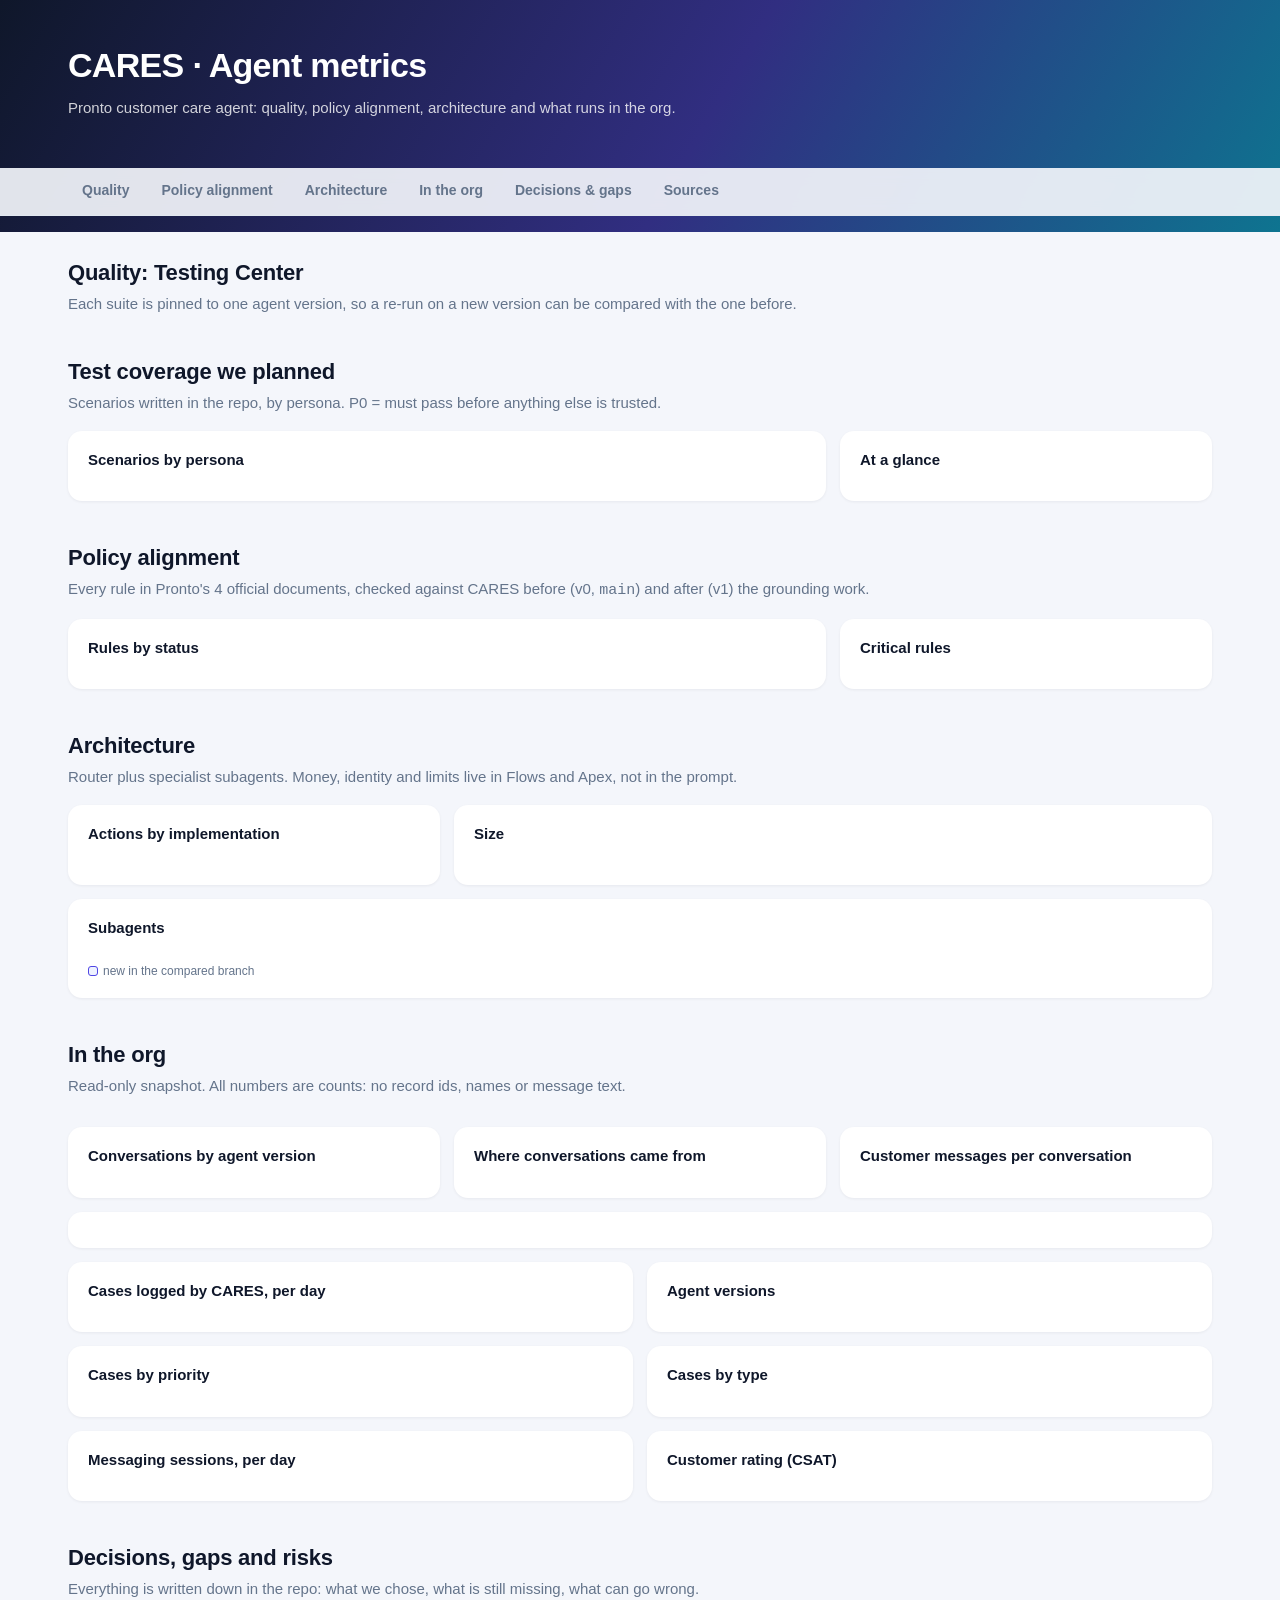
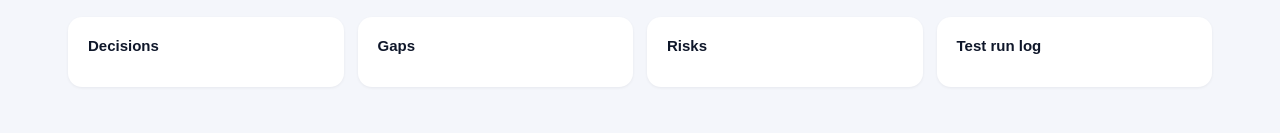
==== scripts/metrics/dashboard.template.html @ 7084cbf1 "Add a metrics dashboard: Testing Center baseline, policy, architecture, org usage - scripts/metrics/" ====
<!doctype html>
<html lang="en">
<head>
<meta charset="utf-8">
<meta name="viewport" content="width=device-width, initial-scale=1">
<title>CARES · Agent metrics</title>
<style>
  :root {
    --bg:#f4f6fb; --card:#fff; --ink:#0f172a; --mute:#64748b; --line:#e2e8f0;
    --brand:#4f46e5; --brand2:#06b6d4; --ok:#16a34a; --warn:#f59e0b; --bad:#dc2626; --gray:#94a3b8;
  }
  * { box-sizing:border-box; }
  body { margin:0; font:15px/1.5 -apple-system,BlinkMacSystemFont,"Segoe UI",Inter,sans-serif; background:var(--bg); color:var(--ink); }
  header.hero { background:linear-gradient(120deg,#0f172a 0%,#312e81 55%,#0e7490 100%); color:#fff; padding:40px 0 96px; }
  .wrap { max-width:1200px; margin:0 auto; padding:0 28px; }
  .hero h1 { margin:0; font-size:34px; letter-spacing:-.02em; }
  .hero .sub { opacity:.8; margin-top:6px; }
  .hero .meta { display:flex; gap:10px; flex-wrap:wrap; margin-top:16px; }
  .chip { display:inline-flex; align-items:center; gap:6px; padding:3px 10px; border-radius:99px; font-size:12px; font-weight:600; background:rgba(255,255,255,.14); }
  nav { position:sticky; top:0; z-index:5; background:rgba(244,246,251,.92); backdrop-filter:blur(8px); border-bottom:1px solid var(--line); }
  nav .wrap { display:flex; gap:4px; overflow-x:auto; }
  nav a { padding:12px 14px; color:var(--mute); text-decoration:none; font-weight:600; font-size:14px; white-space:nowrap; border-bottom:2px solid transparent; }
  nav a:hover { color:var(--ink); border-color:var(--brand); }
  .kpis { display:grid; grid-template-columns:repeat(6,1fr); gap:14px; margin-top:-64px; }
  .kpi { background:var(--card); border-radius:14px; padding:16px 18px; box-shadow:0 8px 24px rgba(15,23,42,.08); }
  .kpi .label { color:var(--mute); font-size:12px; font-weight:600; text-transform:uppercase; letter-spacing:.04em; }
  .kpi .value { font-size:30px; font-weight:750; letter-spacing:-.02em; margin-top:4px; }
  .kpi .hint { color:var(--mute); font-size:12px; margin-top:2px; }
  section { margin-top:40px; }
  section > h2 { font-size:22px; margin:0 0 4px; letter-spacing:-.01em; }
  section > p.lead { color:var(--mute); margin:0 0 16px; }
  .grid { display:grid; gap:14px; }
  .g5 { grid-template-columns:repeat(5,minmax(0,1fr)); }
  .finding { border-left:4px solid; border-radius:10px; padding:12px 14px; font-size:13px; }
  .finding b { display:block; font-size:14px; margin-bottom:4px; }
  .g2 { grid-template-columns:repeat(2,minmax(0,1fr)); } .g3 { grid-template-columns:repeat(3,minmax(0,1fr)); } .g4 { grid-template-columns:repeat(4,minmax(0,1fr)); }
  .card { background:var(--card); border-radius:14px; padding:18px 20px; box-shadow:0 1px 3px rgba(15,23,42,.06); min-width:0; }
  .card h3 { margin:0 0 12px; font-size:15px; }
  .card .note { color:var(--mute); font-size:13px; margin-top:10px; }
  .empty { border:2px dashed var(--line); border-radius:12px; padding:22px; text-align:center; color:var(--mute); }
  .empty b { display:block; color:var(--ink); margin-bottom:4px; }
  .legend { display:flex; flex-wrap:wrap; gap:12px; font-size:12px; color:var(--mute); margin-top:10px; }
  .legend i { display:inline-block; width:10px; height:10px; border-radius:3px; margin-right:5px; vertical-align:-1px; }
  .hbar { display:grid; grid-template-columns:minmax(90px,38%) 1fr 44px; gap:10px; align-items:center; font-size:13px; margin:7px 0; }
  .hbar .track { background:#eef2f7; border-radius:6px; height:12px; overflow:hidden; display:flex; }
  .hbar .track span { display:block; height:100%; }
  .hbar .n { text-align:right; font-variant-numeric:tabular-nums; color:var(--mute); }
  .hbar .lbl { overflow:hidden; text-overflow:ellipsis; white-space:nowrap; }
  .sub-card { border:1px solid var(--line); border-radius:12px; padding:12px 14px; }
  .sub-card.new { border-color:var(--brand); background:#eef2ff; }
  .sub-card h4 { margin:0; font-size:14px; display:flex; justify-content:space-between; gap:8px; }
  .sub-card .tags { display:flex; flex-wrap:wrap; gap:5px; margin-top:8px; }
  .tag { font-size:11px; padding:2px 8px; border-radius:99px; background:#f1f5f9; color:#334155; font-weight:600; }
  .tag.flow { background:#dbeafe; color:#1d4ed8; } .tag.apex { background:#ede9fe; color:#6d28d9; } .tag.standard { background:#cffafe; color:#0e7490; }
  .tag.ok { background:#dcfce7; color:var(--ok); } .tag.bad { background:#fee2e2; color:var(--bad); } .tag.warn { background:#fef3c7; color:#b45309; }
  .tag.go { background:#f8fafc; border:1px solid var(--line); color:var(--mute); }
  table { width:100%; border-collapse:collapse; font-size:13px; }
  th, td { text-align:left; padding:8px 10px; border-bottom:1px solid var(--line); vertical-align:top; }
  th { color:var(--mute); font-weight:600; font-size:12px; text-transform:uppercase; letter-spacing:.03em; position:sticky; top:0; background:var(--card); }
  .scroll { max-height:520px; overflow:auto; }
  .filters { display:flex; gap:6px; margin-bottom:10px; flex-wrap:wrap; }
  .filters button { border:1px solid var(--line); background:#fff; border-radius:99px; padding:4px 12px; font-size:12px; font-weight:600; color:var(--mute); cursor:pointer; }
  .filters button.on { background:var(--ink); border-color:var(--ink); color:#fff; }
  .donut-wrap { display:flex; align-items:center; gap:18px; }
  .big-center { font-size:26px; font-weight:750; }
  footer { margin:48px 0 40px; color:var(--mute); font-size:13px; }
  footer code { background:#e2e8f0; padding:1px 6px; border-radius:5px; }
  @media (max-width:1000px) { .kpis { grid-template-columns:repeat(3,1fr); } .g3,.g4,.g5 { grid-template-columns:repeat(2,1fr); } }
  @media (max-width:640px) { .kpis,.g2,.g3,.g4,.g5 { grid-template-columns:1fr; } }
  @media print { nav { display:none; } .scroll { max-height:none; } section { break-inside:avoid; } }
</style>
</head>
<body>
<header class="hero"><div class="wrap">
  <h1>CARES · Agent metrics</h1>
  <div class="sub">Pronto customer care agent: quality, policy alignment, architecture and what runs in the org.</div>
  <div class="meta" id="meta"></div>
</div></header>
<div class="wrap"><div class="kpis" id="kpis"></div></div>
<nav><div class="wrap">
  <a href="#quality">Quality</a><a href="#policy">Policy alignment</a><a href="#architecture">Architecture</a>
  <a href="#runtime">In the org</a><a href="#governance">Decisions &amp; gaps</a><a href="#sources">Sources</a>
</div></nav>

<main class="wrap">
  <section id="quality">
    <h2>Quality: Testing Center</h2>
    <p class="lead">Each suite is pinned to one agent version, so a re-run on a new version can be compared with the one before.</p>
    <div id="tc"></div>
  </section>

  <section id="coverage">
    <h2>Test coverage we planned</h2>
    <p class="lead">Scenarios written in the repo, by persona. P0 = must pass before anything else is trusted.</p>
    <div class="grid g3">
      <div class="card" style="grid-column:span 2"><h3>Scenarios by persona</h3><div id="personas"></div></div>
      <div class="card"><h3>At a glance</h3><div id="coverage-kpis"></div></div>
    </div>
  </section>

  <section id="policy">
    <h2>Policy alignment</h2>
    <p class="lead">Every rule in Pronto's 4 official documents, checked against CARES before (v0, <code>main</code>) and after (v1) the grounding work.</p>
    <div class="grid g3">
      <div class="card" style="grid-column:span 2"><h3>Rules by status</h3><div id="policy-bars"></div><div class="legend" id="policy-legend"></div></div>
      <div class="card"><h3>Critical rules</h3><div id="policy-critical"></div></div>
    </div>
  </section>

  <section id="architecture">
    <h2>Architecture</h2>
    <p class="lead">Router plus specialist subagents. Money, identity and limits live in Flows and Apex, not in the prompt.</p>
    <div class="grid g3">
      <div class="card"><h3>Actions by implementation</h3><div id="action-donut"></div></div>
      <div class="card" style="grid-column:span 2"><h3>Size</h3><div id="arch-kpis" class="grid g4"></div><div class="note" id="arch-note"></div></div>
    </div>
    <div class="card" style="margin-top:14px"><h3>Subagents</h3><div id="subagents" class="grid g3"></div><div class="legend"><span><i style="background:#eef2ff;border:1px solid var(--brand)"></i>new in the compared branch</span></div></div>
  </section>

  <section id="runtime">
    <h2>In the org</h2>
    <p class="lead">Read-only snapshot. All numbers are counts: no record ids, names or message text.</p>
    <div id="conv-kpis" class="grid g4" style="margin-bottom:14px"></div>
    <div class="grid g3" style="margin-bottom:14px">
      <div class="card"><h3>Conversations by agent version</h3><div id="conv-version"></div></div>
      <div class="card"><h3>Where conversations came from</h3><div id="conv-mode"></div></div>
      <div class="card"><h3>Customer messages per conversation</h3><div id="conv-turns"></div></div>
    </div>
    <div class="card" style="margin-bottom:14px" id="conv-note"></div>
    <div class="grid g2">
      <div class="card"><h3>Cases logged by CARES, per day</h3><div id="cases-day"></div></div>
      <div class="card"><h3>Agent versions</h3><div id="versions"></div></div>
      <div class="card"><h3>Cases by priority</h3><div id="cases-priority"></div></div>
      <div class="card"><h3>Cases by type</h3><div id="cases-type"></div></div>
      <div class="card"><h3>Messaging sessions, per day</h3><div id="sessions-day"></div></div>
      <div class="card"><h3>Customer rating (CSAT)</h3><div id="csat"></div></div>
    </div>
  </section>

  <section id="governance">
    <h2>Decisions, gaps and risks</h2>
    <p class="lead">Everything is written down in the repo: what we chose, what is still missing, what can go wrong.</p>
    <div class="grid g4">
      <div class="card"><h3>Decisions</h3><div id="decisions"></div></div>
      <div class="card"><h3>Gaps</h3><div id="gaps"></div></div>
      <div class="card"><h3>Risks</h3><div id="risks"></div></div>
      <div class="card"><h3>Test run log</h3><div id="runlog"></div></div>
    </div>
  </section>

  <footer id="sources"></footer>
</main>

<script>
const D = /*__DATA__*/null;
const $ = (id) => document.getElementById(id);
const esc = (s) => String(s ?? "").replace(/[&<>"]/g, (c) => ({ "&":"&amp;", "<":"&lt;", ">":"&gt;", '"':"&quot;" }[c]));
const sum = (o) => Object.values(o || {}).reduce((a, b) => a + b, 0);
const pct = (a, b) => (b ? Math.round((100 * a) / b) : 0);
const PALETTE = ["#4f46e5","#06b6d4","#16a34a","#f59e0b","#dc2626","#8b5cf6","#0ea5e9","#64748b","#ec4899","#84cc16"];
const POLICY = {
  "✅": ["Aligned", "#16a34a"], "🟡": ["Partial", "#f59e0b"], "🔴": ["Different", "#dc2626"], "⬜": ["Missing", "#94a3b8"],
  "❓": ["To decide", "#8b5cf6"], "∅": ["No source", "#475569"], "🚫": ["Out of scope", "#cbd5e1"], "?": ["Unclassified", "#e2e8f0"],
};
const METRIC = {
  topic_assertion: "Right subagent", actions_assertion: "Right actions", output_validation: "Right answer (LLM judge)",
  coherence: "Coherent (LLM judge)", completeness: "Complete (LLM judge)",
};
const STATUS_COLOR = { DECIDED:"#16a34a", PROPOSAL:"#f59e0b", OPEN:"#dc2626", CLOSED:"#16a34a", "PARTLY CLOSED":"#06b6d4", SUPERSEDED:"#94a3b8", OTHER:"#cbd5e1" };

function empty(title, text) { return `<div class="empty"><b>${esc(title)}</b>${esc(text)}</div>`; }

function hbars(rows, { max, suffix = "" } = {}) {
  if (!rows.length) return empty("No data", "Nothing to show yet.");
  const m = max ?? Math.max(...rows.map((r) => r.parts ? sum(Object.fromEntries(r.parts.map((p, i) => [i, p.value]))) : r.value), 1);
  return rows.map((r) => {
    const parts = r.parts || [{ value: r.value, color: r.color || PALETTE[0] }];
    const total = parts.reduce((a, p) => a + p.value, 0);
    const bars = parts.map((p) => `<span title="${esc(p.label || "")}: ${p.value}" style="width:${(100 * p.value) / m}%;background:${p.color}"></span>`).join("");
    return `<div class="hbar"><div class="lbl" title="${esc(r.label)}">${esc(r.label)}</div><div class="track">${bars}</div><div class="n">${r.display ?? total}${suffix}</div></div>`;
  }).join("");
}

function donut(segments, center = "", centerLabel = "") {
  const total = segments.reduce((a, s) => a + s.value, 0);
  if (!total) return empty("No data", "Nothing to show yet.");
  const r = 52, c = 2 * Math.PI * r;
  let off = 0;
  const arcs = segments.filter((s) => s.value).map((s) => {
    const len = (s.value / total) * c;
    const a = `<circle r="${r}" cx="70" cy="70" fill="none" stroke="${s.color}" stroke-width="18" stroke-dasharray="${len} ${c - len}" stroke-dashoffset="${-off}"><title>${esc(s.label)}: ${s.value}</title></circle>`;
    off += len;
    return a;
  }).join("");
  const legend = segments.filter((s) => s.value).map((s) => `<div><i style="background:${s.color}"></i>${esc(s.label)} <b style="color:var(--ink)">${s.value}</b></div>`).join("");
  return `<div class="donut-wrap"><svg width="140" height="140" viewBox="0 0 140 140" style="transform:rotate(-90deg)">${arcs}</svg>
    <div><div class="big-center">${esc(center || total)}</div><div style="color:var(--mute);font-size:12px;margin-bottom:6px">${esc(centerLabel)}</div><div class="legend" style="flex-direction:column;gap:4px;margin:0">${legend}</div></div></div>`;
}

function columns(byDay) {
  const days = Object.keys(byDay || {}).sort();
  if (!days.length) return empty("No data", "Nothing recorded yet.");
  const max = Math.max(...days.map((d) => byDay[d]));
  const W = 560, slot = W / days.length, bw = Math.min(56, slot * 0.7);
  const bars = days.map((d, i) => {
    const h = (byDay[d] / max) * 110, x = i * slot + (slot - bw) / 2;
    return `<g><rect x="${x}" y="${134 - h}" width="${bw}" height="${h}" rx="5" fill="url(#g)"><title>${d}: ${byDay[d]}</title></rect>
      <text x="${x + bw / 2}" y="${128 - h}" text-anchor="middle" font-size="12" font-weight="600" fill="#334155">${byDay[d]}</text>
      <text x="${x + bw / 2}" y="152" text-anchor="middle" font-size="11" fill="#64748b">${d.slice(5)}</text></g>`;
  }).join("");
  return `<svg width="100%" height="160" viewBox="0 0 ${W} 160" preserveAspectRatio="xMidYMid meet"><defs><linearGradient id="g" x1="0" x2="0" y1="0" y2="1"><stop offset="0" stop-color="#4f46e5"/><stop offset="1" stop-color="#06b6d4"/></linearGradient></defs><line x1="0" x2="${W}" y1="134" y2="134" stroke="#e2e8f0"/>${bars}</svg>`;
}

function kpi(label, value, hint = "") {
  return `<div class="kpi"><div class="label">${esc(label)}</div><div class="value">${value}</div><div class="hint">${hint}</div></div>`;
}
function objRows(o, colorFn) {
  return Object.entries(o || {}).sort((a, b) => b[1] - a[1]).map(([k, v], i) => ({ label: k, value: v, color: colorFn ? colorFn(k, i) : PALETTE[i % PALETTE.length] }));
}

// ---------- header + KPIs ----------
const active = D.org?.versions?.find((v) => v.status === "Active");
const latest = D.testing[D.testing.length - 1];
const pol = D.docs.policy;
const aligned = (o) => (o?.["✅"] || 0);
$("meta").innerHTML = [
  `Generated ${new Date(D.generatedAt).toLocaleString()}`,
  `Commit ${esc(D.commit)} · ${esc(D.branch)}`,
  D.docsRef !== "working tree" ? `Docs from ${esc(D.docsRef)}` : "",
  D.org ? `Org read ${new Date(D.org.readAt).toLocaleString()}` : "Org not read",
].filter(Boolean).map((t) => `<span class="chip">${t}</span>`).join("");

const openGaps = D.docs.gaps.byStatus.OPEN || 0;
$("kpis").innerHTML = [
  kpi("Active version", active ? `v${active.version}` : "—", active ? `since ${active.date}` : "org not read"),
  kpi("Test pass rate", latest ? `${pct(latest.totals.passed, latest.totals.cases)}%` : "—", latest ? `${latest.totals.passed}/${latest.totals.cases} · v${latest.agentVersion}` : "no Testing Center run yet"),
  kpi("Policy rules aligned", pol.rules ? `${aligned(pol.v1)}/${pol.rules}` : "—", pol.rules ? `was ${aligned(pol.v0)} before grounding` : "matrix not in this checkout"),
  kpi("Subagents", D.agent?.subagents.length ?? "—", `${D.agent?.actionCount ?? 0} actions`),
  kpi("Cases logged", D.org?.cases?.total ?? "—", "by CARES in the org"),
  kpi("Open gaps", openGaps, `of ${D.docs.gaps.total} written down`),
].join("");

// ---------- Testing Center ----------
(function testing() {
  if (!D.testing.length) {
    $("tc").innerHTML = `<div class="card">${empty("No Testing Center run yet", "Run a suite, save the normalized result in docs/metrics/data/testing-center/, then rebuild this page.")}</div>`;
    return;
  }
  const run = latest;
  const metricRows = Object.entries(run.byMetric || {}).map(([k, v]) => ({
    label: METRIC[k] || k, display: `${pct(v.passed, v.passed + v.failed)}%`,
    parts: [{ label: "passed", value: v.passed, color: "#16a34a" }, { label: "failed", value: v.failed, color: "#fca5a5" }],
  }));
  const failed = (c) => typeof c.casePass === "boolean" ? !c.casePass : c.outcomePass === false || c.topicPass === false || c.actionPass === false;
  const notInVersion = (c) => (c.tags || []).some((t) => t.includes("not_in"));
  const inScope = run.cases.filter((c) => !notInVersion(c));
  const inScopePassed = inScope.filter((c) => !failed(c)).length;
  const byPersona = {};
  for (const c of run.cases) {
    const k = c.persona || "other";
    byPersona[k] ??= { p: 0, f: 0 };
    failed(c) ? byPersona[k].f++ : byPersona[k].p++;
  }
  const personaRows = Object.entries(byPersona).map(([k, v]) => ({
    label: k, display: `${v.p}/${v.p + v.f}`,
    parts: [{ label: "passed", value: v.p, color: "#16a34a" }, { label: "failed", value: v.f, color: "#fca5a5" }],
  }));
  const lat = run.cases.map((c) => c.latencyMs).filter((n) => typeof n === "number").sort((a, b) => a - b);
  const q = (p) => lat[Math.min(lat.length - 1, Math.floor(p * lat.length))];
  const latKpi = run.latencyMs?.median
    ? kpi("Response time", `${(run.latencyMs.median / 1000).toFixed(1)}s`, `median · p90 ${(run.latencyMs.p90 / 1000).toFixed(1)}s · max ${(run.latencyMs.max / 1000).toFixed(1)}s`)
    : kpi("Response time", lat.length ? `${(q(0.5) / 1000).toFixed(1)}s` : "—", lat.length ? `median · p95 ${(q(0.95) / 1000).toFixed(1)}s` : "not in the results");
  const FIND = { bad: ["#dc2626", "#fef2f2"], warn: ["#f59e0b", "#fffbeb"], ok: ["#16a34a", "#f0fdf4"], info: ["#64748b", "#f8fafc"] };
  const findings = (run.findings || []).length
    ? `<div class="card" style="margin-top:14px"><h3>What the baseline found</h3><div class="grid g3">${run.findings.map((f) => `
        <div class="finding" style="border-left-color:${(FIND[f.level] || FIND.info)[0]};background:${(FIND[f.level] || FIND.info)[1]}">
          <b>${esc(f.title)}</b><div>${esc(f.text)}</div>
          ${f.cases.length ? `<div class="tags">${f.cases.map((id) => `<span class="tag">${esc(id)}</span>`).join("")}</div>` : ""}
        </div>`).join("")}</div></div>`
    : "";
  const runsCompare = D.testing.length > 1
    ? `<div class="card"><h3>Pass rate by agent version</h3>${hbars(D.testing.map((r, i) => ({ label: `v${r.agentVersion} · ${String(r.runAt).slice(0, 10)}`, value: pct(r.totals.passed, r.totals.cases), color: PALETTE[i % PALETTE.length] })), { max: 100, suffix: "%" })}</div>`
    : `<div class="card"><h3>Before / after</h3>${empty("One run so far", "Re-run the same suite on the next agent version to see what changed.")}</div>`;
  const ok = (v) => v === true ? `<span class="tag ok">pass</span>` : v === false ? `<span class="tag bad">fail</span>` : `<span class="tag">—</span>`;
  const rows = (filter) => run.cases.filter(filter).map((c) => `<tr>
      <td><b>${esc(c.id)}</b><div style="color:var(--mute)">${esc(c.persona || "")}</div>${(c.tags || []).map((t) => `<span class="tag ${t.includes("not_in") ? "warn" : ""}">${esc(t)}</span>`).join(" ")}</td>
      <td>${esc(c.utterance)}</td>
      <td>${ok(c.topicPass)}<div style="color:var(--mute);font-size:12px">${esc(c.subagentExpected || "")} → ${esc(c.subagentActual || "")}</div></td>
      <td>${ok(c.actionPass)}</td><td>${ok(c.outcomePass)}</td>
      <td style="color:var(--mute)">${esc(c.responseExcerpt)}</td></tr>`).join("");
  const filters = { All: () => true, Failed: failed, "In this version": (c) => !notInVersion(c), "Target not in this version": notInVersion };
  $("tc").innerHTML = `
    <div class="grid g5" style="margin-bottom:14px">
      ${kpi("Suite", `<span style="font-size:18px">${esc(run.suite)}</span>`, `agent v${run.agentVersion} · ${String(run.runAt).slice(0, 16).replace("T", " ")}`)}
      ${kpi("Cases", run.totals.cases, `${run.totals.passed} passed · ${run.totals.failed} failed${run.totals.error ? ` · ${run.totals.error} error` : ""}`)}
      ${kpi("Pass rate, all", `${pct(run.totals.passed, run.totals.cases)}%`, "a case passes when every declared check passes")}
      ${kpi("Pass rate, in scope", `${pct(inScopePassed, inScope.length)}%`, `${inScopePassed}/${inScope.length} · leaves out ${run.cases.length - inScope.length} cases for behavior v${run.agentVersion} does not have yet`)}
      ${latKpi}
    </div>
    <div class="grid g3">
      <div class="card"><h3>By check</h3>${hbars(metricRows)}<div class="legend"><span><i style="background:#16a34a"></i>passed</span><span><i style="background:#fca5a5"></i>failed</span></div>
        <div class="note">Subagent and action checks count only where the case declared one. Coherence and completeness are scored by an LLM judge and do not decide pass or fail.</div></div>
      <div class="card"><h3>By persona</h3>${hbars(personaRows)}</div>
      ${runsCompare}
    </div>
    ${findings}
    <div class="card" style="margin-top:14px"><h3>Every case</h3>
      <div class="filters" id="tc-filters">${Object.keys(filters).map((k, i) => `<button class="${i ? "" : "on"}" data-k="${esc(k)}">${esc(k)} (${run.cases.filter(filters[k]).length})</button>`).join("")}</div>
      <div class="scroll"><table><thead><tr><th>Case</th><th>Customer says</th><th>Subagent</th><th>Actions</th><th>Outcome</th><th>Agent replied</th></tr></thead><tbody id="tc-rows">${rows(filters.All)}</tbody></table></div>
    </div>`;
  $("tc-filters").addEventListener("click", (e) => {
    const k = e.target.dataset?.k; if (!k) return;
    [...e.currentTarget.children].forEach((b) => b.classList.toggle("on", b === e.target));
    $("tc-rows").innerHTML = rows(filters[k]);
  });
})();

// ---------- coverage ----------
const sc = D.docs.scenarios;
$("personas").innerHTML = hbars(objRows(sc.byPersona).sort((a, b) => a.label.localeCompare(b.label, undefined, { numeric: true })).map((r) => ({ ...r, color: "#4f46e5" })));
$("coverage-kpis").innerHTML = `<div class="grid" style="gap:10px">
  ${kpi("Scenarios", sc.total, `${sc.p0} are P0`)}
  ${kpi("Golden set", D.docs.goldenQuestions || "—", Object.entries(D.docs.goldenByKind || {}).map(([k, v]) => `${v} ${k}`).join(" · ") || "grounding questions")}
  ${kpi("Executed", latest ? latest.totals.cases : 0, "in Testing Center (latest run)")}</div>`;

// ---------- policy ----------
if (!pol.rules) {
  $("policy-bars").innerHTML = empty("No policy matrix in this checkout", "docs/POLICY_ALIGNMENT.md arrives with the grounding PR.");
} else {
  const order = ["✅", "🟡", "🔴", "⬜", "❓", "∅", "🚫", "?"];
  const row = (label, o) => ({ label, display: `${aligned(o)} ✅`, parts: order.filter((k) => o[k]).map((k) => ({ label: POLICY[k][0], value: o[k], color: POLICY[k][1] })) });
  $("policy-bars").innerHTML = hbars([row("v0 · before", pol.v0), row("v1 · after", pol.v1)], { max: pol.rules }) +
    `<div style="margin-top:18px">${hbars(objRows(pol.bySource).map((r) => ({ ...r, label: ({ P: "Playbook (internal)", F: "Delivery FAQ", T: "Terms", M: "Merchant standards", N: "Numbers" })[r.label] || r.label })))}</div>`;
  $("policy-legend").innerHTML = order.filter((k) => pol.v0[k] || pol.v1[k]).map((k) => `<span><i style="background:${POLICY[k][1]}"></i>${k} ${POLICY[k][0]}</span>`).join("");
  $("policy-critical").innerHTML = pol.critical.length
    ? pol.critical.map((c) => `<div class="hbar" style="grid-template-columns:1fr auto"><b>${esc(c.id)}</b><span>${c.v0} → ${c.v1}</span></div>`).join("") + `<div class="note">Food safety and allergens: missing before, built now. They count as aligned only after a live test.</div>`
    : empty("None flagged", "");
}

// ---------- architecture ----------
(function arch() {
  const a = D.agent, cmp = D.agentCompare;
  if (!a) { $("subagents").innerHTML = empty("No agent file", ""); return; }
  const shown = cmp || a;
  const base = new Set(a.subagents.map((s) => s.name));
  const T = { flow: "#2563eb", apex: "#7c3aed", standard: "#0891b2" };
  $("action-donut").innerHTML = donut(objRows(shown.actionsByType, (k, i) => T[k] || PALETTE[i]), shown.actionCount, "actions");
  const delta = (k) => cmp && cmp[k] !== a[k] ? ` <span style="font-size:13px;color:var(--brand)">(${cmp[k] - a[k] > 0 ? "+" : ""}${cmp[k] - a[k]})</span>` : "";
  $("arch-kpis").innerHTML = [
    kpi("Subagents", shown.subagents.length + (cmp ? `<span style="font-size:13px;color:var(--brand)"> (+${cmp.subagents.length - a.subagents.length})</span>` : "")),
    kpi("Actions", shown.actionCount + delta("actionCount")),
    kpi("Variables", shown.variables + delta("variables")),
    kpi("Hand-offs", shown.transitions + delta("transitions"), "transitions between subagents"),
  ].join("");
  $("arch-note").innerHTML = cmp ? `Showing <code>${esc(cmp.ref)}</code>; numbers in brackets are the change from the current checkout.` : `Showing the current checkout. Data Library grounding: ${a.hasKnowledge ? "yes" : "no"}.`;
  $("subagents").innerHTML = shown.subagents.map((s) => `
    <div class="sub-card ${cmp && !base.has(s.name) ? "new" : ""}">
      <h4><span>${esc(s.label)}</span><span style="color:var(--mute);font-weight:500">${s.start ? "entry" : ""}</span></h4>
      <div class="tags">${s.actions.map((x) => `<span class="tag ${x.type}">${esc(x.name)}</span>`).join("") || `<span class="tag">no own actions</span>`}</div>
      ${s.goesTo.length ? `<div class="tags">${s.goesTo.map((g) => `<span class="tag go">→ ${esc((shown.subagents.find((t) => t.name === g) || {}).label || g)}</span>`).join("")}</div>` : ""}
    </div>`).join("");
})();

// ---------- runtime ----------
(function runtime() {
  const o = D.org;
  const none = (t) => empty("Not read", t || "Run the build without --offline to read the org.");
  $("cases-day").innerHTML = o?.cases ? columns(o.cases.byDay) : none();
  $("cases-priority").innerHTML = o?.cases ? hbars(objRows(o.cases.byPriority, (k) => ({ High: "#dc2626", Medium: "#f59e0b", Low: "#16a34a" })[k] || "#94a3b8")) : none();
  const oneType = o?.cases && Object.keys(o.cases.byType).length === 1;
  $("cases-type").innerHTML = o?.cases ? hbars(objRows(o.cases.byType)) + `<div class="note">${oneType
    ? "Every case has the same Type, Reason and Priority: the org still runs the escalation Flow that fills fixed values. The new Flow sets them by category (see GAPS)."
    : `"(none)" = cases logged before the escalation Flow sets a Type.`}</div>` : none();
  $("sessions-day").innerHTML = o?.sessions ? columns(o.sessions.byDay) : none();
  $("csat").innerHTML = !o?.csat ? none() : o.csat.total
    ? hbars(Object.entries(o.csat.byScore).sort().map(([k, v]) => ({ label: k === "5" ? "👍 thumbs up (5)" : k === "2" ? "👎 thumbs down (2)" : k, value: v, color: k === "5" ? "#16a34a" : "#dc2626" })))
    : empty("No ratings yet", "Experience Rating saves a rating only for an identified customer; none was saved so far.");
  $("versions").innerHTML = o?.versions?.length
    ? `<table><thead><tr><th>Version</th><th>Status</th><th>Last change</th></tr></thead><tbody>${o.versions.map((v) => `<tr><td><b>v${v.version}</b></td><td><span class="tag ${v.status === "Active" ? "ok" : ""}">${esc(v.status)}</span></td><td>${esc(v.date)}</td></tr>`).join("")}</tbody></table>`
    : none();
  const cv = o?.conversations;
  if (!cv) {
    $("conv-kpis").innerHTML = `<div class="card" style="grid-column:1/-1">${none("Conversation counts come from the org's session log.")}</div>`;
    ["conv-version", "conv-mode", "conv-turns"].forEach((id) => ($(id).innerHTML = none()));
    $("conv-note").remove();
    return;
  }
  $("conv-kpis").innerHTML = [
    kpi("Conversations", cv.sessions, `${cv.engaged} with a customer message`),
    kpi("Sent to a person", `${pct(cv.escalated, cv.sessions)}%`, `${cv.escalated} conversations reached the hand-off`),
    kpi("Transfers completed", cv.transferred, "a service rep picked it up"),
    kpi("Messages per conversation", cv.customerMessages?.median ?? "—", cv.customerMessages ? `median · mean ${cv.customerMessages.mean} · max ${cv.customerMessages.max}` : ""),
  ].join("");
  const split = (g) => Object.entries(g).sort((a, b) => a[0].localeCompare(b[0], undefined, { numeric: true })).map(([k, v]) => ({
    label: `${k} · ${v.sessions}`, display: `${pct(v.escalated, v.sessions)}%`,
    parts: [{ label: "sent to a person", value: v.escalated, color: "#f59e0b" }, { label: "handled by the agent", value: v.sessions - v.escalated, color: "#4f46e5" }],
  }));
  const legend = `<div class="legend"><span><i style="background:#4f46e5"></i>handled by the agent</span><span><i style="background:#f59e0b"></i>sent to a person (the % on the right)</span></div>`;
  $("conv-version").innerHTML = hbars(split(cv.byVersion)) + legend;
  $("conv-mode").innerHTML = hbars(split(cv.byMode)) + legend;
  $("conv-turns").innerHTML = hbars(Object.entries(cv.turnsHistogram).sort().map(([k, v]) => ({ label: k === "5" ? "5 or more" : k === "1" ? "1 message" : `${k} messages`, value: v, color: "#06b6d4" })));
  $("conv-note").innerHTML = `<h3>What this does not show yet</h3><div class="note" style="margin:0">
    Most conversations are our own tests in the builder preview, so read these as test traffic, not customers.
    Which subagent ran, which actions fired and how long each turn took live in Session Tracing (Data Cloud), which is not turned on in the team org.
    With it on, this page can show the same checks as Testing Center on real conversations.</div>`;
})();

// ---------- governance ----------
const st = (o) => objRows(o, (k, i) => STATUS_COLOR[k] || PALETTE[i]);
$("decisions").innerHTML = donut(st(D.docs.decisions.byStatus), D.docs.decisions.total, "decisions");
$("gaps").innerHTML = donut(st(D.docs.gaps.byStatus), D.docs.gaps.total, "gaps");
$("risks").innerHTML = donut(st(D.docs.risks.byStatus), D.docs.risks.total, "risks");
$("runlog").innerHTML = donut(objRows(D.docs.runLog.byResult, (k) => ({ Pass: "#16a34a", Fail: "#dc2626", Open: "#f59e0b" })[k] || "#94a3b8"), D.docs.runLog.total, "checks logged");

$("sources").innerHTML = `<b>Sources.</b> Repo: <code>CARES.agent</code>, DECISIONS, GAPS, RISKS, POLICY_ALIGNMENT, TEST_PLAN, the persona scenarios and the golden set.
  Org: SOQL counts, read only (agent versions, the session log, cases, messaging sessions, CSAT). Testing Center: normalized results in <code>docs/metrics/data/testing-center/</code>, our reading in <code>findings.json</code>.
  Rebuild: <code>node scripts/metrics/build-dashboard.mjs --target-org &lt;alias&gt;</code> (add <code>--offline</code> to skip the org).
  A simulated or Testing Center pass shows routing and actions, not live behavior with real data.`;
</script>
</body>
</html>
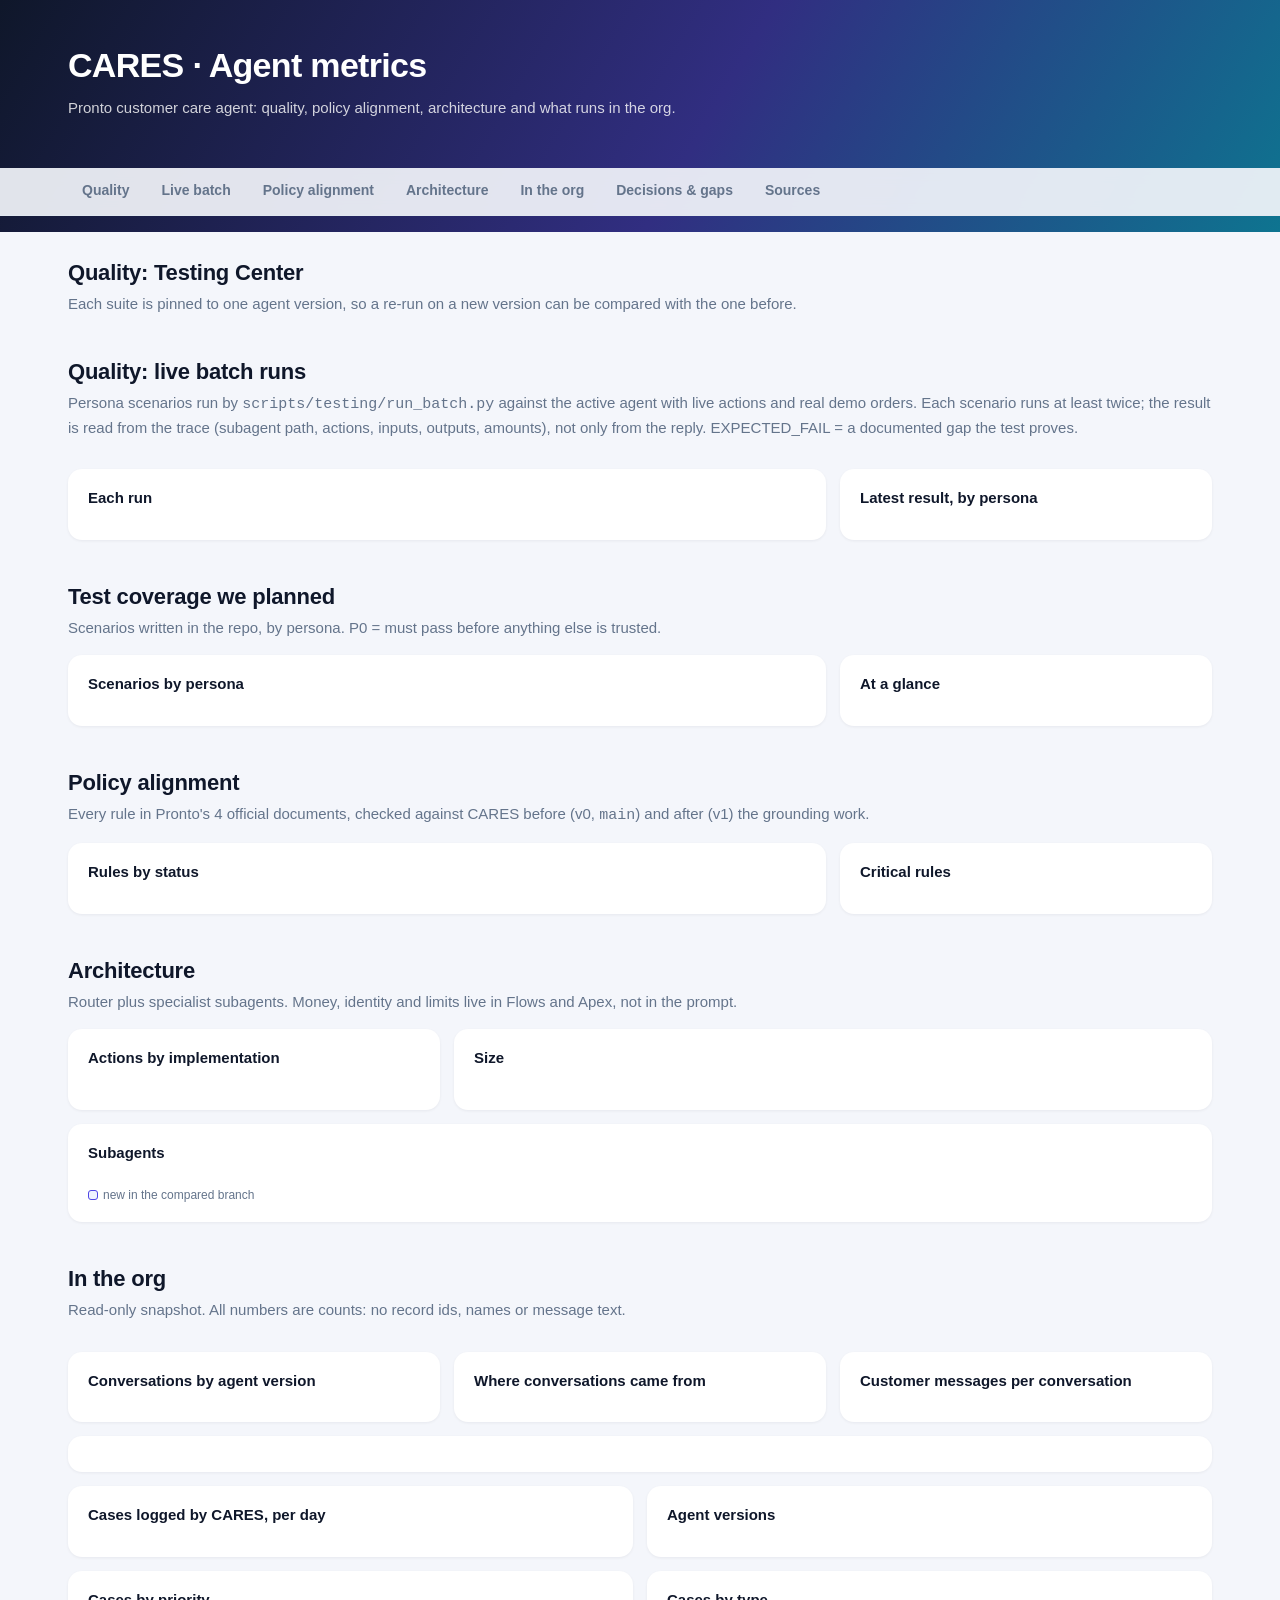
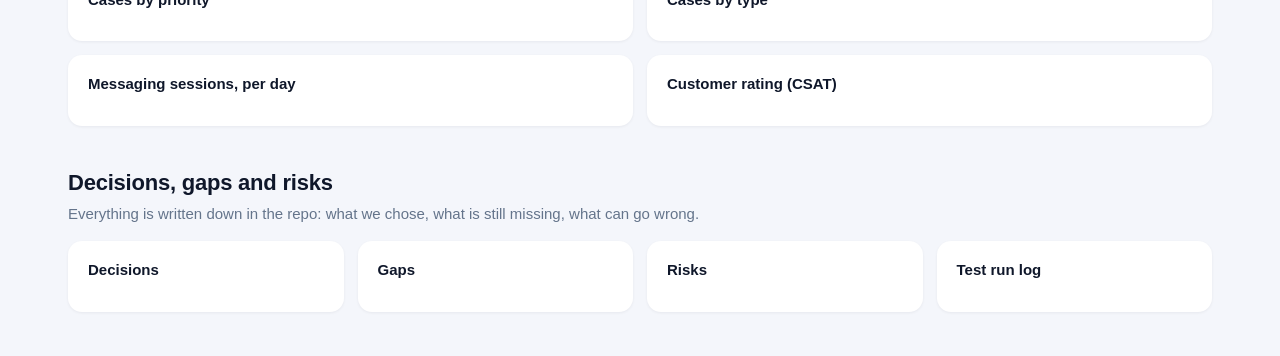
==== commit 33e93b7f: "Risk works after the Account Read fix: G-084 fixed, risk-aware fixtures, v6 focus list, live batch o" ====
--- a/scripts/metrics/dashboard.template.html
+++ b/scripts/metrics/dashboard.template.html
@@ -78,7 +78,7 @@
 </div></header>
 <div class="wrap"><div class="kpis" id="kpis"></div></div>
 <nav><div class="wrap">
-  <a href="#quality">Quality</a><a href="#policy">Policy alignment</a><a href="#architecture">Architecture</a>
+  <a href="#quality">Quality</a><a href="#batch">Live batch</a><a href="#policy">Policy alignment</a><a href="#architecture">Architecture</a>
   <a href="#runtime">In the org</a><a href="#governance">Decisions &amp; gaps</a><a href="#sources">Sources</a>
 </div></nav>
 
@@ -87,6 +87,16 @@
     <h2>Quality: Testing Center</h2>
     <p class="lead">Each suite is pinned to one agent version, so a re-run on a new version can be compared with the one before.</p>
     <div id="tc"></div>
+  </section>
+
+  <section id="batch">
+    <h2>Quality: live batch runs</h2>
+    <p class="lead">Persona scenarios run by <code>scripts/testing/run_batch.py</code> against the active agent with live actions and real demo orders. Each scenario runs at least twice; the result is read from the trace (subagent path, actions, inputs, outputs, amounts), not only from the reply. EXPECTED_FAIL = a documented gap the test proves.</p>
+    <div id="batch-kpis" class="grid g4" style="margin-bottom:14px"></div>
+    <div class="grid g3">
+      <div class="card" style="grid-column:span 2"><h3>Each run</h3><div id="batch-runs"></div><div class="legend" id="batch-legend"></div></div>
+      <div class="card"><h3>Latest result, by persona</h3><div id="batch-personas"></div></div>
+    </div>
   </section>
 
   <section id="coverage">
@@ -252,7 +262,8 @@
     parts: [{ label: "passed", value: v.passed, color: "#16a34a" }, { label: "failed", value: v.failed, color: "#fca5a5" }],
   }));
   const failed = (c) => typeof c.casePass === "boolean" ? !c.casePass : c.outcomePass === false || c.topicPass === false || c.actionPass === false;
-  const notInVersion = (c) => (c.tags || []).some((t) => t.includes("not_in"));
+  // Tag target_behavior_not_in_v3 means "not in v3": it is out of scope for runs on v3 or older, in scope for later versions
+  const notInVersion = (c, r = run) => (c.tags || []).some((t) => { const m = /not_in_v(\d+)/.exec(t); return m ? Number(m[1]) >= r.agentVersion : t.includes("not_in"); });
   const inScope = run.cases.filter((c) => !notInVersion(c));
   const inScopePassed = inScope.filter((c) => !failed(c)).length;
   const byPersona = {};
@@ -278,8 +289,18 @@
           ${f.cases.length ? `<div class="tags">${f.cases.map((id) => `<span class="tag">${esc(id)}</span>`).join("")}</div>` : ""}
         </div>`).join("")}</div></div>`
     : "";
+  const prev = D.testing.length > 1 ? D.testing[D.testing.length - 2] : null;
+  const prevById = Object.fromEntries((prev?.cases || []).map((c) => [c.id, c]));
+  const runStats = (r) => {
+    const sc = r.cases.filter((c) => !notInVersion(c, r));
+    const tg = r.cases.filter((c) => (c.tags || []).some((t) => t.startsWith("target_behavior_not_in")));
+    const n = (xs) => xs.filter((c) => !failed(c)).length;
+    const chk = (m) => `${r.byMetric?.[m]?.passed ?? "—"}/${(r.byMetric?.[m]?.passed ?? 0) + (r.byMetric?.[m]?.failed ?? 0)}`;
+    return { sc: `${n(sc)}/${sc.length}`, tg: `${n(tg)}/${tg.length}`, topic: chk("topic_assertion"), act: chk("actions_assertion"), out: chk("output_validation") };
+  };
   const runsCompare = D.testing.length > 1
-    ? `<div class="card"><h3>Pass rate by agent version</h3>${hbars(D.testing.map((r, i) => ({ label: `v${r.agentVersion} · ${String(r.runAt).slice(0, 10)}`, value: pct(r.totals.passed, r.totals.cases), color: PALETTE[i % PALETTE.length] })), { max: 100, suffix: "%" })}</div>`
+    ? `<div class="card"><h3>Pass rate by agent version</h3>${hbars(D.testing.map((r, i) => ({ label: `v${r.agentVersion} · ${String(r.runAt).slice(0, 10)}`, value: pct(r.totals.passed, r.totals.cases), color: PALETTE[i % PALETTE.length] })), { max: 100, suffix: "%" })}
+        <table style="margin-top:10px"><thead><tr><th></th>${D.testing.map((r) => `<th>v${r.agentVersion}</th>`).join("")}</tr></thead><tbody>${[["Cases passed", (r) => `${r.totals.passed}/${r.totals.cases}`], ["In scope for that version", (r) => runStats(r).sc], ["Policy-branch target cases", (r) => runStats(r).tg], ["Subagent checks", (r) => runStats(r).topic], ["Action checks", (r) => runStats(r).act], ["Outcome checks", (r) => runStats(r).out]].map(([l, f]) => `<tr><td>${l}</td>${D.testing.map((r) => `<td>${f(r)}</td>`).join("")}</tr>`).join("")}</tbody></table></div>`
     : `<div class="card"><h3>Before / after</h3>${empty("One run so far", "Re-run the same suite on the next agent version to see what changed.")}</div>`;
   const ok = (v) => v === true ? `<span class="tag ok">pass</span>` : v === false ? `<span class="tag bad">fail</span>` : `<span class="tag">—</span>`;
   const rows = (filter) => run.cases.filter(filter).map((c) => `<tr>
@@ -287,6 +308,7 @@
       <td>${esc(c.utterance)}</td>
       <td>${ok(c.topicPass)}<div style="color:var(--mute);font-size:12px">${esc(c.subagentExpected || "")} → ${esc(c.subagentActual || "")}</div></td>
       <td>${ok(c.actionPass)}</td><td>${ok(c.outcomePass)}</td>
+      ${prev ? `<td>${prevById[c.id] ? ok(prevById[c.id].casePass) : ok(null)}</td>` : ""}
       <td style="color:var(--mute)">${esc(c.responseExcerpt)}</td></tr>`).join("");
   const filters = { All: () => true, Failed: failed, "In this version": (c) => !notInVersion(c), "Target not in this version": notInVersion };
   $("tc").innerHTML = `
@@ -306,13 +328,31 @@
     ${findings}
     <div class="card" style="margin-top:14px"><h3>Every case</h3>
       <div class="filters" id="tc-filters">${Object.keys(filters).map((k, i) => `<button class="${i ? "" : "on"}" data-k="${esc(k)}">${esc(k)} (${run.cases.filter(filters[k]).length})</button>`).join("")}</div>
-      <div class="scroll"><table><thead><tr><th>Case</th><th>Customer says</th><th>Subagent</th><th>Actions</th><th>Outcome</th><th>Agent replied</th></tr></thead><tbody id="tc-rows">${rows(filters.All)}</tbody></table></div>
+      <div class="scroll"><table><thead><tr><th>Case</th><th>Customer says</th><th>Subagent</th><th>Actions</th><th>Outcome</th>${prev ? `<th>Case on v${prev.agentVersion}</th>` : ""}<th>Agent replied</th></tr></thead><tbody id="tc-rows">${rows(filters.All)}</tbody></table></div>
     </div>`;
   $("tc-filters").addEventListener("click", (e) => {
     const k = e.target.dataset?.k; if (!k) return;
     [...e.currentTarget.children].forEach((b) => b.classList.toggle("on", b === e.target));
     $("tc-rows").innerHTML = rows(filters[k]);
   });
+})();
+
+// ---------- live batch ----------
+(function batch() {
+  const B = D.batch;
+  if (!B?.runs?.length) { $("batch-kpis").innerHTML = `<div class="card">${empty("No live batch run yet", "Run scripts/testing/run_batch.py and record it in test-results.json.")}</div>`; return; }
+  const COLOR = { PASS: "#16a34a", EXPECTED_FAIL: "#f59e0b", FLAKY: "#8b5cf6", FAIL: "#dc2626", UNEXPECTED_PASS: "#06b6d4", "N/A": "#cbd5e1" };
+  const parts = (o) => B.outcomes.filter((k) => o[k]).map((k) => ({ label: k, value: o[k], color: COLOR[k] }));
+  const L = B.latest.byOutcome;
+  $("batch-kpis").innerHTML = [
+    kpi("Machine-checked", `${B.checkedScenarios}/${D.docs.scenarios.total}`, "scenarios the runner checks from the trace"),
+    kpi("Pass, latest", `${pct(L.PASS || 0, B.latest.total)}%`, `${L.PASS || 0}/${B.latest.total} scenarios · their latest run`),
+    kpi("Known gaps proven", L.EXPECTED_FAIL || 0, "EXPECTED_FAIL: fails as a written gap says"),
+    kpi("Fail or flaky", (L.FAIL || 0) + (L.FLAKY || 0), `${L.FAIL || 0} fail · ${L.FLAKY || 0} flaky · ${B.totalSessions} preview sessions in ${B.runs.length} runs`),
+  ].join("");
+  $("batch-runs").innerHTML = hbars(B.runs.map((r) => ({ label: `${r.at.slice(5, 16).replace("T", " ")} · ${r.file}`, display: `${r.byOutcome.PASS || 0}/${r.scenarios}`, parts: parts(r.byOutcome) })));
+  $("batch-legend").innerHTML = B.outcomes.map((k) => `<span><i style="background:${COLOR[k]}"></i>${k}</span>`).join("");
+  $("batch-personas").innerHTML = hbars(Object.entries(B.byPersona).sort((a, b) => a[0].localeCompare(b[0], undefined, { numeric: true })).map(([k, o]) => ({ label: k, display: `${o.PASS || 0}/${sum(o)}`, parts: parts(o) })));
 })();
 
 // ---------- coverage ----------
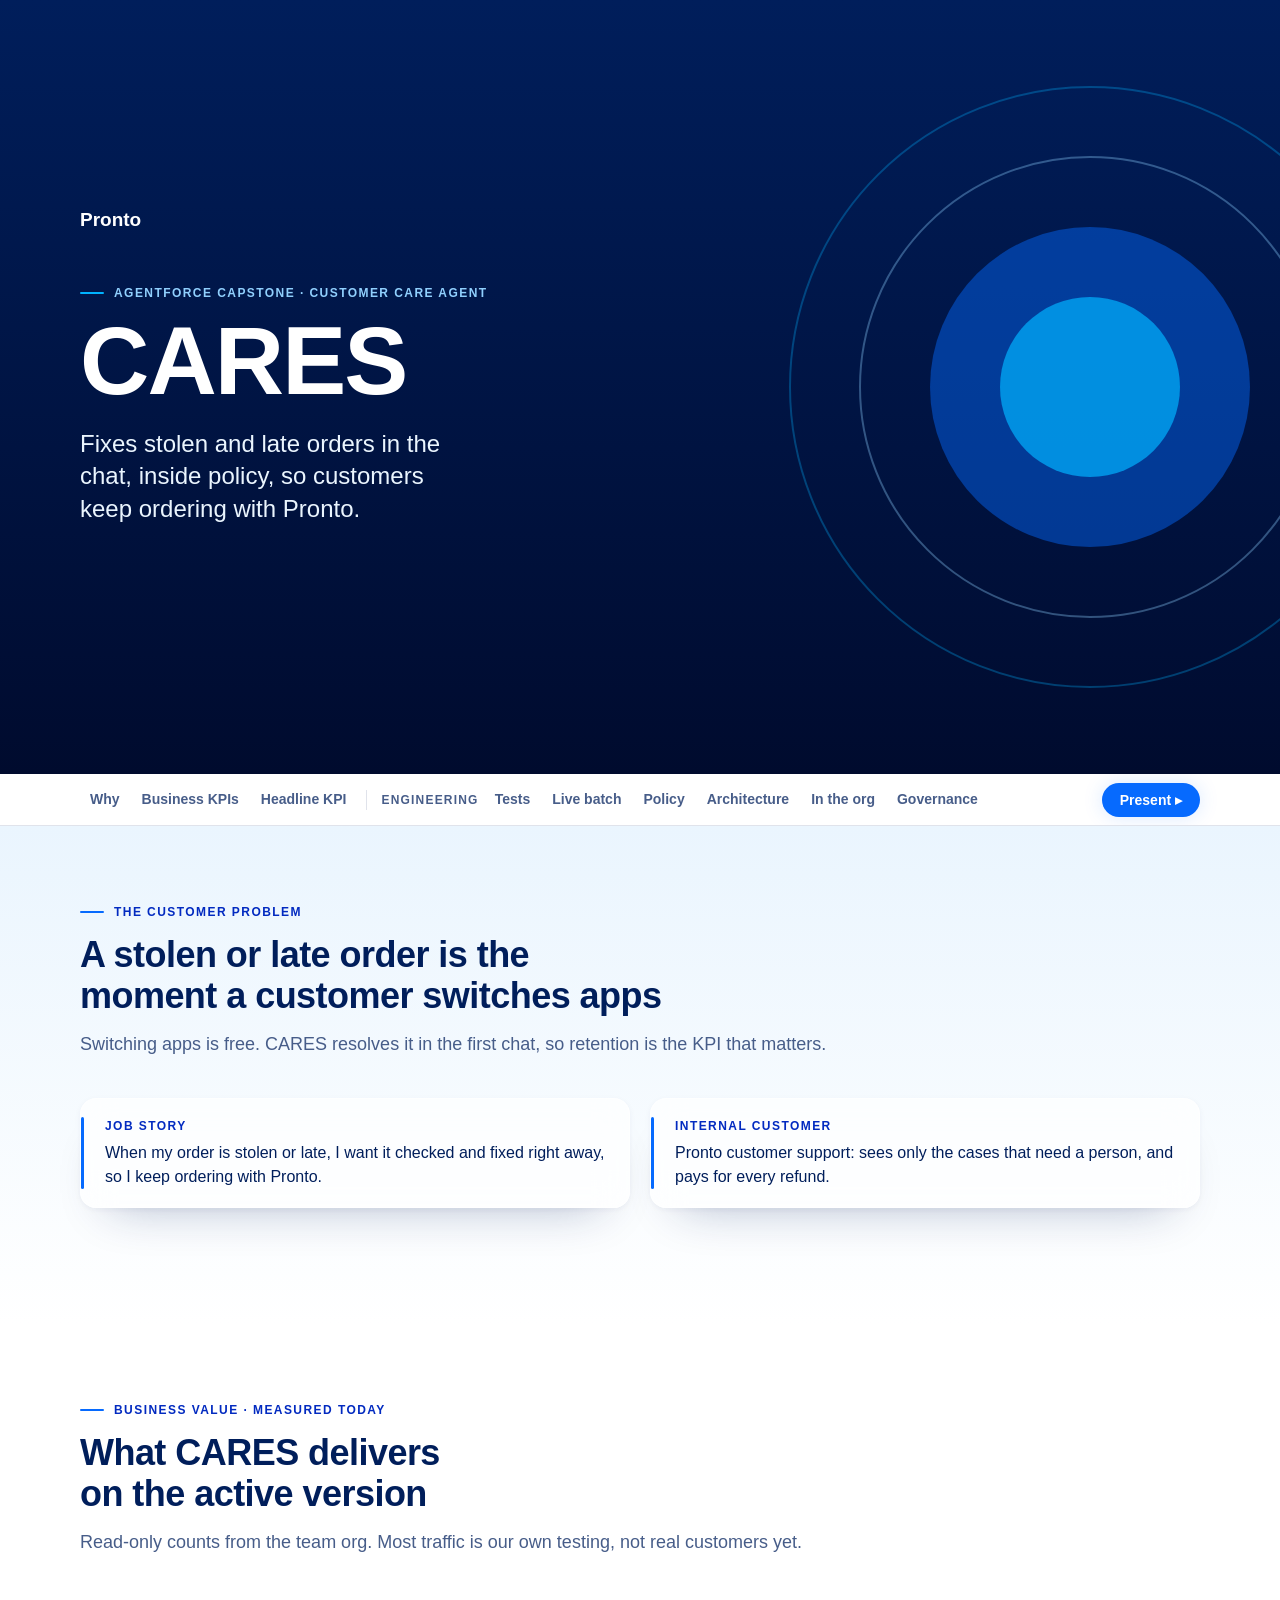
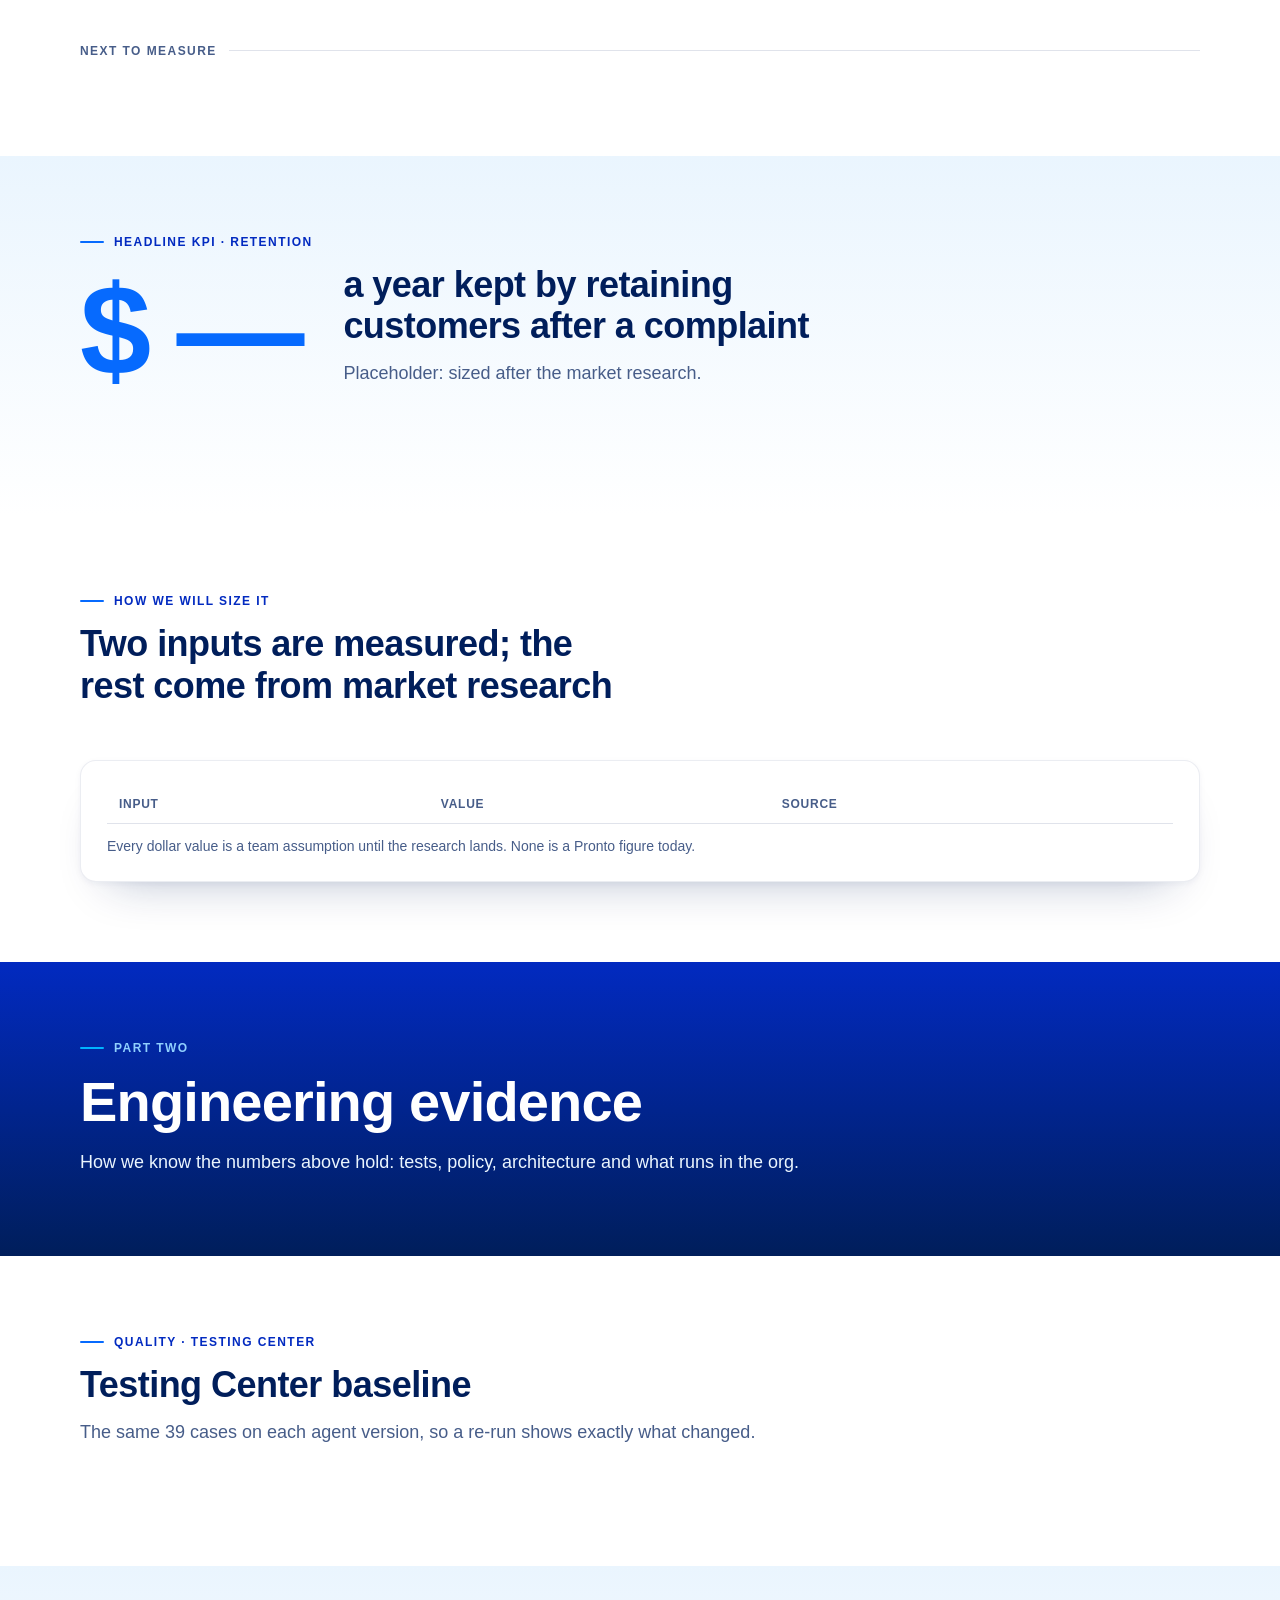
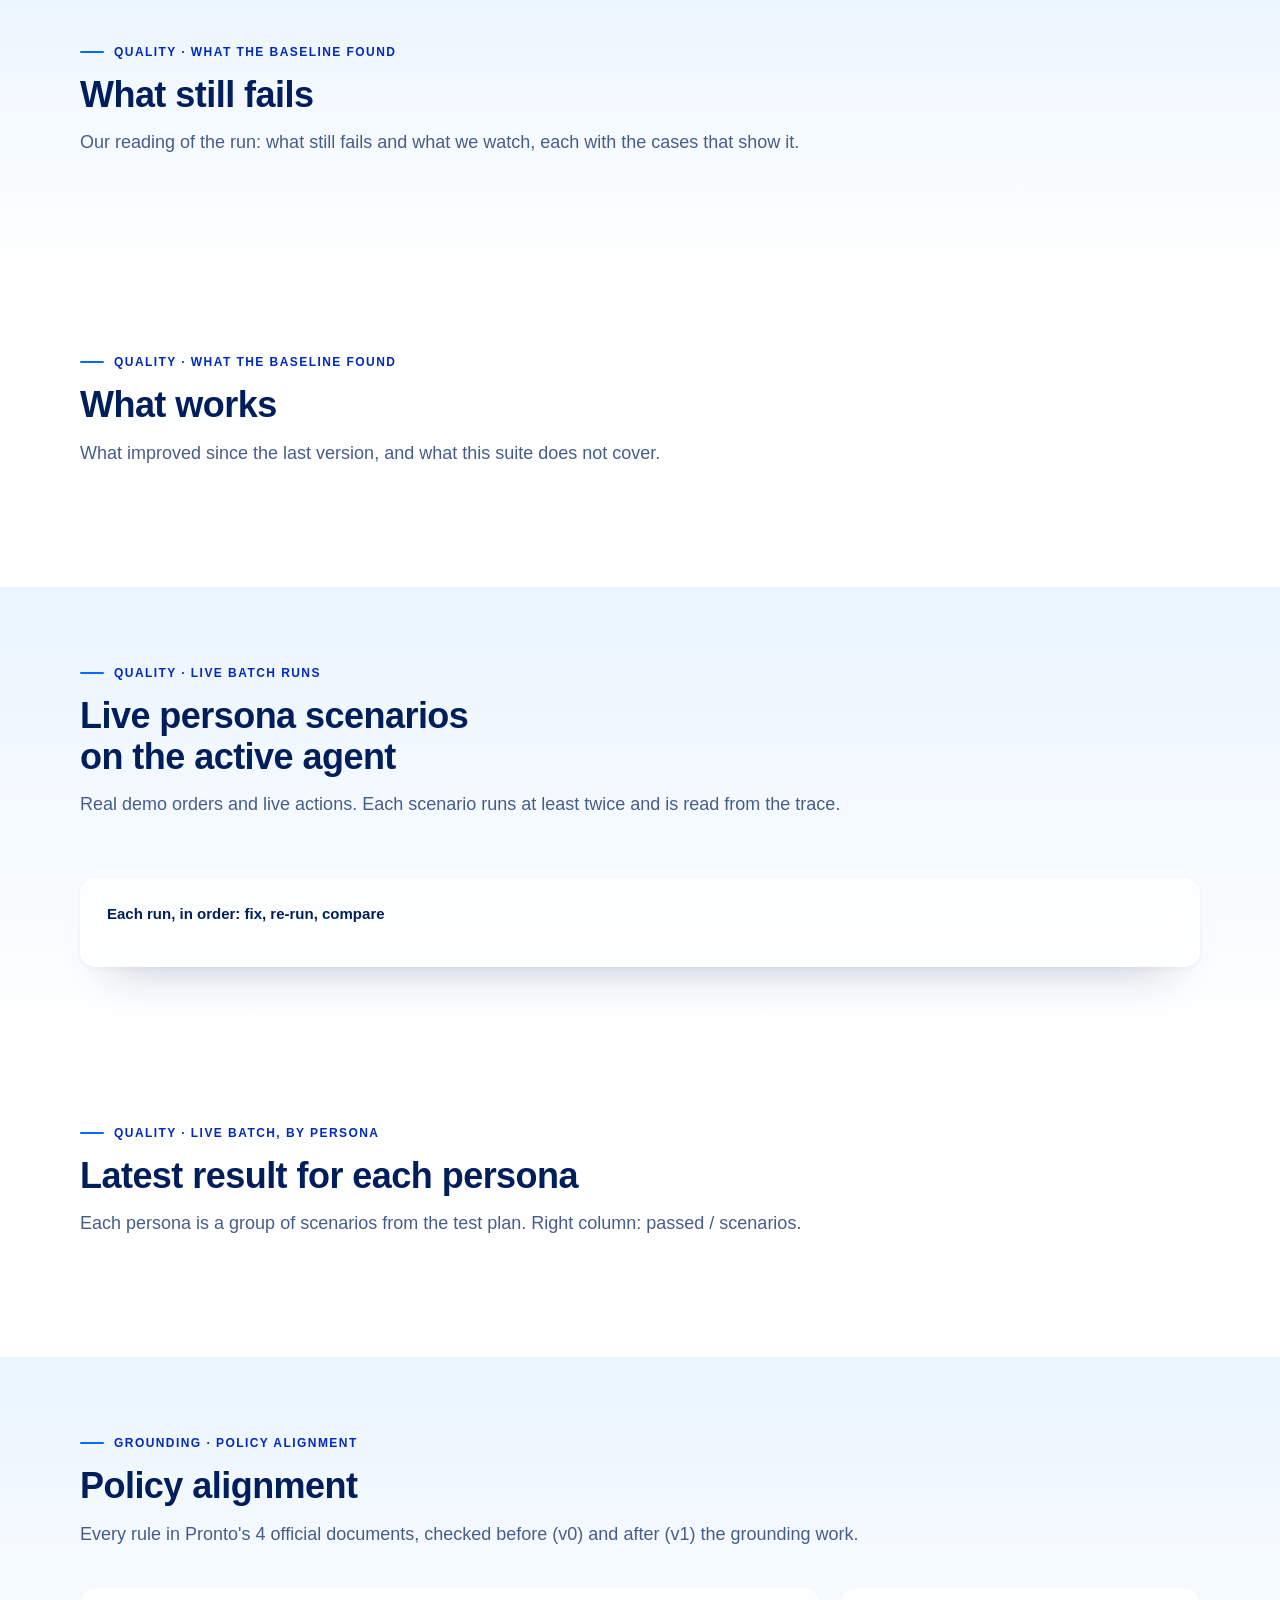
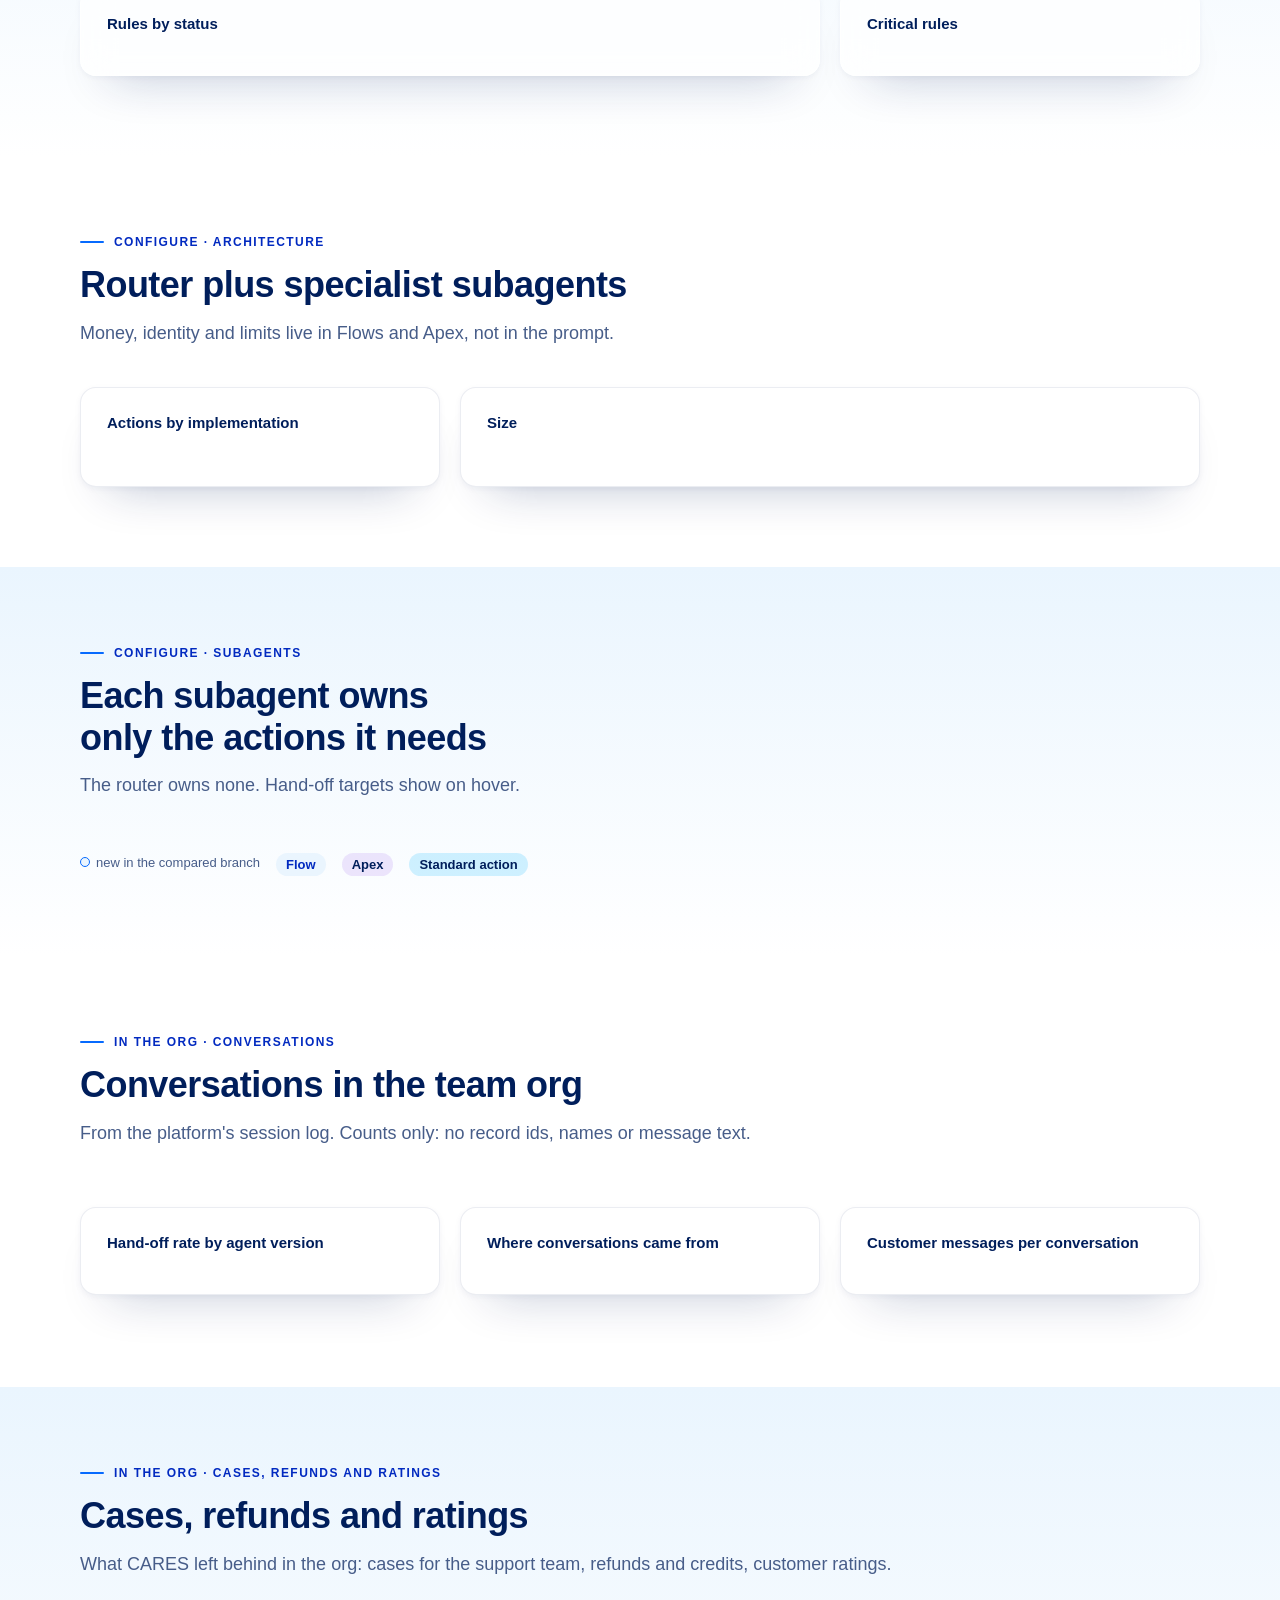
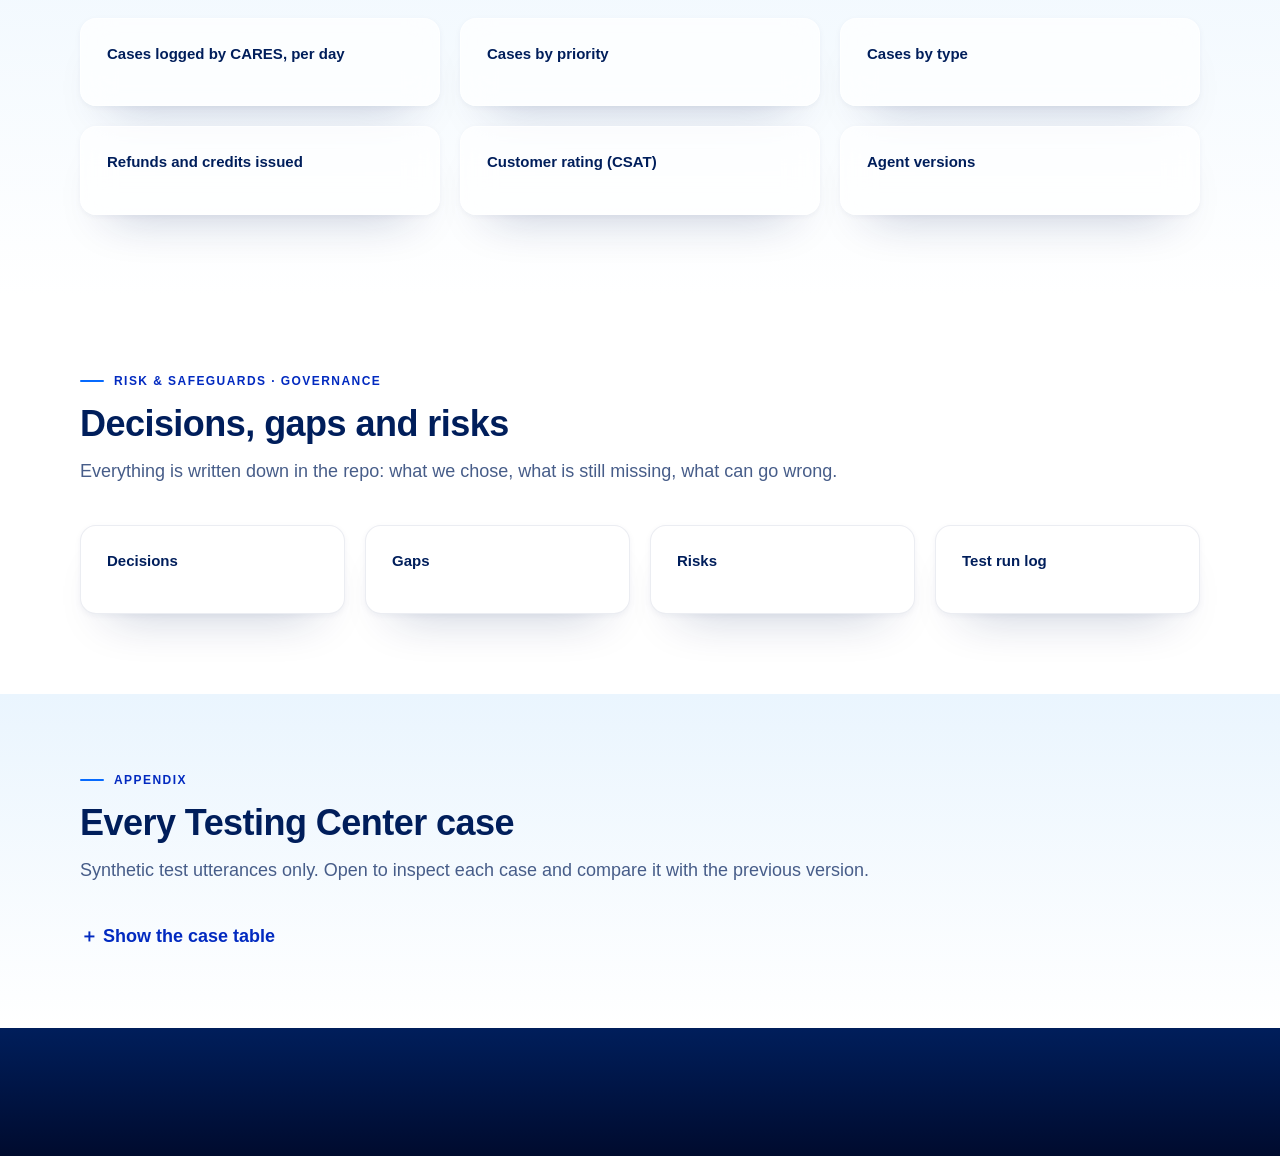
==== commit a6d5dce3: "Metrics dashboard: presentation redesign, business value first - Salesforce 2026 palette and type, a" ====
--- a/scripts/metrics/dashboard.template.html
+++ b/scripts/metrics/dashboard.template.html
@@ -5,189 +5,483 @@
 <meta name="viewport" content="width=device-width, initial-scale=1">
 <title>CARES · Agent metrics</title>
 <style>
+  /* Salesforce 2026 palette (web-design skill · brand.salesforce.com, Color): only these values, plus white and opacity.
+     Text is Electric Blue 15; muted text is Electric Blue 15 at 72% on white (6.6:1). Small accent text is Electric Blue 30,
+     4.5:1 on white and on Cloud Blue 95. Electric Blue 50 is for big numbers, fills and buttons; Cloud Blue 68/80 never carry text on light.
+     Licensed fonts and brand art are not in this file (public repo): presentation.html adds them from docs/metrics/brand/. */
   :root {
-    --bg:#f4f6fb; --card:#fff; --ink:#0f172a; --mute:#64748b; --line:#e2e8f0;
-    --brand:#4f46e5; --brand2:#06b6d4; --ok:#16a34a; --warn:#f59e0b; --bad:#dc2626; --gray:#94a3b8;
+    --eb15:#001E5B; --eb30:#022AC0; --electric:#066AFE;
+    --cloud:#00B3FF; --cloud80:#90D0FE; --sky:#EAF5FE; --black:#000B2E; --white:#fff;
+    --gray40:#3E3E3C; --gray60:#706E6B; --gray80:#DDDBDA; --gray95:#F3F2F2;
+    --ok:#2E844A; --warn:#DD7A01; --violet:#9050E9; --pink:#FF538A;
+    --ink:var(--eb15); --title:var(--eb15); --mute:#475D89; --link:var(--eb30);
+    --line:rgba(0,30,91,.12); --track:var(--gray95);
+    --t-flow:var(--sky); --t-apex:rgba(144,80,233,.14); --t-std:rgba(0,179,255,.18);
+    --t-ok:rgba(46,132,74,.14); --t-bad:rgba(255,83,138,.16); --t-warn:rgba(221,122,1,.16);
+    --g-morning:linear-gradient(180deg,#EAF5FE 0%,#FFFFFF 100%);
+    --g-dusk:linear-gradient(180deg,#022AC0 0%,#001E5B 100%);
+    --g-evening:linear-gradient(180deg,#001E5B 0%,#000B2E 100%);
+    --sh-card:0 2px 6px rgba(0,30,91,.05), 0 26px 50px -30px rgba(0,30,91,.32);
+    --sh-glow:0 0 20px rgba(6,106,254,.15);
+    --r-sm:8px; --r-md:12px; --r-lg:16px; --r-xl:24px;
+    --ease:cubic-bezier(.22,1,.36,1);
+    --body:"Salesforce Sans", "SalesforceSans-Regular", -apple-system, BlinkMacSystemFont, "Segoe UI", Arial, sans-serif;
+    --display:"AvantGarde for Salesforce", "AvantGardeForSalesforce-Demi", "ITC Avant Garde Gothic", "AvantGarde-Demi", "Salesforce Sans", -apple-system, sans-serif;
   }
   * { box-sizing:border-box; }
-  body { margin:0; font:15px/1.5 -apple-system,BlinkMacSystemFont,"Segoe UI",Inter,sans-serif; background:var(--bg); color:var(--ink); }
-  header.hero { background:linear-gradient(120deg,#0f172a 0%,#312e81 55%,#0e7490 100%); color:#fff; padding:40px 0 96px; }
-  .wrap { max-width:1200px; margin:0 auto; padding:0 28px; }
-  .hero h1 { margin:0; font-size:34px; letter-spacing:-.02em; }
-  .hero .sub { opacity:.8; margin-top:6px; }
-  .hero .meta { display:flex; gap:10px; flex-wrap:wrap; margin-top:16px; }
-  .chip { display:inline-flex; align-items:center; gap:6px; padding:3px 10px; border-radius:99px; font-size:12px; font-weight:600; background:rgba(255,255,255,.14); }
-  nav { position:sticky; top:0; z-index:5; background:rgba(244,246,251,.92); backdrop-filter:blur(8px); border-bottom:1px solid var(--line); }
-  nav .wrap { display:flex; gap:4px; overflow-x:auto; }
-  nav a { padding:12px 14px; color:var(--mute); text-decoration:none; font-weight:600; font-size:14px; white-space:nowrap; border-bottom:2px solid transparent; }
-  nav a:hover { color:var(--ink); border-color:var(--brand); }
-  .kpis { display:grid; grid-template-columns:repeat(6,1fr); gap:14px; margin-top:-64px; }
-  .kpi { background:var(--card); border-radius:14px; padding:16px 18px; box-shadow:0 8px 24px rgba(15,23,42,.08); }
-  .kpi .label { color:var(--mute); font-size:12px; font-weight:600; text-transform:uppercase; letter-spacing:.04em; }
-  .kpi .value { font-size:30px; font-weight:750; letter-spacing:-.02em; margin-top:4px; }
-  .kpi .hint { color:var(--mute); font-size:12px; margin-top:2px; }
-  section { margin-top:40px; }
-  section > h2 { font-size:22px; margin:0 0 4px; letter-spacing:-.01em; }
-  section > p.lead { color:var(--mute); margin:0 0 16px; }
-  .grid { display:grid; gap:14px; }
-  .g5 { grid-template-columns:repeat(5,minmax(0,1fr)); }
-  .finding { border-left:4px solid; border-radius:10px; padding:12px 14px; font-size:13px; }
-  .finding b { display:block; font-size:14px; margin-bottom:4px; }
-  .g2 { grid-template-columns:repeat(2,minmax(0,1fr)); } .g3 { grid-template-columns:repeat(3,minmax(0,1fr)); } .g4 { grid-template-columns:repeat(4,minmax(0,1fr)); }
-  .card { background:var(--card); border-radius:14px; padding:18px 20px; box-shadow:0 1px 3px rgba(15,23,42,.06); min-width:0; }
-  .card h3 { margin:0 0 12px; font-size:15px; }
-  .card .note { color:var(--mute); font-size:13px; margin-top:10px; }
-  .empty { border:2px dashed var(--line); border-radius:12px; padding:22px; text-align:center; color:var(--mute); }
-  .empty b { display:block; color:var(--ink); margin-bottom:4px; }
-  .legend { display:flex; flex-wrap:wrap; gap:12px; font-size:12px; color:var(--mute); margin-top:10px; }
-  .legend i { display:inline-block; width:10px; height:10px; border-radius:3px; margin-right:5px; vertical-align:-1px; }
-  .hbar { display:grid; grid-template-columns:minmax(90px,38%) 1fr 44px; gap:10px; align-items:center; font-size:13px; margin:7px 0; }
-  .hbar .track { background:#eef2f7; border-radius:6px; height:12px; overflow:hidden; display:flex; }
-  .hbar .track span { display:block; height:100%; }
-  .hbar .n { text-align:right; font-variant-numeric:tabular-nums; color:var(--mute); }
+  html { scroll-behavior:smooth; }
+  body { margin:0; font:16px/1.5 var(--body); color:var(--ink); background:var(--white); -webkit-font-smoothing:antialiased; }
+  .wrap { max-width:1200px; margin:0 auto; padding:0 40px; position:relative; z-index:1; }
+  code { font-size:.9em; background:rgba(0,30,91,.07); padding:1px 6px; border-radius:4px; }
+
+  /* ---------- slides: white for dense content, Morning for short ideas, Dusk and Evening for the cover, divider and close ---------- */
+  .slide { padding:80px 0; position:relative; overflow:hidden; }
+  .slide.white { background:var(--white); }
+  .slide.sky { background:var(--g-morning); }
+  .slide.title, .slide.dusk { color:#fff; }
+  .slide.title { background:var(--g-evening); }
+  .slide.dusk { background:var(--g-dusk); }
+  .eyebrow { font:700 12px/1 var(--body); letter-spacing:.12em; text-transform:uppercase; color:var(--eb30); margin:0 0 16px; display:flex; align-items:center; gap:10px; }
+  .eyebrow::before { content:""; width:24px; height:2px; border-radius:2px; background:var(--electric); flex:none; }
+  .title .eyebrow, .dusk .eyebrow { color:var(--cloud80); }
+  .title .eyebrow::before, .dusk .eyebrow::before { background:var(--cloud); }
+  h1, h2, .display { font-family:var(--display); font-weight:600; letter-spacing:-.015em; }
+  .slide h2 { font-size:36px; line-height:1.15; margin:0; color:var(--eb15); max-width:30ch; text-wrap:balance; }
+  .title h2, .dusk h2 { color:#fff; }
+  .slide .sub { font-size:18px; color:var(--mute); margin:14px 0 40px; white-space:nowrap; overflow:hidden; text-overflow:ellipsis; }
+  .title .sub, .dusk .sub { color:var(--sky); }
+
+  /* brand art: sparkles on the left and right edges only, never over content */
+  .spark { position:absolute; z-index:0; pointer-events:none; user-select:none; animation:float 9s ease-in-out infinite; }
+  @keyframes float { 50% { transform:translateY(-6px) rotate(var(--rot2,4deg)); } }
+  @media (max-width:1320px) { .spark { display:none; } }
+
+  /* cover */
+  .cover { min-height:86vh; display:flex; flex-direction:column; justify-content:center; padding:96px 0; }
+  .cover .wrap { width:100%; }
+  .cobrand { display:flex; align-items:center; gap:12px; font:700 19px var(--body); color:#fff; margin-bottom:56px; }
+  .cobrand .bx { width:1px; height:28px; background:#fff; }
+  .cobrand svg { height:21px; width:auto; color:var(--cloud); display:block; }
+  .cover h1 { font-size:96px; line-height:.95; margin:0; letter-spacing:-.02em; }
+  .cover .promise { font-size:24px; line-height:1.35; margin:22px 0 0; max-width:30ch; color:var(--sky); }
+  .cover .art { position:absolute; right:-120px; top:50%; transform:translateY(-50%); width:620px; height:620px; z-index:0; }
+  .cover .ball { position:absolute; right:7%; top:50%; width:340px; transform:translateY(-50%); z-index:0; filter:drop-shadow(0 30px 60px rgba(0,11,46,.6)); }
+  .chips { display:flex; flex-wrap:wrap; gap:10px; margin-top:40px; }
+  .chip { display:inline-flex; align-items:center; gap:8px; padding:7px 16px; border-radius:99px; font-size:14px; font-weight:700; color:#fff;
+    background:rgba(0,30,91,.6); border:1px solid rgba(6,106,254,.45); backdrop-filter:blur(20px); -webkit-backdrop-filter:blur(20px); }
+  .chip.on { background:#fff; color:var(--eb15); border-color:#fff; }
+  .chip.on::before { content:""; width:8px; height:8px; border-radius:50%; background:var(--ok); }
+
+  /* nav: frosted glass */
+  nav { position:sticky; top:0; z-index:10; background:rgba(255,255,255,.72); backdrop-filter:saturate(1.2) blur(20px); -webkit-backdrop-filter:saturate(1.2) blur(20px); border-bottom:1px solid var(--line); }
+  nav .wrap { display:flex; align-items:center; gap:2px; overflow-x:auto; }
+  nav a { padding:15px 10px 13px; color:var(--mute); text-decoration:none; font-weight:700; font-size:14px; white-space:nowrap; border-bottom:2px solid transparent; transition:color .2s, border-color .2s; }
+  nav a:hover, nav a:focus-visible, nav a.on { color:var(--eb15); border-color:var(--electric); outline:none; }
+  nav .sep { width:1px; height:20px; background:var(--line); margin:0 8px; flex:none; }
+  nav .tag-eng { font-size:12px; text-transform:uppercase; letter-spacing:.1em; padding-left:4px; padding-right:4px; }
+  .btn { margin-left:auto; flex:none; border:0; border-radius:99px; padding:9px 18px; font:700 14px var(--body); background:var(--electric); color:#fff; cursor:pointer; box-shadow:var(--sh-glow); transition:background .2s, transform .2s var(--ease); }
+  .btn:hover, .btn:focus-visible { background:var(--eb30); transform:translateY(-1px); outline:2px solid var(--eb15); outline-offset:2px; }
+
+  /* value chain */
+  .chain { display:grid; grid-template-columns:repeat(4,minmax(0,1fr)); gap:0; margin-top:8px; }
+  .step { background:#fff; border-radius:var(--r-lg); padding:24px 22px 20px; margin-right:32px; position:relative; box-shadow:var(--sh-card); border:1px solid rgba(0,30,91,.06); }
+  .step:last-child { margin-right:0; background:var(--g-dusk); color:#fff; border-color:transparent; }
+  .step:not(:last-child)::after { content:""; position:absolute; right:-26px; top:50%; width:20px; height:2px; background:var(--electric); }
+  .step:not(:last-child)::before { content:""; position:absolute; right:-27px; top:calc(50% - 4px); width:8px; height:8px; border-top:2px solid var(--electric); border-right:2px solid var(--electric); transform:rotate(45deg); transform-origin:center; }
+  .step .k { font:700 12px var(--body); letter-spacing:.12em; text-transform:uppercase; color:var(--eb30); }
+  .step .k span { color:var(--electric); margin-right:6px; }
+  .step:last-child .k, .step:last-child .k span { color:var(--cloud80); }
+  .step .t { font:600 20px/1.25 var(--display); margin:10px 0 12px; color:var(--eb15); }
+  .step:last-child .t { color:#fff; }
+  .step .m { font-size:14px; color:var(--mute); border-top:1px solid var(--line); padding-top:12px; }
+  .step:last-child .m { color:var(--sky); border-color:rgba(255,255,255,.25); }
+  .story { display:grid; grid-template-columns:1fr 1fr; gap:20px; margin-bottom:36px; }
+  .quote { background:rgba(255,255,255,.7); backdrop-filter:blur(16px); -webkit-backdrop-filter:blur(16px); border:1px solid rgba(255,255,255,.5); box-shadow:var(--sh-card); border-radius:var(--r-lg); padding:18px 22px 18px 24px; font-size:16px; position:relative; }
+  .quote::before { content:""; position:absolute; left:0; top:18px; bottom:18px; width:3px; border-radius:3px; background:var(--electric); }
+  .quote b { display:block; font-size:12px; letter-spacing:.12em; text-transform:uppercase; color:var(--eb30); margin-bottom:6px; }
+
+  /* big stats */
+  .stats { display:grid; grid-template-columns:repeat(3,minmax(0,1fr)); gap:28px; }
+  .stat { padding-top:20px; position:relative; }
+  .stat::before { content:""; position:absolute; left:0; top:0; width:48px; height:4px; border-radius:4px; background:var(--electric); }
+  .stat .n { font:600 64px/1 var(--display); color:var(--electric); letter-spacing:-.03em; font-variant-numeric:tabular-nums; }
+  .stat .l { font-size:20px; font-weight:700; margin-top:12px; color:var(--eb15); }
+  .stat .c { font-size:15px; color:var(--mute); margin-top:6px; }
+  .stat.later { background:var(--g-morning); border:1px dashed rgba(6,106,254,.45); border-radius:var(--r-lg); padding:20px 22px; }
+  .stat.later::before { display:none; }
+  .stat.later .n { font-size:40px; color:var(--eb30); }
+  .badge { display:inline-flex; align-items:center; gap:6px; font-size:12px; font-weight:700; letter-spacing:.08em; text-transform:uppercase; padding:4px 12px; border-radius:99px; background:#fff; color:var(--eb30); border:1px solid rgba(6,106,254,.3); margin-bottom:12px; }
+  .row-label { font:700 12px var(--body); letter-spacing:.12em; text-transform:uppercase; color:var(--mute); margin:48px 0 18px; display:flex; align-items:center; gap:12px; }
+  .row-label::after { content:""; flex:1; height:1px; background:var(--line); }
+
+  /* headline metric */
+  .headline { display:grid; grid-template-columns:auto 1fr; gap:44px; align-items:end; }
+  .headline .big { font:600 128px/0.9 var(--display); color:var(--electric); letter-spacing:-.04em; }
+  .terms { display:grid; grid-template-columns:repeat(3,minmax(0,1fr)); gap:20px; margin-top:48px; }
+  .term { background:#fff; border-radius:var(--r-lg); padding:22px 24px; box-shadow:var(--sh-card); border:1px solid rgba(0,30,91,.06); }
+  .term .op { font:600 28px var(--display); color:var(--electric); }
+  .term .t { font-weight:700; font-size:18px; margin:6px 0 6px; }
+  .term .f { font-size:14px; color:var(--mute); }
+
+  /* cards and grids */
+  .grid { display:grid; gap:20px; }
+  .g2 { grid-template-columns:repeat(2,minmax(0,1fr)); } .g3 { grid-template-columns:repeat(3,minmax(0,1fr)); }
+  .g4 { grid-template-columns:repeat(4,minmax(0,1fr)); } .g5 { grid-template-columns:repeat(5,minmax(0,1fr)); }
+  .span2 { grid-column:span 2; }
+  .card, .kpi, .finding, .sub-card { background:#fff; border:1px solid rgba(0,30,91,.08); border-radius:var(--r-lg); box-shadow:var(--sh-card); min-width:0; transition:transform .25s var(--ease), box-shadow .25s; }
+  .card { padding:24px 26px; }
+  .sky :is(.card,.kpi,.finding,.sub-card) { background:rgba(255,255,255,.7); backdrop-filter:blur(16px); -webkit-backdrop-filter:blur(16px); border-color:rgba(255,255,255,.6); }
+  :is(.kpi,.finding,.sub-card):hover { transform:translateY(-2px); box-shadow:var(--sh-card), var(--sh-glow); }
+  .card h3 { margin:0 0 16px; font-size:15px; font-weight:700; color:var(--eb15); }
+  .note { color:var(--mute); font-size:14px; margin-top:12px; }
+  .kpi { padding:20px 22px; }
+  .kpi .label { color:var(--mute); font-size:12px; font-weight:700; text-transform:uppercase; letter-spacing:.08em; }
+  .kpi .value { font:600 36px/1.1 var(--display); color:var(--electric); margin-top:8px; letter-spacing:-.02em; font-variant-numeric:tabular-nums; }
+  .kpi .hint { color:var(--mute); font-size:14px; margin-top:4px; }
+  .empty { border:1px dashed rgba(6,106,254,.4); border-radius:var(--r-md); padding:22px; text-align:center; color:var(--mute); background:rgba(234,245,254,.5); }
+  .empty b { display:block; color:var(--eb15); margin-bottom:4px; }
+
+  /* charts */
+  .legend { display:flex; flex-wrap:wrap; gap:6px 16px; font-size:13px; color:var(--mute); margin-top:14px; }
+  .legend i { display:inline-block; width:10px; height:10px; border-radius:50%; margin-right:6px; vertical-align:0; }
+  .hbar { display:grid; grid-template-columns:minmax(100px,36%) 1fr 56px; gap:12px; align-items:center; font-size:14px; margin:10px 0; }
+  .hbar .track { background:var(--track); border-radius:99px; height:22px; overflow:hidden; display:flex; }
+  .hbar .track span { display:flex; align-items:center; justify-content:center; height:100%; font-size:12px; font-weight:700; white-space:nowrap; overflow:hidden; }
+  .hbar .track span + span { box-shadow:inset 2px 0 0 #fff; }
+  .hbar .n { text-align:right; font-variant-numeric:tabular-nums; font-weight:700; color:var(--eb15); }
   .hbar .lbl { overflow:hidden; text-overflow:ellipsis; white-space:nowrap; }
-  .sub-card { border:1px solid var(--line); border-radius:12px; padding:12px 14px; }
-  .sub-card.new { border-color:var(--brand); background:#eef2ff; }
-  .sub-card h4 { margin:0; font-size:14px; display:flex; justify-content:space-between; gap:8px; }
-  .sub-card .tags { display:flex; flex-wrap:wrap; gap:5px; margin-top:8px; }
-  .tag { font-size:11px; padding:2px 8px; border-radius:99px; background:#f1f5f9; color:#334155; font-weight:600; }
-  .tag.flow { background:#dbeafe; color:#1d4ed8; } .tag.apex { background:#ede9fe; color:#6d28d9; } .tag.standard { background:#cffafe; color:#0e7490; }
-  .tag.ok { background:#dcfce7; color:var(--ok); } .tag.bad { background:#fee2e2; color:var(--bad); } .tag.warn { background:#fef3c7; color:#b45309; }
-  .tag.go { background:#f8fafc; border:1px solid var(--line); color:var(--mute); }
-  table { width:100%; border-collapse:collapse; font-size:13px; }
-  th, td { text-align:left; padding:8px 10px; border-bottom:1px solid var(--line); vertical-align:top; }
-  th { color:var(--mute); font-weight:600; font-size:12px; text-transform:uppercase; letter-spacing:.03em; position:sticky; top:0; background:var(--card); }
-  .scroll { max-height:520px; overflow:auto; }
-  .filters { display:flex; gap:6px; margin-bottom:10px; flex-wrap:wrap; }
-  .filters button { border:1px solid var(--line); background:#fff; border-radius:99px; padding:4px 12px; font-size:12px; font-weight:600; color:var(--mute); cursor:pointer; }
-  .filters button.on { background:var(--ink); border-color:var(--ink); color:#fff; }
-  .donut-wrap { display:flex; align-items:center; gap:18px; }
-  .big-center { font-size:26px; font-weight:750; }
-  footer { margin:48px 0 40px; color:var(--mute); font-size:13px; }
-  footer code { background:#e2e8f0; padding:1px 6px; border-radius:5px; }
-  @media (max-width:1000px) { .kpis { grid-template-columns:repeat(3,1fr); } .g3,.g4,.g5 { grid-template-columns:repeat(2,1fr); } }
-  @media (max-width:640px) { .kpis,.g2,.g3,.g4,.g5 { grid-template-columns:1fr; } }
-  @media print { nav { display:none; } .scroll { max-height:none; } section { break-inside:avoid; } }
+  .hbar.stack { grid-template-columns:1fr 56px; row-gap:4px; margin:12px 0; }
+  .hbar.stack .lbl { grid-column:1 / -1; white-space:normal; }
+  .hbar.wide { grid-template-columns:minmax(100px,52%) 1fr 56px; }
+  .donut-wrap { display:flex; align-items:center; gap:24px; flex-wrap:wrap; }
+  .donut-wrap .legend { flex-direction:column; gap:6px; margin:0; font-size:14px; }
+  .donut-wrap .legend div { display:flex; align-items:center; white-space:nowrap; }
+  .donut-wrap .legend b { margin-left:6px; color:var(--eb15); }
+
+  /* tags, tables */
+  .tags { display:flex; flex-wrap:wrap; gap:6px; margin-top:10px; }
+  .tag { font-size:12px; padding:2px 10px; border-radius:99px; background:var(--track); color:var(--eb15); font-weight:700; max-width:100%; overflow-wrap:break-word; }
+  .legend .tag { font-size:13px; }
+  .tag.flow { background:var(--t-flow); } .tag.flow { color:var(--eb30); }
+  .tag.apex { background:var(--t-apex); } .tag.standard { background:var(--t-std); }
+  .tag.ok { background:var(--t-ok); } .tag.bad { background:var(--t-bad); } .tag.warn { background:var(--t-warn); }
+  .tag.go { background:#fff; border:1px solid var(--line); color:var(--mute); }
+  .sub-card { padding:16px 18px; }
+  .sub-card.new { border-color:var(--electric); background:var(--sky); }
+  .sub-card h4 { margin:0; font-size:15px; display:flex; justify-content:space-between; gap:8px; color:var(--eb15); }
+  .sub-card .goes { font-size:13px; color:var(--mute); margin-top:10px; }
+  table { width:100%; border-collapse:collapse; font-size:14px; }
+  th, td { text-align:left; padding:10px 12px; border-bottom:1px solid var(--line); vertical-align:top; }
+  th { color:var(--mute); font-weight:700; font-size:12px; text-transform:uppercase; letter-spacing:.06em; background:#fff; position:sticky; top:0; }
+  td.num { font-variant-numeric:tabular-nums; font-weight:700; white-space:nowrap; }
+  td.pending { color:var(--eb30); font-weight:700; white-space:nowrap; }
+  td.pending::before { content:""; display:inline-block; width:8px; height:8px; border-radius:50%; border:2px solid var(--electric); margin-right:8px; vertical-align:0; }
+  .scroll { max-height:560px; overflow:auto; }
+  .finding { border-left:4px solid; padding:16px 18px; font-size:14px; }
+  .finding b { display:block; font-size:15px; margin-bottom:4px; color:var(--eb15); }
+  .finding .lvl { font-size:12px; font-weight:700; letter-spacing:.08em; text-transform:uppercase; color:var(--mute); display:flex; align-items:center; gap:8px; margin-bottom:6px; }
+  .finding .lvl i { width:8px; height:8px; border-radius:50%; flex:none; }
+  .filters { display:flex; gap:8px; margin-bottom:12px; flex-wrap:wrap; }
+  .filters button { border:1px solid var(--line); background:#fff; border-radius:99px; padding:6px 14px; font:700 13px var(--body); color:var(--mute); cursor:pointer; }
+  .filters button.on { background:var(--eb15); border-color:var(--eb15); color:#fff; }
+  details > summary { cursor:pointer; font:700 18px var(--body); color:var(--eb30); list-style:none; }
+  details > summary::before { content:"＋ "; }
+  details[open] > summary::before { content:"－ "; }
+  footer.slide { padding:64px 0; font-size:15px; color:var(--sky); }
+  footer.slide code { background:rgba(255,255,255,.12); color:#fff; }
+
+  /* motion: one entrance per slide, quiet after; nothing moves for reduced motion or print */
+  html.motion .slide:not(.cover) .wrap > * { opacity:0; transform:translateY(16px); transition:opacity .6s var(--ease), transform .6s var(--ease); }
+  html.motion .slide.in .wrap > * { opacity:1; transform:none; }
+  html.motion .slide.in .wrap > :nth-child(2) { transition-delay:.06s; } html.motion .slide.in .wrap > :nth-child(3) { transition-delay:.12s; }
+  html.motion .slide.in .wrap > :nth-child(n+4) { transition-delay:.18s; }
+  html.motion .cover .wrap > * { animation:rise 1.1s var(--ease) both; }
+  html.motion .cover .wrap > :nth-child(2) { animation-delay:.08s; } html.motion .cover .wrap > :nth-child(3) { animation-delay:.16s; }
+  html.motion .cover .wrap > :nth-child(n+4) { animation-delay:.26s; }
+  html.motion .cover .ball { animation:pop 1.3s .2s var(--ease) both; }
+  @keyframes rise { from { opacity:0; transform:translateY(28px); } }
+  @keyframes pop { from { opacity:0; transform:translateY(-50%) scale(.86); } }
+
+  /* ---------- presentation mode ---------- */
+  .counter { display:none; position:fixed; right:20px; bottom:16px; z-index:20; color:#fff; font:700 14px var(--body); padding:6px 14px; border-radius:99px;
+    background:rgba(0,30,91,.6); border:1px solid rgba(6,106,254,.3); backdrop-filter:blur(20px); -webkit-backdrop-filter:blur(20px); }
+  .hint-keys { display:none; position:fixed; left:20px; bottom:16px; z-index:20; color:var(--mute); font-size:13px; padding:5px 12px; border-radius:99px;
+    background:rgba(255,255,255,.7); border:1px solid rgba(255,255,255,.5); backdrop-filter:blur(16px); -webkit-backdrop-filter:blur(16px); }
+  body.present nav { display:none; }
+  body.present .counter, body.present .hint-keys { display:block; }
+  html:has(body.present) { scroll-snap-type:y proximity; }
+  body.present .slide { padding:40px 0; min-height:100vh; min-height:100dvh; display:flex; flex-direction:column; justify-content:center; scroll-snap-align:start; }
+  body.present .slide > .wrap { width:100%; }
+  body.present .scroll { max-height:60vh; }
+
+  @media (max-width:1000px) {
+    .g3,.g4,.g5,.stats,.terms { grid-template-columns:repeat(2,minmax(0,1fr)); }
+    .chain { grid-template-columns:1fr 1fr; gap:20px; } .step { margin-right:0; } .step::after, .step::before { display:none; }
+    .cover .art, .cover .ball { opacity:.3; } .slide .sub { white-space:normal; } .headline { grid-template-columns:1fr; }
+  }
+  @media (max-width:640px) { .g2,.g3,.g4,.g5,.stats,.terms,.chain,.story { grid-template-columns:1fr; } .span2 { grid-column:auto; } .cover h1 { font-size:64px; } }
+  @media print {
+    @page { size:landscape; margin:0; }
+    * { -webkit-print-color-adjust:exact; print-color-adjust:exact; }
+    nav, .counter, .hint-keys { display:none !important; }
+    .slide { break-after:page; min-height:100vh; }
+    .scroll { max-height:none; }
+    html.motion .slide .wrap > * { opacity:1 !important; transform:none !important; animation:none !important; }
+  }
+  @media (prefers-reduced-motion:reduce) { html { scroll-behavior:auto; } .spark { animation:none; } }
 </style>
 </head>
 <body>
-<header class="hero"><div class="wrap">
-  <h1>CARES · Agent metrics</h1>
-  <div class="sub">Pronto customer care agent: quality, policy alignment, architecture and what runs in the org.</div>
-  <div class="meta" id="meta"></div>
-</div></header>
-<div class="wrap"><div class="kpis" id="kpis"></div></div>
-<nav><div class="wrap">
-  <a href="#quality">Quality</a><a href="#batch">Live batch</a><a href="#policy">Policy alignment</a><a href="#architecture">Architecture</a>
-  <a href="#runtime">In the org</a><a href="#governance">Decisions &amp; gaps</a><a href="#sources">Sources</a>
+
+<!-- 1. Cover -->
+<header class="slide title cover" id="top">
+  <svg class="art" id="cover-art" viewBox="0 0 620 620" aria-hidden="true">
+    <circle cx="310" cy="310" r="300" fill="none" stroke="#00B3FF" stroke-opacity=".3" stroke-width="2"/>
+    <circle cx="310" cy="310" r="230" fill="none" stroke="#90D0FE" stroke-opacity=".35" stroke-width="2"/>
+    <circle cx="310" cy="310" r="160" fill="#066AFE" fill-opacity=".45"/>
+    <circle cx="310" cy="310" r="90" fill="#00B3FF" fill-opacity=".7"/>
+  </svg>
+  <div class="wrap">
+    <div class="cobrand" id="cobrand">Pronto</div>
+    <p class="eyebrow">Agentforce capstone · customer care agent</p>
+    <h1>CARES</h1>
+    <p class="promise">Fixes stolen and late orders in the chat, inside policy, so customers keep ordering with Pronto.</p>
+    <div class="chips" id="meta"></div>
+  </div>
+</header>
+
+<nav aria-label="Sections"><div class="wrap">
+  <a href="#why">Why</a><a href="#kpis">Business KPIs</a><a href="#value">Headline KPI</a>
+  <span class="sep"></span><a href="#engineering" class="tag-eng">Engineering</a>
+  <a href="#quality">Tests</a><a href="#batch">Live batch</a><a href="#policy">Policy</a><a href="#architecture">Architecture</a>
+  <a href="#runtime">In the org</a><a href="#governance">Governance</a>
+  <button class="btn" id="present" type="button" aria-keyshortcuts="P">Present ▸</button>
 </div></nav>
 
-<main class="wrap">
-  <section id="quality">
-    <h2>Quality: Testing Center</h2>
-    <p class="lead">Each suite is pinned to one agent version, so a re-run on a new version can be compared with the one before.</p>
+<main>
+  <!-- 2. Why it matters -->
+  <section class="slide sky" id="why"><div class="wrap">
+    <p class="eyebrow">The customer problem</p>
+    <h2>A stolen or late order is the moment a customer switches apps</h2>
+    <p class="sub">Switching apps is free. CARES resolves it in the first chat, so retention is the KPI that matters.</p>
+    <div class="story">
+      <div class="quote"><b>Job story</b>When my order is stolen or late, I want it checked and fixed right away, so I keep ordering with Pronto.</div>
+      <div class="quote"><b>Internal customer</b>Pronto customer support: sees only the cases that need a person, and pays for every refund.</div>
+    </div>
+    <div class="chain" id="chain"></div>
+  </div></section>
+
+  <!-- 3. Business KPIs -->
+  <section class="slide white" id="kpis"><div class="wrap">
+    <p class="eyebrow">Business value · measured today</p>
+    <h2 id="kpis-title">What CARES delivers on the active version</h2>
+    <p class="sub">Read-only counts from the team org. Most traffic is our own testing, not real customers yet.</p>
+    <div class="stats" id="stats-now"></div>
+    <div class="row-label">Next to measure</div>
+    <div class="stats" id="stats-next"></div>
+  </div></section>
+
+  <!-- 4. Headline KPI -->
+  <section class="slide sky" id="value"><div class="wrap">
+    <p class="eyebrow">Headline KPI · retention</p>
+    <div class="headline"><div class="big" id="headline-n">$ —</div>
+      <div><h2 id="headline-l">a year kept by retaining customers after a complaint</h2>
+      <p class="sub" id="headline-s" style="margin-bottom:0">Placeholder: sized after the market research.</p></div></div>
+    <div class="terms" id="terms"></div>
+  </div></section>
+
+  <!-- 5. Sizing -->
+  <section class="slide white" id="sizing"><div class="wrap">
+    <p class="eyebrow">How we will size it</p>
+    <h2>Two inputs are measured; the rest come from market research</h2>
+    <p class="sub" id="formula"></p>
+    <div class="card"><table><thead><tr><th>Input</th><th>Value</th><th>Source</th></tr></thead><tbody id="inputs"></tbody></table>
+      <div class="note">Every dollar value is a team assumption until the research lands. None is a Pronto figure today.</div></div>
+  </div></section>
+
+  <!-- 6. Divider -->
+  <section class="slide dusk" id="engineering"><div class="wrap">
+    <p class="eyebrow">Part two</p>
+    <h2 style="font-size:56px">Engineering evidence</h2>
+    <p class="sub" style="margin-bottom:0">How we know the numbers above hold: tests, policy, architecture and what runs in the org.</p>
+  </div></section>
+
+  <!-- 7. Testing Center -->
+  <section class="slide white" id="quality"><div class="wrap">
+    <p class="eyebrow">Quality · Testing Center</p>
+    <h2 id="tc-title">Testing Center baseline</h2>
+    <p class="sub">The same 39 cases on each agent version, so a re-run shows exactly what changed.</p>
     <div id="tc"></div>
-  </section>
-
-  <section id="batch">
-    <h2>Quality: live batch runs</h2>
-    <p class="lead">Persona scenarios run by <code>scripts/testing/run_batch.py</code> against the active agent with live actions and real demo orders. Each scenario runs at least twice; the result is read from the trace (subagent path, actions, inputs, outputs, amounts), not only from the reply. EXPECTED_FAIL = a documented gap the test proves.</p>
-    <div id="batch-kpis" class="grid g4" style="margin-bottom:14px"></div>
+  </div></section>
+
+  <!-- 8. Findings: what fails -->
+  <section class="slide sky" id="findings"><div class="wrap">
+    <p class="eyebrow">Quality · what the baseline found</p>
+    <h2 id="findings-title">What still fails</h2>
+    <p class="sub">Our reading of the run: what still fails and what we watch, each with the cases that show it.</p>
+    <div id="tc-findings"></div>
+  </div></section>
+
+  <!-- 9. Findings: what works -->
+  <section class="slide white" id="works"><div class="wrap">
+    <p class="eyebrow">Quality · what the baseline found</p>
+    <h2 id="works-title">What works</h2>
+    <p class="sub">What improved since the last version, and what this suite does not cover.</p>
+    <div id="tc-works"></div>
+  </div></section>
+
+  <!-- 10. Live batch: runs -->
+  <section class="slide sky" id="batch"><div class="wrap">
+    <p class="eyebrow">Quality · live batch runs</p>
+    <h2 id="batch-title">Live persona scenarios on the active agent</h2>
+    <p class="sub">Real demo orders and live actions. Each scenario runs at least twice and is read from the trace.</p>
+    <div id="batch-kpis" class="grid g4" style="margin-bottom:20px"></div>
+    <div class="card"><h3>Each run, in order: fix, re-run, compare</h3><div id="batch-runs"></div><div class="legend" id="batch-legend"></div></div>
+  </div></section>
+
+  <!-- 11. Live batch: personas -->
+  <section class="slide white" id="personas"><div class="wrap">
+    <p class="eyebrow">Quality · live batch, by persona</p>
+    <h2 id="personas-title">Latest result for each persona</h2>
+    <p class="sub">Each persona is a group of scenarios from the test plan. Right column: passed / scenarios.</p>
+    <div class="grid g2" id="batch-personas"></div>
+  </div></section>
+
+  <!-- 12. Policy -->
+  <section class="slide sky" id="policy"><div class="wrap">
+    <p class="eyebrow">Grounding · policy alignment</p>
+    <h2 id="policy-title">Policy alignment</h2>
+    <p class="sub">Every rule in Pronto's 4 official documents, checked before (v0) and after (v1) the grounding work.</p>
     <div class="grid g3">
-      <div class="card" style="grid-column:span 2"><h3>Each run</h3><div id="batch-runs"></div><div class="legend" id="batch-legend"></div></div>
-      <div class="card"><h3>Latest result, by persona</h3><div id="batch-personas"></div></div>
-    </div>
-  </section>
-
-  <section id="coverage">
-    <h2>Test coverage we planned</h2>
-    <p class="lead">Scenarios written in the repo, by persona. P0 = must pass before anything else is trusted.</p>
-    <div class="grid g3">
-      <div class="card" style="grid-column:span 2"><h3>Scenarios by persona</h3><div id="personas"></div></div>
-      <div class="card"><h3>At a glance</h3><div id="coverage-kpis"></div></div>
-    </div>
-  </section>
-
-  <section id="policy">
-    <h2>Policy alignment</h2>
-    <p class="lead">Every rule in Pronto's 4 official documents, checked against CARES before (v0, <code>main</code>) and after (v1) the grounding work.</p>
-    <div class="grid g3">
-      <div class="card" style="grid-column:span 2"><h3>Rules by status</h3><div id="policy-bars"></div><div class="legend" id="policy-legend"></div></div>
+      <div class="card span2"><h3>Rules by status</h3><div id="policy-bars"></div><div class="legend" id="policy-legend"></div></div>
       <div class="card"><h3>Critical rules</h3><div id="policy-critical"></div></div>
     </div>
-  </section>
-
-  <section id="architecture">
-    <h2>Architecture</h2>
-    <p class="lead">Router plus specialist subagents. Money, identity and limits live in Flows and Apex, not in the prompt.</p>
+  </div></section>
+
+  <!-- 13. Architecture -->
+  <section class="slide white" id="architecture"><div class="wrap">
+    <p class="eyebrow">Configure · architecture</p>
+    <h2 id="arch-title">Router plus specialist subagents</h2>
+    <p class="sub">Money, identity and limits live in Flows and Apex, not in the prompt.</p>
     <div class="grid g3">
       <div class="card"><h3>Actions by implementation</h3><div id="action-donut"></div></div>
-      <div class="card" style="grid-column:span 2"><h3>Size</h3><div id="arch-kpis" class="grid g4"></div><div class="note" id="arch-note"></div></div>
+      <div class="card span2"><h3>Size</h3><div id="arch-kpis" class="grid g4"></div><div class="note" id="arch-note"></div></div>
     </div>
-    <div class="card" style="margin-top:14px"><h3>Subagents</h3><div id="subagents" class="grid g3"></div><div class="legend"><span><i style="background:#eef2ff;border:1px solid var(--brand)"></i>new in the compared branch</span></div></div>
-  </section>
-
-  <section id="runtime">
-    <h2>In the org</h2>
-    <p class="lead">Read-only snapshot. All numbers are counts: no record ids, names or message text.</p>
-    <div id="conv-kpis" class="grid g4" style="margin-bottom:14px"></div>
-    <div class="grid g3" style="margin-bottom:14px">
-      <div class="card"><h3>Conversations by agent version</h3><div id="conv-version"></div></div>
+  </div></section>
+
+  <!-- 14. Subagents -->
+  <section class="slide sky" id="subagents-slide"><div class="wrap">
+    <p class="eyebrow">Configure · subagents</p>
+    <h2>Each subagent owns only the actions it needs</h2>
+    <p class="sub">The router owns none. Hand-off targets show on hover.</p>
+    <div id="subagents" class="grid g5"></div>
+    <div class="legend"><span id="new-legend"><i style="background:var(--sky);border:1px solid var(--electric)"></i>new in the compared branch</span>
+      <span class="tag flow">Flow</span><span class="tag apex">Apex</span><span class="tag standard">Standard action</span></div>
+  </div></section>
+
+  <!-- 15. Conversations -->
+  <section class="slide white" id="runtime"><div class="wrap">
+    <p class="eyebrow">In the org · conversations</p>
+    <h2 id="conv-title">Conversations in the team org</h2>
+    <p class="sub">From the platform's session log. Counts only: no record ids, names or message text.</p>
+    <div id="conv-kpis" class="grid g4" style="margin-bottom:20px"></div>
+    <div class="grid g3">
+      <div class="card"><h3>Hand-off rate by agent version</h3><div id="conv-version"></div></div>
       <div class="card"><h3>Where conversations came from</h3><div id="conv-mode"></div></div>
       <div class="card"><h3>Customer messages per conversation</h3><div id="conv-turns"></div></div>
     </div>
-    <div class="card" style="margin-bottom:14px" id="conv-note"></div>
-    <div class="grid g2">
+    <div class="note" id="conv-note"></div>
+  </div></section>
+
+  <!-- 16. Cases -->
+  <section class="slide sky" id="cases"><div class="wrap">
+    <p class="eyebrow">In the org · cases, refunds and ratings</p>
+    <h2 id="cases-title">Cases, refunds and ratings</h2>
+    <p class="sub">What CARES left behind in the org: cases for the support team, refunds and credits, customer ratings.</p>
+    <div class="grid g3">
       <div class="card"><h3>Cases logged by CARES, per day</h3><div id="cases-day"></div></div>
-      <div class="card"><h3>Agent versions</h3><div id="versions"></div></div>
       <div class="card"><h3>Cases by priority</h3><div id="cases-priority"></div></div>
       <div class="card"><h3>Cases by type</h3><div id="cases-type"></div></div>
-      <div class="card"><h3>Messaging sessions, per day</h3><div id="sessions-day"></div></div>
+      <div class="card"><h3>Refunds and credits issued</h3><div id="resolutions"></div></div>
       <div class="card"><h3>Customer rating (CSAT)</h3><div id="csat"></div></div>
+      <div class="card"><h3>Agent versions</h3><div id="versions"></div></div>
     </div>
-  </section>
-
-  <section id="governance">
-    <h2>Decisions, gaps and risks</h2>
-    <p class="lead">Everything is written down in the repo: what we chose, what is still missing, what can go wrong.</p>
+  </div></section>
+
+  <!-- 17. Governance -->
+  <section class="slide white" id="governance"><div class="wrap">
+    <p class="eyebrow">Risk &amp; safeguards · governance</p>
+    <h2 id="gov-title">Decisions, gaps and risks</h2>
+    <p class="sub">Everything is written down in the repo: what we chose, what is still missing, what can go wrong.</p>
     <div class="grid g4">
       <div class="card"><h3>Decisions</h3><div id="decisions"></div></div>
       <div class="card"><h3>Gaps</h3><div id="gaps"></div></div>
       <div class="card"><h3>Risks</h3><div id="risks"></div></div>
       <div class="card"><h3>Test run log</h3><div id="runlog"></div></div>
     </div>
-  </section>
-
-  <footer id="sources"></footer>
+  </div></section>
+
+  <!-- 18. Appendix -->
+  <section class="slide sky" id="appendix"><div class="wrap">
+    <p class="eyebrow">Appendix</p>
+    <h2>Every Testing Center case</h2>
+    <p class="sub">Synthetic test utterances only. Open to inspect each case and compare it with the previous version.</p>
+    <details id="tc-cases"><summary>Show the case table</summary><div id="tc-table" style="margin-top:16px"></div></details>
+  </div></section>
 </main>
+
+<footer class="slide title" id="sources"><div class="wrap" id="sources-body"></div></footer>
+<div class="counter" id="counter" aria-live="polite"></div>
+<div class="hint-keys">← → move · Esc exits</div>
 
 <script>
 const D = /*__DATA__*/null;
+// Licensed fonts and brand art, only in presentation.html (null in the committed index.html)
+const BRAND = /*__BRAND__*/null;
 const $ = (id) => document.getElementById(id);
 const esc = (s) => String(s ?? "").replace(/[&<>"]/g, (c) => ({ "&":"&amp;", "<":"&lt;", ">":"&gt;", '"':"&quot;" }[c]));
 const sum = (o) => Object.values(o || {}).reduce((a, b) => a + b, 0);
 const pct = (a, b) => (b ? Math.round((100 * a) / b) : 0);
-const PALETTE = ["#4f46e5","#06b6d4","#16a34a","#f59e0b","#dc2626","#8b5cf6","#0ea5e9","#64748b","#ec4899","#84cc16"];
+const usd = (n, d = 2) => n == null ? "—" : `$${Number(n).toLocaleString("en-US", { minimumFractionDigits: d, maximumFractionDigits: d })}`;
+const compactUsd = (n) => new Intl.NumberFormat("en-US", { style: "currency", currency: "USD", notation: "compact", maximumFractionDigits: 1 }).format(n);
+// Salesforce 2026 palette only (see the CSS tokens)
+const C = { electric:"#066AFE", cloud:"#00B3FF", cloud80:"#90D0FE", eb30:"#022AC0", title:"#001E5B", ok:"#2E844A", warn:"#DD7A01", bad:"#FF538A", purple:"#9050E9", gray:"#706E6B", light:"#DDDBDA", pale:"#F3F2F2", rose:"#FF538A" };
+const PALETTE = [C.electric, C.title, C.cloud, C.ok, C.warn, C.purple, C.bad, C.gray];
 const POLICY = {
-  "✅": ["Aligned", "#16a34a"], "🟡": ["Partial", "#f59e0b"], "🔴": ["Different", "#dc2626"], "⬜": ["Missing", "#94a3b8"],
-  "❓": ["To decide", "#8b5cf6"], "∅": ["No source", "#475569"], "🚫": ["Out of scope", "#cbd5e1"], "?": ["Unclassified", "#e2e8f0"],
+  "✅": ["Aligned", C.ok], "🟡": ["Partial", C.warn], "🔴": ["Different", C.bad], "⬜": ["Missing", C.gray],
+  "❓": ["To decide", C.purple], "∅": ["No source", "#3E3E3C"], "🚫": ["Out of scope", C.light], "?": ["Unclassified", C.pale],
 };
 const METRIC = {
   topic_assertion: "Right subagent", actions_assertion: "Right actions", output_validation: "Right answer (LLM judge)",
   coherence: "Coherent (LLM judge)", completeness: "Complete (LLM judge)",
 };
-const STATUS_COLOR = { DECIDED:"#16a34a", PROPOSAL:"#f59e0b", OPEN:"#dc2626", CLOSED:"#16a34a", "PARTLY CLOSED":"#06b6d4", SUPERSEDED:"#94a3b8", OTHER:"#cbd5e1" };
+const STATUS_COLOR = { DECIDED:C.ok, PROPOSAL:C.warn, OPEN:C.bad, CLOSED:C.title, "PARTLY CLOSED":C.cloud, MITIGATED:C.electric, SUPERSEDED:C.gray, OTHER:C.light };
+
+// Text colour with the higher contrast on a fill, so segment labels stay readable
+function inkOn(hex) {
+  const v = parseInt(hex.slice(1), 16);
+  const L = [16, 8, 0].map((s) => ((v >> s) & 255) / 255).map((c) => (c <= 0.03928 ? c / 12.92 : ((c + 0.055) / 1.055) ** 2.4)).reduce((a, c, i) => a + c * [0.2126, 0.7152, 0.0722][i], 0);
+  // Electric Blue 15 has a relative luminance of 0.0168
+  return 1.05 / (L + 0.05) >= (L + 0.05) / 0.0668 ? "#fff" : "#001E5B";
+}
 
 function empty(title, text) { return `<div class="empty"><b>${esc(title)}</b>${esc(text)}</div>`; }
 
-function hbars(rows, { max, suffix = "" } = {}) {
+// Horizontal bars. Each segment is labelled in the bar when it is wide enough (colour is never the only signal)
+// stack: label on its own line above the bar, for narrow cards with long labels
+function hbars(rows, { max, suffix = "", stack = false, wide = false } = {}) {
   if (!rows.length) return empty("No data", "Nothing to show yet.");
-  const m = max ?? Math.max(...rows.map((r) => r.parts ? sum(Object.fromEntries(r.parts.map((p, i) => [i, p.value]))) : r.value), 1);
+  const totalOf = (r) => (r.parts ? r.parts.reduce((a, p) => a + p.value, 0) : r.value);
+  const m = max ?? Math.max(...rows.map(totalOf), 1);
   return rows.map((r) => {
-    const parts = r.parts || [{ value: r.value, color: r.color || PALETTE[0] }];
-    const total = parts.reduce((a, p) => a + p.value, 0);
-    const bars = parts.map((p) => `<span title="${esc(p.label || "")}: ${p.value}" style="width:${(100 * p.value) / m}%;background:${p.color}"></span>`).join("");
-    return `<div class="hbar"><div class="lbl" title="${esc(r.label)}">${esc(r.label)}</div><div class="track">${bars}</div><div class="n">${r.display ?? total}${suffix}</div></div>`;
+    const parts = r.parts || [{ value: r.value, color: r.color || C.electric, label: r.label }];
+    const bars = parts.filter((p) => p.value).map((p) => {
+      const w = (100 * p.value) / m;
+      const text = w >= 34 && p.short ? `${p.value} ${p.short}` : w >= 7 && r.parts ? p.value : "";
+      return `<span title="${esc(p.label || "")}: ${p.value}" style="width:${w}%;background:${p.color};color:${inkOn(p.color)}">${esc(text)}</span>`;
+    }).join("");
+    const aria = parts.map((p) => `${p.label || ""} ${p.value}`).join(", ");
+    return `<div class="hbar${stack ? " stack" : wide ? " wide" : ""}" role="img" aria-label="${esc(r.label)}: ${esc(aria)}"><div class="lbl" title="${esc(r.label)}">${esc(r.label)}</div><div class="track">${bars}</div><div class="n">${r.display ?? totalOf(r)}${suffix}</div></div>`;
   }).join("");
 }
 
@@ -198,97 +492,162 @@
   let off = 0;
   const arcs = segments.filter((s) => s.value).map((s) => {
     const len = (s.value / total) * c;
-    const a = `<circle r="${r}" cx="70" cy="70" fill="none" stroke="${s.color}" stroke-width="18" stroke-dasharray="${len} ${c - len}" stroke-dashoffset="${-off}"><title>${esc(s.label)}: ${s.value}</title></circle>`;
+    const a = `<circle r="${r}" cx="70" cy="70" fill="none" stroke="${s.color}" stroke-width="20" stroke-dasharray="${len} ${c - len}" stroke-dashoffset="${-off}"><title>${esc(s.label)}: ${s.value}</title></circle>`;
     off += len;
     return a;
   }).join("");
-  const legend = segments.filter((s) => s.value).map((s) => `<div><i style="background:${s.color}"></i>${esc(s.label)} <b style="color:var(--ink)">${s.value}</b></div>`).join("");
-  return `<div class="donut-wrap"><svg width="140" height="140" viewBox="0 0 140 140" style="transform:rotate(-90deg)">${arcs}</svg>
-    <div><div class="big-center">${esc(center || total)}</div><div style="color:var(--mute);font-size:12px;margin-bottom:6px">${esc(centerLabel)}</div><div class="legend" style="flex-direction:column;gap:4px;margin:0">${legend}</div></div></div>`;
+  const legend = segments.filter((s) => s.value).map((s) => `<div><i style="background:${s.color}"></i>${esc(s.label)}<b>${s.value}</b></div>`).join("");
+  const aria = segments.filter((s) => s.value).map((s) => `${s.label} ${s.value}`).join(", ");
+  // The total sits inside the ring; the legend carries every number, so colour is never the only signal
+  return `<div class="donut-wrap"><svg width="140" height="140" viewBox="0 0 140 140" style="flex:none" role="img" aria-label="${esc(`${center || total} ${centerLabel}: ${aria}`)}">
+      <g transform="rotate(-90 70 70)">${arcs}</g>
+      <text x="70" y="72" text-anchor="middle" font-size="30" font-weight="700" fill="#001E5B" style="font-family:var(--display)">${esc(center || total)}</text>
+      <text x="70" y="92" text-anchor="middle" font-size="12" fill="#475D89">${esc(centerLabel)}</text></svg>
+    <div class="legend">${legend}</div></div>`;
 }
 
 function columns(byDay) {
   const days = Object.keys(byDay || {}).sort();
   if (!days.length) return empty("No data", "Nothing recorded yet.");
   const max = Math.max(...days.map((d) => byDay[d]));
-  const W = 560, slot = W / days.length, bw = Math.min(56, slot * 0.7);
+  const W = 360, slot = W / days.length, bw = Math.min(64, slot * 0.6);
   const bars = days.map((d, i) => {
     const h = (byDay[d] / max) * 110, x = i * slot + (slot - bw) / 2;
-    return `<g><rect x="${x}" y="${134 - h}" width="${bw}" height="${h}" rx="5" fill="url(#g)"><title>${d}: ${byDay[d]}</title></rect>
-      <text x="${x + bw / 2}" y="${128 - h}" text-anchor="middle" font-size="12" font-weight="600" fill="#334155">${byDay[d]}</text>
-      <text x="${x + bw / 2}" y="152" text-anchor="middle" font-size="11" fill="#64748b">${d.slice(5)}</text></g>`;
+    return `<g><rect x="${x}" y="${134 - h}" width="${bw}" height="${h}" rx="6" fill="${C.electric}"><title>${d}: ${byDay[d]}</title></rect>
+      <text x="${x + bw / 2}" y="${126 - h}" text-anchor="middle" font-size="14" font-weight="700" fill="#001E5B">${byDay[d]}</text>
+      <text x="${x + bw / 2}" y="154" text-anchor="middle" font-size="13" fill="#475D89">${d.slice(5)}</text></g>`;
   }).join("");
-  return `<svg width="100%" height="160" viewBox="0 0 ${W} 160" preserveAspectRatio="xMidYMid meet"><defs><linearGradient id="g" x1="0" x2="0" y1="0" y2="1"><stop offset="0" stop-color="#4f46e5"/><stop offset="1" stop-color="#06b6d4"/></linearGradient></defs><line x1="0" x2="${W}" y1="134" y2="134" stroke="#e2e8f0"/>${bars}</svg>`;
+  return `<svg width="100%" height="164" viewBox="0 0 ${W} 164" preserveAspectRatio="xMidYMid meet" role="img" aria-label="${esc(days.map((d) => `${d}: ${byDay[d]}`).join(", "))}"><line x1="0" x2="${W}" y1="134" y2="134" stroke="#DDDBDA"/>${bars}</svg>`;
 }
 
 function kpi(label, value, hint = "") {
   return `<div class="kpi"><div class="label">${esc(label)}</div><div class="value">${value}</div><div class="hint">${hint}</div></div>`;
+}
+function stat(n, label, caption) {
+  return `<div class="stat"><div class="n">${esc(n)}</div><div class="l">${esc(label)}</div><div class="c">${caption}</div></div>`;
+}
+function later(target, label, caption, badge = "Measured from v6") {
+  return `<div class="stat later"><span class="badge">${esc(badge)}</span><div class="n">${esc(target)}</div><div class="l">${esc(label)}</div><div class="c">${caption}</div></div>`;
 }
 function objRows(o, colorFn) {
   return Object.entries(o || {}).sort((a, b) => b[1] - a[1]).map(([k, v], i) => ({ label: k, value: v, color: colorFn ? colorFn(k, i) : PALETTE[i % PALETTE.length] }));
 }
 
-// ---------- header + KPIs ----------
+// ---------- shared numbers ----------
 const active = D.org?.versions?.find((v) => v.status === "Active");
 const latest = D.testing[D.testing.length - 1];
+const first = D.testing[0];
 const pol = D.docs.policy;
 const aligned = (o) => (o?.["✅"] || 0);
+const cv = D.org?.conversations;
+const activeConv = active && cv?.byVersion?.[`v${active.version}`];
+const contained = activeConv ? { n: activeConv.sessions - activeConv.escalated, of: activeConv.sessions } : null;
+const res = D.org?.resolutions;
+const csat = D.org?.csat;
+const thumbsUp = csat?.byScore?.["5"] || 0;
+
+// ---------- cover ----------
 $("meta").innerHTML = [
-  `Generated ${new Date(D.generatedAt).toLocaleString()}`,
-  `Commit ${esc(D.commit)} · ${esc(D.branch)}`,
-  D.docsRef !== "working tree" ? `Docs from ${esc(D.docsRef)}` : "",
-  D.org ? `Org read ${new Date(D.org.readAt).toLocaleString()}` : "Org not read",
-].filter(Boolean).map((t) => `<span class="chip">${t}</span>`).join("");
-
-const openGaps = D.docs.gaps.byStatus.OPEN || 0;
-$("kpis").innerHTML = [
-  kpi("Active version", active ? `v${active.version}` : "—", active ? `since ${active.date}` : "org not read"),
-  kpi("Test pass rate", latest ? `${pct(latest.totals.passed, latest.totals.cases)}%` : "—", latest ? `${latest.totals.passed}/${latest.totals.cases} · v${latest.agentVersion}` : "no Testing Center run yet"),
-  kpi("Policy rules aligned", pol.rules ? `${aligned(pol.v1)}/${pol.rules}` : "—", pol.rules ? `was ${aligned(pol.v0)} before grounding` : "matrix not in this checkout"),
-  kpi("Subagents", D.agent?.subagents.length ?? "—", `${D.agent?.actionCount ?? 0} actions`),
-  kpi("Cases logged", D.org?.cases?.total ?? "—", "by CARES in the org"),
-  kpi("Open gaps", openGaps, `of ${D.docs.gaps.total} written down`),
+  active ? `<span class="chip on">Agent v${active.version} active</span>` : "",
+  `<span class="chip">Generated ${new Date(D.generatedAt).toLocaleDateString("en-US", { month: "short", day: "numeric", year: "numeric" })}</span>`,
+  `<span class="chip">Commit ${esc(D.commit)}</span>`,
+  D.org ? `<span class="chip">Org read ${new Date(D.org.readAt).toLocaleString("en-US", { month: "short", day: "numeric", hour: "2-digit", minute: "2-digit" })}</span>` : `<span class="chip">Org not read</span>`,
 ].join("");
+
+// ---------- why: value → system → outcome → $ ----------
+$("chain").innerHTML = [
+  ["Value", "The customer keeps ordering", "KPI: orders again within 30 days of a complaint"],
+  ["System", "CARES checks the order and history, then refunds or credits inside policy", res?.limitUsd ? `KPI: compensation per case, ${usd(res.limitUsd, 0)} auto-approval limit` : "KPI: compensation per case vs the policy limit"],
+  ["Outcome", "Support only sees the cases that need a person", "KPI: resolved without a person · customer rating"],
+  ["Dollar", "Retention kept + support cost saved − compensation paid", "Sized after the market research"],
+].map(([k, t, m], i) => `<div class="step"><div class="k"><span>0${i + 1}</span>${k}</div><div class="t">${esc(t)}</div><div class="m">${esc(m)}</div></div>`).join("");
+
+// ---------- business KPIs ----------
+if (active) $("kpis-title").textContent = `What CARES delivers on v${active.version}`;
+$("stats-now").innerHTML = [
+  contained
+    ? stat(`${pct(contained.n, contained.of)}%`, "resolved without a person", `${contained.n} of ${contained.of} v${active.version} conversations ended without a hand‑off`)
+    : stat("—", "resolved without a person", "Build without --offline to read the org"),
+  res?.total
+    ? stat(usd(res.amount.mean), "average refund or credit", `${res.total} issued${res.limitUsd != null ? ` · ${res.withinLimit} of ${res.total} under the ${usd(res.limitUsd, 0)} limit where a person decides` : ""}`)
+    : stat("—", "average refund or credit", res ? "No refund or credit issued yet" : "Not read from the org"),
+  csat?.total
+    ? stat(`${pct(thumbsUp, csat.total)}%`, "thumbs up from customers", `${thumbsUp} of ${csat.total} ratings · small sample, read with care`)
+    : stat("—", "thumbs up from customers", "No rating saved yet"),
+].join("");
+const cn = D.batch?.caseNumberInReply;
+const al = D.org?.alerts;
+$("stats-next").innerHTML = [
+  cn ? stat(`${pct(cn.passed, cn.scenarios)}%`, "escalations with the case number in the reply", `${cn.passed} of ${cn.scenarios} escalation scenarios · live batch, latest run · target 100%`)
+    : later("100%", "escalations with the case number in the reply", "Target. Hard check on every escalation scenario in the live batch: the reply carries a real case number, never a placeholder."),
+  al?.total ? stat(`${pct(al.sent, al.total)}%`, "escalation alerts delivered", `${al.sent} of ${al.total} alerts sent · ${al.failed} failed`)
+    : later("100%", "escalation alerts delivered", "Target. Every escalation records Sent or Failed on the case, so no case waits without an owner."),
+  later("30d", "customers who order again after a complaint", "The headline KPI. Needs Pronto order data for 30 days after each case, compared with a baseline.", "Needs Pronto order data"),
+].join("");
+
+// ---------- headline KPI and sizing ----------
+(function value() {
+  const V = D.value;
+  const inputs = V?.inputs || {};
+  const val = (k) => inputs[k]?.value;
+  const measured = {
+    resolvedWithoutPerson: contained ? contained.n / contained.of : null,
+    avgCompensation: res?.amount?.mean ?? null,
+  };
+  const needed = ["complaintsPerYear", "churnAfterBadOrder", "retainedByCares", "ordersPerCustomerYear", "avgOrderValue", "margin", "costPerHumanCase"];
+  const ready = V && needed.every((k) => typeof val(k) === "number") && measured.resolvedWithoutPerson != null && measured.avgCompensation != null;
+  let kept, saved, paid;
+  if (ready) {
+    const n = val("complaintsPerYear");
+    kept = n * val("churnAfterBadOrder") * val("retainedByCares") * val("ordersPerCustomerYear") * val("avgOrderValue") * val("margin");
+    saved = n * measured.resolvedWithoutPerson * val("costPerHumanCase");
+    paid = n * measured.resolvedWithoutPerson * measured.avgCompensation;
+    $("headline-n").textContent = compactUsd(kept + saved - paid);
+    $("headline-s").textContent = "Team assumptions (see sizing). Replace with research before quoting outside the team.";
+  }
+  const amt = (x) => (ready ? compactUsd(x) : "Pending");
+  $("terms").innerHTML = [
+    ["+", "Retention kept", "Customers kept × orders a year × order value × margin", kept],
+    ["+", "Support cost saved", "Cases without a person × cost of a human case", saved],
+    ["−", "Compensation paid", "Cases CARES resolves × average refund or credit", paid],
+  ].map(([op, t, f, x]) => `<div class="term"><div class="op">${op} ${esc(amt(x))}</div><div class="t">${t}</div><div class="f">${f}</div></div>`).join("");
+  $("formula").textContent = "Value = (customers kept × orders × order value × margin) + (cases without a person × cost per case) − compensation";
+  const fmt = (v, unit) => unit === "usd" ? usd(v) : unit === "pct" ? `${Math.round(v * 1000) / 10}%` : Number(v).toLocaleString("en-US");
+  const rows = [
+    ["Resolved without a person", measured.resolvedWithoutPerson, "pct", active ? `Measured · v${active.version} conversations in the team org` : "Measured · team org"],
+    ["Average refund or credit per case", measured.avgCompensation, "usd", "Measured · refunds and credits CARES issued"],
+    ...needed.map((k) => [inputs[k]?.label || k, val(k), inputs[k]?.unit, inputs[k]?.source || "Market research (planned)"]),
+  ];
+  $("inputs").innerHTML = rows.map(([l, v, unit, src]) => `<tr><td>${esc(l)}</td>${typeof v === "number" ? `<td class="num">${esc(fmt(v, unit))}</td>` : `<td class="pending">Market research pending</td>`}<td style="color:var(--mute)">${esc(src)}</td></tr>`).join("");
+})();
 
 // ---------- Testing Center ----------
 (function testing() {
   if (!D.testing.length) {
     $("tc").innerHTML = `<div class="card">${empty("No Testing Center run yet", "Run a suite, save the normalized result in docs/metrics/data/testing-center/, then rebuild this page.")}</div>`;
+    $("tc-findings").innerHTML = $("tc-works").innerHTML = "";
     return;
   }
   const run = latest;
+  const passPct = (r) => pct(r.totals.passed, r.totals.cases);
+  $("tc-title").textContent = D.testing.length > 1
+    ? `${passPct(run)}% of ${run.totals.cases} cases pass on v${run.agentVersion}, up from ${passPct(first)}% on v${first.agentVersion}`
+    : `${passPct(run)}% of ${run.totals.cases} cases pass on v${run.agentVersion}`;
+  const PASSED = { label: "passed", color: C.ok }, FAILED = { label: "failed", color: C.rose };
   const metricRows = Object.entries(run.byMetric || {}).map(([k, v]) => ({
     label: METRIC[k] || k, display: `${pct(v.passed, v.passed + v.failed)}%`,
-    parts: [{ label: "passed", value: v.passed, color: "#16a34a" }, { label: "failed", value: v.failed, color: "#fca5a5" }],
+    parts: [{ ...PASSED, value: v.passed }, { ...FAILED, value: v.failed }],
   }));
   const failed = (c) => typeof c.casePass === "boolean" ? !c.casePass : c.outcomePass === false || c.topicPass === false || c.actionPass === false;
   // Tag target_behavior_not_in_v3 means "not in v3": it is out of scope for runs on v3 or older, in scope for later versions
   const notInVersion = (c, r = run) => (c.tags || []).some((t) => { const m = /not_in_v(\d+)/.exec(t); return m ? Number(m[1]) >= r.agentVersion : t.includes("not_in"); });
   const inScope = run.cases.filter((c) => !notInVersion(c));
   const inScopePassed = inScope.filter((c) => !failed(c)).length;
-  const byPersona = {};
-  for (const c of run.cases) {
-    const k = c.persona || "other";
-    byPersona[k] ??= { p: 0, f: 0 };
-    failed(c) ? byPersona[k].f++ : byPersona[k].p++;
-  }
-  const personaRows = Object.entries(byPersona).map(([k, v]) => ({
-    label: k, display: `${v.p}/${v.p + v.f}`,
-    parts: [{ label: "passed", value: v.p, color: "#16a34a" }, { label: "failed", value: v.f, color: "#fca5a5" }],
-  }));
   const lat = run.cases.map((c) => c.latencyMs).filter((n) => typeof n === "number").sort((a, b) => a - b);
   const q = (p) => lat[Math.min(lat.length - 1, Math.floor(p * lat.length))];
   const latKpi = run.latencyMs?.median
-    ? kpi("Response time", `${(run.latencyMs.median / 1000).toFixed(1)}s`, `median · p90 ${(run.latencyMs.p90 / 1000).toFixed(1)}s · max ${(run.latencyMs.max / 1000).toFixed(1)}s`)
+    ? kpi("Response time", `${(run.latencyMs.median / 1000).toFixed(1)}s`, `median · p90 ${(run.latencyMs.p90 / 1000).toFixed(1)}s`)
     : kpi("Response time", lat.length ? `${(q(0.5) / 1000).toFixed(1)}s` : "—", lat.length ? `median · p95 ${(q(0.95) / 1000).toFixed(1)}s` : "not in the results");
-  const FIND = { bad: ["#dc2626", "#fef2f2"], warn: ["#f59e0b", "#fffbeb"], ok: ["#16a34a", "#f0fdf4"], info: ["#64748b", "#f8fafc"] };
-  const findings = (run.findings || []).length
-    ? `<div class="card" style="margin-top:14px"><h3>What the baseline found</h3><div class="grid g3">${run.findings.map((f) => `
-        <div class="finding" style="border-left-color:${(FIND[f.level] || FIND.info)[0]};background:${(FIND[f.level] || FIND.info)[1]}">
-          <b>${esc(f.title)}</b><div>${esc(f.text)}</div>
-          ${f.cases.length ? `<div class="tags">${f.cases.map((id) => `<span class="tag">${esc(id)}</span>`).join("")}</div>` : ""}
-        </div>`).join("")}</div></div>`
-    : "";
   const prev = D.testing.length > 1 ? D.testing[D.testing.length - 2] : null;
   const prevById = Object.fromEntries((prev?.cases || []).map((c) => [c.id, c]));
   const runStats = (r) => {
@@ -299,40 +658,58 @@
     return { sc: `${n(sc)}/${sc.length}`, tg: `${n(tg)}/${tg.length}`, topic: chk("topic_assertion"), act: chk("actions_assertion"), out: chk("output_validation") };
   };
   const runsCompare = D.testing.length > 1
-    ? `<div class="card"><h3>Pass rate by agent version</h3>${hbars(D.testing.map((r, i) => ({ label: `v${r.agentVersion} · ${String(r.runAt).slice(0, 10)}`, value: pct(r.totals.passed, r.totals.cases), color: PALETTE[i % PALETTE.length] })), { max: 100, suffix: "%" })}
-        <table style="margin-top:10px"><thead><tr><th></th>${D.testing.map((r) => `<th>v${r.agentVersion}</th>`).join("")}</tr></thead><tbody>${[["Cases passed", (r) => `${r.totals.passed}/${r.totals.cases}`], ["In scope for that version", (r) => runStats(r).sc], ["Policy-branch target cases", (r) => runStats(r).tg], ["Subagent checks", (r) => runStats(r).topic], ["Action checks", (r) => runStats(r).act], ["Outcome checks", (r) => runStats(r).out]].map(([l, f]) => `<tr><td>${l}</td>${D.testing.map((r) => `<td>${f(r)}</td>`).join("")}</tr>`).join("")}</tbody></table></div>`
+    ? `<div class="card"><h3>Version by version</h3>${hbars(D.testing.map((r) => ({ label: `v${r.agentVersion} · ${String(r.runAt).slice(5, 10)}`, value: passPct(r), color: r === run ? C.electric : C.cloud })), { max: 100, suffix: "%" })}
+        <table style="margin-top:12px"><thead><tr><th></th>${D.testing.map((r) => `<th>v${r.agentVersion}</th>`).join("")}</tr></thead><tbody>${[["Cases passed", (r) => `${r.totals.passed}/${r.totals.cases}`], ["In scope for that version", (r) => runStats(r).sc], ["Policy-branch targets", (r) => runStats(r).tg], ["Subagent checks", (r) => runStats(r).topic], ["Action checks", (r) => runStats(r).act], ["Outcome checks", (r) => runStats(r).out]].map(([l, f]) => `<tr><td>${l}</td>${D.testing.map((r) => `<td class="num">${f(r)}</td>`).join("")}</tr>`).join("")}</tbody></table></div>`
     : `<div class="card"><h3>Before / after</h3>${empty("One run so far", "Re-run the same suite on the next agent version to see what changed.")}</div>`;
+  $("tc").innerHTML = `
+    <div class="grid g4" style="margin-bottom:20px">
+      ${kpi("Cases", run.totals.cases, `${run.totals.passed} passed · ${run.totals.failed} failed${run.totals.error ? ` · ${run.totals.error} error` : ""}`)}
+      ${kpi("Pass rate, all", `${passPct(run)}%`, "every declared check must pass")}
+      ${inScope.length < run.cases.length
+        ? kpi("Pass rate, in scope", `${pct(inScopePassed, inScope.length)}%`, `${inScopePassed}/${inScope.length} · without behavior v${run.agentVersion} does not have yet`)
+        : kpi("Policy-branch targets", runStats(run).tg, `cases for behavior added after v${first.agentVersion}`)}
+      ${latKpi}
+    </div>
+    <div class="grid g2">
+      <div class="card"><h3>By check · ${esc(run.suite)}</h3>${hbars(metricRows)}<div class="legend"><span><i style="background:${C.ok}"></i>passed</span><span><i style="background:${C.rose}"></i>failed</span></div>
+        <div class="note">Coherence and completeness are scored by an LLM judge and do not decide pass or fail.</div></div>
+      ${runsCompare}
+    </div>`;
+
+  // findings: what fails and what we watch on one slide, what works and what is not covered on the next
+  const FIND = { bad: [C.bad, "Still fails"], warn: [C.warn, "Watch"], ok: [C.ok, "Works"], info: [C.gray, "Not covered"] };
+  const fs = run.findings || [];
+  const n = (lvl) => fs.filter((f) => f.level === lvl).length;
+  const cards = (list, none) => list.length
+    ? `<div class="grid g3">${list.map((f) => { const [col, word] = FIND[f.level] || FIND.info; return `
+        <div class="finding" style="border-left-color:${col}"><div class="lvl"><i style="background:${col}"></i>${word}</div>
+          <b>${esc(f.title)}</b><div>${esc(f.text)}</div>
+          ${f.cases.length ? `<div class="tags">${f.cases.map((id) => `<span class="tag">${esc(id)}</span>`).join("")}</div>` : ""}
+        </div>`; }).join("")}</div>`
+    : `<div class="card">${empty(...none)}</div>`;
+  const fails = fs.filter((f) => f.level === "bad" || f.level === "warn");
+  const works = fs.filter((f) => f.level !== "bad" && f.level !== "warn");
+  $("findings-title").textContent = fs.length ? `${n("bad")} still fail and ${n("warn")} to watch on v${run.agentVersion}` : "What the latest run taught us";
+  $("works-title").textContent = fs.length ? `${n("ok")} things work on v${run.agentVersion}` : "What works";
+  $("tc-findings").innerHTML = cards(fails, fs.length ? ["Nothing fails", "Every finding for this run is in the next section."] : ["No findings written", "Add our reading of the run to data/findings.json."]);
+  $("tc-works").innerHTML = cards(works, ["No findings written", "Add our reading of the run to data/findings.json."]);
+
+  // appendix table
   const ok = (v) => v === true ? `<span class="tag ok">pass</span>` : v === false ? `<span class="tag bad">fail</span>` : `<span class="tag">—</span>`;
   const rows = (filter) => run.cases.filter(filter).map((c) => `<tr>
       <td><b>${esc(c.id)}</b><div style="color:var(--mute)">${esc(c.persona || "")}</div>${(c.tags || []).map((t) => `<span class="tag ${t.includes("not_in") ? "warn" : ""}">${esc(t)}</span>`).join(" ")}</td>
       <td>${esc(c.utterance)}</td>
-      <td>${ok(c.topicPass)}<div style="color:var(--mute);font-size:12px">${esc(c.subagentExpected || "")} → ${esc(c.subagentActual || "")}</div></td>
+      <td>${ok(c.topicPass)}<div style="color:var(--mute);font-size:13px">${esc(c.subagentExpected || "")} → ${esc(c.subagentActual || "")}</div></td>
       <td>${ok(c.actionPass)}</td><td>${ok(c.outcomePass)}</td>
       ${prev ? `<td>${prevById[c.id] ? ok(prevById[c.id].casePass) : ok(null)}</td>` : ""}
       <td style="color:var(--mute)">${esc(c.responseExcerpt)}</td></tr>`).join("");
   const filters = { All: () => true, Failed: failed, "In this version": (c) => !notInVersion(c), "Target not in this version": notInVersion };
-  $("tc").innerHTML = `
-    <div class="grid g5" style="margin-bottom:14px">
-      ${kpi("Suite", `<span style="font-size:18px">${esc(run.suite)}</span>`, `agent v${run.agentVersion} · ${String(run.runAt).slice(0, 16).replace("T", " ")}`)}
-      ${kpi("Cases", run.totals.cases, `${run.totals.passed} passed · ${run.totals.failed} failed${run.totals.error ? ` · ${run.totals.error} error` : ""}`)}
-      ${kpi("Pass rate, all", `${pct(run.totals.passed, run.totals.cases)}%`, "a case passes when every declared check passes")}
-      ${kpi("Pass rate, in scope", `${pct(inScopePassed, inScope.length)}%`, `${inScopePassed}/${inScope.length} · leaves out ${run.cases.length - inScope.length} cases for behavior v${run.agentVersion} does not have yet`)}
-      ${latKpi}
-    </div>
-    <div class="grid g3">
-      <div class="card"><h3>By check</h3>${hbars(metricRows)}<div class="legend"><span><i style="background:#16a34a"></i>passed</span><span><i style="background:#fca5a5"></i>failed</span></div>
-        <div class="note">Subagent and action checks count only where the case declared one. Coherence and completeness are scored by an LLM judge and do not decide pass or fail.</div></div>
-      <div class="card"><h3>By persona</h3>${hbars(personaRows)}</div>
-      ${runsCompare}
-    </div>
-    ${findings}
-    <div class="card" style="margin-top:14px"><h3>Every case</h3>
-      <div class="filters" id="tc-filters">${Object.keys(filters).map((k, i) => `<button class="${i ? "" : "on"}" data-k="${esc(k)}">${esc(k)} (${run.cases.filter(filters[k]).length})</button>`).join("")}</div>
-      <div class="scroll"><table><thead><tr><th>Case</th><th>Customer says</th><th>Subagent</th><th>Actions</th><th>Outcome</th>${prev ? `<th>Case on v${prev.agentVersion}</th>` : ""}<th>Agent replied</th></tr></thead><tbody id="tc-rows">${rows(filters.All)}</tbody></table></div>
-    </div>`;
+  $("tc-table").innerHTML = `
+    <div class="filters" id="tc-filters">${Object.keys(filters).map((k, i) => `<button type="button" class="${i ? "" : "on"}" aria-pressed="${!i}" data-k="${esc(k)}">${esc(k)} (${run.cases.filter(filters[k]).length})</button>`).join("")}</div>
+    <div class="scroll"><table><thead><tr><th>Case</th><th>Customer says</th><th>Subagent</th><th>Actions</th><th>Outcome</th>${prev ? `<th>On v${prev.agentVersion}</th>` : ""}<th>Agent replied</th></tr></thead><tbody id="tc-rows">${rows(filters.All)}</tbody></table></div>`;
   $("tc-filters").addEventListener("click", (e) => {
     const k = e.target.dataset?.k; if (!k) return;
-    [...e.currentTarget.children].forEach((b) => b.classList.toggle("on", b === e.target));
+    [...e.currentTarget.children].forEach((b) => { b.classList.toggle("on", b === e.target); b.setAttribute("aria-pressed", b === e.target); });
     $("tc-rows").innerHTML = rows(filters[k]);
   });
 })();
@@ -340,40 +717,42 @@
 // ---------- live batch ----------
 (function batch() {
   const B = D.batch;
-  if (!B?.runs?.length) { $("batch-kpis").innerHTML = `<div class="card">${empty("No live batch run yet", "Run scripts/testing/run_batch.py and record it in test-results.json.")}</div>`; return; }
-  const COLOR = { PASS: "#16a34a", EXPECTED_FAIL: "#f59e0b", FLAKY: "#8b5cf6", FAIL: "#dc2626", UNEXPECTED_PASS: "#06b6d4", "N/A": "#cbd5e1" };
-  const parts = (o) => B.outcomes.filter((k) => o[k]).map((k) => ({ label: k, value: o[k], color: COLOR[k] }));
+  if (!B?.runs?.length) { $("batch-kpis").innerHTML = `<div class="card" style="grid-column:1/-1">${empty("No live batch run yet", "Run scripts/testing/run_batch.py and record it in test-results.json.")}</div>`; return; }
+  const OUT = { PASS: [C.ok, "pass"], EXPECTED_FAIL: [C.warn, "known gap"], FLAKY: [C.purple, "flaky"], FAIL: [C.bad, "fail"], UNEXPECTED_PASS: [C.cloud, "unexpected pass"], "N/A": [C.light, "n/a"] };
+  const parts = (o) => B.outcomes.filter((k) => o[k]).map((k) => ({ label: k, short: OUT[k][1], value: o[k], color: OUT[k][0] }));
   const L = B.latest.byOutcome;
+  const sc = D.docs.scenarios;
+  $("batch-title").textContent = `${pct(L.PASS || 0, B.latest.total)}% of ${B.latest.total} live scenarios pass; ${L.EXPECTED_FAIL || 0} known gaps proven`;
   $("batch-kpis").innerHTML = [
-    kpi("Machine-checked", `${B.checkedScenarios}/${D.docs.scenarios.total}`, "scenarios the runner checks from the trace"),
-    kpi("Pass, latest", `${pct(L.PASS || 0, B.latest.total)}%`, `${L.PASS || 0}/${B.latest.total} scenarios · their latest run`),
-    kpi("Known gaps proven", L.EXPECTED_FAIL || 0, "EXPECTED_FAIL: fails as a written gap says"),
-    kpi("Fail or flaky", (L.FAIL || 0) + (L.FLAKY || 0), `${L.FAIL || 0} fail · ${L.FLAKY || 0} flaky · ${B.totalSessions} preview sessions in ${B.runs.length} runs`),
+    kpi("Machine-checked", `${B.checkedScenarios}/${sc.total}`, `scenarios written · ${sc.p0} are P0 · golden set ${D.docs.goldenQuestions || "—"}`),
+    kpi("Pass, latest", `${pct(L.PASS || 0, B.latest.total)}%`, `${L.PASS || 0}/${B.latest.total} scenarios, their latest run`),
+    kpi("Known gaps proven", L.EXPECTED_FAIL || 0, "fails exactly as a written gap says"),
+    kpi("Fail or flaky", (L.FAIL || 0) + (L.FLAKY || 0), `${L.FAIL || 0} fail · ${L.FLAKY || 0} flaky · ${B.totalSessions} sessions in ${B.runs.length} runs`),
   ].join("");
-  $("batch-runs").innerHTML = hbars(B.runs.map((r) => ({ label: `${r.at.slice(5, 16).replace("T", " ")} · ${r.file}`, display: `${r.byOutcome.PASS || 0}/${r.scenarios}`, parts: parts(r.byOutcome) })));
-  $("batch-legend").innerHTML = B.outcomes.map((k) => `<span><i style="background:${COLOR[k]}"></i>${k}</span>`).join("");
-  $("batch-personas").innerHTML = hbars(Object.entries(B.byPersona).sort((a, b) => a[0].localeCompare(b[0], undefined, { numeric: true })).map(([k, o]) => ({ label: k, display: `${o.PASS || 0}/${sum(o)}`, parts: parts(o) })));
+  $("batch-runs").innerHTML = hbars(B.runs.map((r) => ({ label: `${r.at.slice(5, 16).replace("T", " ")} · ${r.file}`, display: `${r.byOutcome.PASS || 0}/${r.scenarios}`, parts: parts(r.byOutcome) })), { wide: true });
+  $("batch-legend").innerHTML = B.outcomes.map((k) => `<span><i style="background:${OUT[k][0]}"></i>${OUT[k][1]}</span>`).join("") + `<span>Right column: passed / scenarios</span>`;
+  // Personas in two cards side by side, so the slide fits one screen
+  const personas = Object.entries(B.byPersona).sort((a, b) => a[0].localeCompare(b[0], undefined, { numeric: true }))
+    .map(([k, o]) => ({ label: k.replace(/^P\d+ /, ""), display: `${o.PASS || 0}/${sum(o)}`, parts: parts(o) }));
+  const max = Math.max(...Object.values(B.byPersona).map(sum));
+  const half = Math.ceil(personas.length / 2);
+  $("personas-title").textContent = `${Object.values(B.byPersona).filter((o) => (o.PASS || 0) + (o.EXPECTED_FAIL || 0) === sum(o)).length} of ${personas.length} personas pass or fail only on known gaps`;
+  $("batch-personas").innerHTML = [personas.slice(0, half), personas.slice(half)].map((rows) => `<div class="card">${hbars(rows, { max, wide: true })}</div>`).join("") +
+    `<div class="legend" style="grid-column:1/-1">${B.outcomes.map((k) => `<span><i style="background:${OUT[k][0]}"></i>${OUT[k][1]}</span>`).join("")}</div>`;
 })();
-
-// ---------- coverage ----------
-const sc = D.docs.scenarios;
-$("personas").innerHTML = hbars(objRows(sc.byPersona).sort((a, b) => a.label.localeCompare(b.label, undefined, { numeric: true })).map((r) => ({ ...r, color: "#4f46e5" })));
-$("coverage-kpis").innerHTML = `<div class="grid" style="gap:10px">
-  ${kpi("Scenarios", sc.total, `${sc.p0} are P0`)}
-  ${kpi("Golden set", D.docs.goldenQuestions || "—", Object.entries(D.docs.goldenByKind || {}).map(([k, v]) => `${v} ${k}`).join(" · ") || "grounding questions")}
-  ${kpi("Executed", latest ? latest.totals.cases : 0, "in Testing Center (latest run)")}</div>`;
 
 // ---------- policy ----------
 if (!pol.rules) {
   $("policy-bars").innerHTML = empty("No policy matrix in this checkout", "docs/POLICY_ALIGNMENT.md arrives with the grounding PR.");
 } else {
+  $("policy-title").textContent = `${aligned(pol.v1)} of ${pol.rules} policy rules aligned, up from ${aligned(pol.v0)} before grounding`;
   const order = ["✅", "🟡", "🔴", "⬜", "❓", "∅", "🚫", "?"];
-  const row = (label, o) => ({ label, display: `${aligned(o)} ✅`, parts: order.filter((k) => o[k]).map((k) => ({ label: POLICY[k][0], value: o[k], color: POLICY[k][1] })) });
+  const row = (label, o) => ({ label, display: `${aligned(o)} ✅`, parts: order.filter((k) => o[k]).map((k) => ({ label: POLICY[k][0], short: POLICY[k][0].toLowerCase(), value: o[k], color: POLICY[k][1] })) });
   $("policy-bars").innerHTML = hbars([row("v0 · before", pol.v0), row("v1 · after", pol.v1)], { max: pol.rules }) +
-    `<div style="margin-top:18px">${hbars(objRows(pol.bySource).map((r) => ({ ...r, label: ({ P: "Playbook (internal)", F: "Delivery FAQ", T: "Terms", M: "Merchant standards", N: "Numbers" })[r.label] || r.label })))}</div>`;
+    `<h3 style="margin-top:24px">Rules by source document</h3>${hbars(objRows(pol.bySource, () => C.electric).map((r) => ({ ...r, label: ({ P: "Playbook (internal)", F: "Delivery FAQ", T: "Terms", M: "Merchant standards", N: "Numbers" })[r.label] || r.label })))}`;
   $("policy-legend").innerHTML = order.filter((k) => pol.v0[k] || pol.v1[k]).map((k) => `<span><i style="background:${POLICY[k][1]}"></i>${k} ${POLICY[k][0]}</span>`).join("");
   $("policy-critical").innerHTML = pol.critical.length
-    ? pol.critical.map((c) => `<div class="hbar" style="grid-template-columns:1fr auto"><b>${esc(c.id)}</b><span>${c.v0} → ${c.v1}</span></div>`).join("") + `<div class="note">Food safety and allergens: missing before, built now. They count as aligned only after a live test.</div>`
+    ? `<table><tbody>${pol.critical.map((c) => `<tr><td><b>${esc(c.id)}</b></td><td class="num">${c.v0} → ${c.v1}</td></tr>`).join("")}</tbody></table><div class="note">Food safety and allergens: missing before, built now. They count as aligned only after a live test.</div>`
     : empty("None flagged", "");
 }
 
@@ -383,21 +762,26 @@
   if (!a) { $("subagents").innerHTML = empty("No agent file", ""); return; }
   const shown = cmp || a;
   const base = new Set(a.subagents.map((s) => s.name));
-  const T = { flow: "#2563eb", apex: "#7c3aed", standard: "#0891b2" };
-  $("action-donut").innerHTML = donut(objRows(shown.actionsByType, (k, i) => T[k] || PALETTE[i]), shown.actionCount, "actions");
-  const delta = (k) => cmp && cmp[k] !== a[k] ? ` <span style="font-size:13px;color:var(--brand)">(${cmp[k] - a[k] > 0 ? "+" : ""}${cmp[k] - a[k]})</span>` : "";
+  const T = { flow: C.electric, apex: C.title, standard: C.cloud };
+  const N = { flow: "Flow", apex: "Apex", standard: "Standard" };
+  $("arch-title").textContent = `${shown.subagents.length} subagents and ${shown.actionCount} actions; the money rules live in code`;
+  $("action-donut").innerHTML = donut(objRows(shown.actionsByType, (k, i) => T[k] || PALETTE[i]).map((r) => ({ ...r, label: N[r.label] || r.label })), shown.actionCount, "actions");
+  const delta = (k) => cmp && cmp[k] !== a[k] ? ` <span style="font-size:14px;color:var(--link)">(${cmp[k] - a[k] > 0 ? "+" : ""}${cmp[k] - a[k]})</span>` : "";
   $("arch-kpis").innerHTML = [
-    kpi("Subagents", shown.subagents.length + (cmp ? `<span style="font-size:13px;color:var(--brand)"> (+${cmp.subagents.length - a.subagents.length})</span>` : "")),
+    kpi("Subagents", shown.subagents.length + (cmp ? `<span style="font-size:14px;color:var(--link)"> (+${cmp.subagents.length - a.subagents.length})</span>` : "")),
     kpi("Actions", shown.actionCount + delta("actionCount")),
     kpi("Variables", shown.variables + delta("variables")),
-    kpi("Hand-offs", shown.transitions + delta("transitions"), "transitions between subagents"),
+    kpi("Hand-offs", shown.transitions + delta("transitions"), "between subagents"),
   ].join("");
   $("arch-note").innerHTML = cmp ? `Showing <code>${esc(cmp.ref)}</code>; numbers in brackets are the change from the current checkout.` : `Showing the current checkout. Data Library grounding: ${a.hasKnowledge ? "yes" : "no"}.`;
+  if (!cmp) $("new-legend").remove();
+  // Actions only; the hand-off targets stay in the tooltip so the slide stays short
+  const labelOf = (g) => (shown.subagents.find((t) => t.name === g) || {}).label || g;
   $("subagents").innerHTML = shown.subagents.map((s) => `
     <div class="sub-card ${cmp && !base.has(s.name) ? "new" : ""}">
-      <h4><span>${esc(s.label)}</span><span style="color:var(--mute);font-weight:500">${s.start ? "entry" : ""}</span></h4>
-      <div class="tags">${s.actions.map((x) => `<span class="tag ${x.type}">${esc(x.name)}</span>`).join("") || `<span class="tag">no own actions</span>`}</div>
-      ${s.goesTo.length ? `<div class="tags">${s.goesTo.map((g) => `<span class="tag go">→ ${esc((shown.subagents.find((t) => t.name === g) || {}).label || g)}</span>`).join("")}</div>` : ""}
+      <h4><span>${esc(s.label)}</span><span style="color:var(--mute);font-weight:500;font-size:13px">${s.start ? "entry" : ""}</span></h4>
+      <div class="tags">${s.actions.map((x) => `<span class="tag ${x.type}" title="${esc(N[x.type] || x.type)}">${esc(x.name).replace(/_/g, "_<wbr>").replace(/([a-z])([A-Z])/g, "$1<wbr>$2")}</span>`).join("") || `<span class="tag">routes only</span>`}</div>
+      ${s.goesTo.length ? `<div class="goes" title="${esc(s.goesTo.map(labelOf).join(", "))}">→ hands off to ${s.goesTo.length} subagent${s.goesTo.length > 1 ? "s" : ""}</div>` : ""}
     </div>`).join("");
 })();
 
@@ -406,56 +790,153 @@
   const o = D.org;
   const none = (t) => empty("Not read", t || "Run the build without --offline to read the org.");
   $("cases-day").innerHTML = o?.cases ? columns(o.cases.byDay) : none();
-  $("cases-priority").innerHTML = o?.cases ? hbars(objRows(o.cases.byPriority, (k) => ({ High: "#dc2626", Medium: "#f59e0b", Low: "#16a34a" })[k] || "#94a3b8")) : none();
-  const oneType = o?.cases && Object.keys(o.cases.byType).length === 1;
-  $("cases-type").innerHTML = o?.cases ? hbars(objRows(o.cases.byType)) + `<div class="note">${oneType
-    ? "Every case has the same Type, Reason and Priority: the org still runs the escalation Flow that fills fixed values. The new Flow sets them by category (see GAPS)."
-    : `"(none)" = cases logged before the escalation Flow sets a Type.`}</div>` : none();
-  $("sessions-day").innerHTML = o?.sessions ? columns(o.sessions.byDay) : none();
+  $("cases-priority").innerHTML = o?.cases ? hbars(objRows(o.cases.byPriority, (k) => ({ High: C.bad, Medium: C.warn, Low: C.ok })[k] || C.gray)) : none();
+  $("cases-type").innerHTML = o?.cases ? hbars(objRows(o.cases.byType), { stack: true }) : none();
+  $("resolutions").innerHTML = !o?.resolutions ? none() : o.resolutions.total
+    ? hbars(Object.entries(o.resolutions.byType).sort((a, b) => b[1].count - a[1].count).map(([k, v], i) => ({ label: `${k.replace("_", " ")} · ${v.count}`, value: v.amount, display: usd(v.amount, 0), color: [C.electric, C.cloud][i % 2] })))
+      + `<div class="note">${o.resolutions.total} issued · ${usd(o.resolutions.amount.total)} in total · largest ${usd(o.resolutions.amount.max)}. Right column: amount.</div>`
+    : empty("None issued yet", "Refunds and credits appear here once CARES issues one.");
   $("csat").innerHTML = !o?.csat ? none() : o.csat.total
-    ? hbars(Object.entries(o.csat.byScore).sort().map(([k, v]) => ({ label: k === "5" ? "👍 thumbs up (5)" : k === "2" ? "👎 thumbs down (2)" : k, value: v, color: k === "5" ? "#16a34a" : "#dc2626" })))
+    ? hbars(Object.entries(o.csat.byScore).sort().reverse().map(([k, v]) => ({ label: k === "5" ? "👍 Up" : k === "2" ? "👎 Down" : k, value: v, color: k === "5" ? C.ok : C.bad })))
+      + `<div class="note">${o.csat.total} ratings. Thumbs up is saved as 5, thumbs down as 2.</div>`
     : empty("No ratings yet", "Experience Rating saves a rating only for an identified customer; none was saved so far.");
   $("versions").innerHTML = o?.versions?.length
     ? `<table><thead><tr><th>Version</th><th>Status</th><th>Last change</th></tr></thead><tbody>${o.versions.map((v) => `<tr><td><b>v${v.version}</b></td><td><span class="tag ${v.status === "Active" ? "ok" : ""}">${esc(v.status)}</span></td><td>${esc(v.date)}</td></tr>`).join("")}</tbody></table>`
     : none();
-  const cv = o?.conversations;
+  if (o?.cases) $("cases-title").textContent = `${o.cases.total} cases for the support team${o.resolutions?.total ? `, ${o.resolutions.total} refunds and credits issued` : ""}`;
   if (!cv) {
     $("conv-kpis").innerHTML = `<div class="card" style="grid-column:1/-1">${none("Conversation counts come from the org's session log.")}</div>`;
     ["conv-version", "conv-mode", "conv-turns"].forEach((id) => ($(id).innerHTML = none()));
     $("conv-note").remove();
     return;
   }
+  $("conv-title").textContent = `${cv.sessions} conversations, ${pct(cv.escalated, cv.sessions)}% sent to a person`;
   $("conv-kpis").innerHTML = [
     kpi("Conversations", cv.sessions, `${cv.engaged} with a customer message`),
-    kpi("Sent to a person", `${pct(cv.escalated, cv.sessions)}%`, `${cv.escalated} conversations reached the hand-off`),
+    kpi("Sent to a person", `${pct(cv.escalated, cv.sessions)}%`, `${cv.escalated} reached the hand-off`),
     kpi("Transfers completed", cv.transferred, "a service rep picked it up"),
-    kpi("Messages per conversation", cv.customerMessages?.median ?? "—", cv.customerMessages ? `median · mean ${cv.customerMessages.mean} · max ${cv.customerMessages.max}` : ""),
+    kpi("Messages per chat", cv.customerMessages?.median ?? "—", cv.customerMessages ? `median · mean ${cv.customerMessages.mean} · max ${cv.customerMessages.max}` : ""),
   ].join("");
   const split = (g) => Object.entries(g).sort((a, b) => a[0].localeCompare(b[0], undefined, { numeric: true })).map(([k, v]) => ({
     label: `${k} · ${v.sessions}`, display: `${pct(v.escalated, v.sessions)}%`,
-    parts: [{ label: "sent to a person", value: v.escalated, color: "#f59e0b" }, { label: "handled by the agent", value: v.sessions - v.escalated, color: "#4f46e5" }],
+    parts: [{ label: "handled by the agent", value: v.sessions - v.escalated, color: C.electric }, { label: "sent to a person", value: v.escalated, color: C.warn }],
   }));
-  const legend = `<div class="legend"><span><i style="background:#4f46e5"></i>handled by the agent</span><span><i style="background:#f59e0b"></i>sent to a person (the % on the right)</span></div>`;
+  const legend = `<div class="legend"><span><i style="background:${C.electric}"></i>handled by the agent</span><span><i style="background:${C.warn}"></i>sent to a person (% on the right)</span></div>`;
   $("conv-version").innerHTML = hbars(split(cv.byVersion)) + legend;
-  $("conv-mode").innerHTML = hbars(split(cv.byMode)) + legend;
-  $("conv-turns").innerHTML = hbars(Object.entries(cv.turnsHistogram).sort().map(([k, v]) => ({ label: k === "5" ? "5 or more" : k === "1" ? "1 message" : `${k} messages`, value: v, color: "#06b6d4" })));
-  $("conv-note").innerHTML = `<h3>What this does not show yet</h3><div class="note" style="margin:0">
-    Most conversations are our own tests in the builder preview, so read these as test traffic, not customers.
-    Which subagent ran, which actions fired and how long each turn took live in Session Tracing (Data Cloud), which is not turned on in the team org.
-    With it on, this page can show the same checks as Testing Center on real conversations.</div>`;
+  $("conv-mode").innerHTML = hbars(split(cv.byMode), { stack: true }) + legend;
+  $("conv-turns").innerHTML = hbars(Object.entries(cv.turnsHistogram).sort().map(([k, v]) => ({ label: k === "5" ? "5 or more" : k === "1" ? "1 message" : `${k} messages`, value: v, color: C.cloud })));
+  $("conv-note").textContent = "Most conversations are our own builder-preview tests. Session Tracing (Data Cloud) would add per-turn subagent, actions and latency on real conversations; it is not on in the team org.";
 })();
 
 // ---------- governance ----------
-const st = (o) => objRows(o, (k, i) => STATUS_COLOR[k] || PALETTE[i]);
-$("decisions").innerHTML = donut(st(D.docs.decisions.byStatus), D.docs.decisions.total, "decisions");
-$("gaps").innerHTML = donut(st(D.docs.gaps.byStatus), D.docs.gaps.total, "gaps");
-$("risks").innerHTML = donut(st(D.docs.risks.byStatus), D.docs.risks.total, "risks");
-$("runlog").innerHTML = donut(objRows(D.docs.runLog.byResult, (k) => ({ Pass: "#16a34a", Fail: "#dc2626", Open: "#f59e0b" })[k] || "#94a3b8"), D.docs.runLog.total, "checks logged");
-
-$("sources").innerHTML = `<b>Sources.</b> Repo: <code>CARES.agent</code>, DECISIONS, GAPS, RISKS, POLICY_ALIGNMENT, TEST_PLAN, the persona scenarios and the golden set.
-  Org: SOQL counts, read only (agent versions, the session log, cases, messaging sessions, CSAT). Testing Center: normalized results in <code>docs/metrics/data/testing-center/</code>, our reading in <code>findings.json</code>.
-  Rebuild: <code>node scripts/metrics/build-dashboard.mjs --target-org &lt;alias&gt;</code> (add <code>--offline</code> to skip the org).
-  A simulated or Testing Center pass shows routing and actions, not live behavior with real data.`;
+const sentence = (s) => s.charAt(0) + s.slice(1).toLowerCase();
+const st = (o) => objRows(o, (k, i) => STATUS_COLOR[k] || PALETTE[i]).map((r) => ({ ...r, label: sentence(r.label) }));
+const dg = D.docs;
+$("gov-title").textContent = `${dg.decisions.total} decisions, ${dg.gaps.total} gaps and ${dg.risks.total} risks, all written down`;
+$("decisions").innerHTML = donut(st(dg.decisions.byStatus), dg.decisions.total, "decisions");
+$("gaps").innerHTML = donut(st(dg.gaps.byStatus), dg.gaps.total, "gaps");
+$("risks").innerHTML = donut(st(dg.risks.byStatus), dg.risks.total, "risks");
+$("runlog").innerHTML = donut(objRows(dg.runLog.byResult, (k) => ({ Pass: C.ok, Fail: C.bad, Open: C.warn })[k] || C.gray), dg.runLog.total, "checks");
+
+$("sources-body").innerHTML = `<p class="eyebrow">Sources</p>
+  <p style="margin:0 0 10px">Repo: <code>CARES.agent</code>, DECISIONS, GAPS, RISKS, POLICY_ALIGNMENT, TEST_PLAN, the persona scenarios, the golden set and <code>data/value.json</code> (business case inputs).
+  Org: SOQL counts, read only (agent versions, the session log, cases, refunds and credits, CSAT). Testing Center: normalized results in <code>docs/metrics/data/testing-center/</code>, our reading in <code>findings.json</code>.</p>
+  <p style="margin:0 0 10px">Rebuild: <code>node scripts/metrics/build-dashboard.mjs --target-org &lt;alias&gt;</code> (add <code>--offline</code> to skip the org). Present: press <b>P</b>.</p>
+  <p style="margin:0;opacity:.9">A Testing Center or preview pass shows routing and actions, not live behavior with real customers. Commit ${esc(D.commit)} · ${esc(D.branch)}${D.docsRef !== "working tree" ? ` · docs from ${esc(D.docsRef)}` : ""}.</p>`;
+
+// ---------- brand: fonts, co-brand logo, Agentforce ball, sparkles on the edges ----------
+(function brand() {
+  if (!BRAND) return;
+  const f = BRAND.fonts || {};
+  const faces = [
+    f.display && `@font-face { font-family:"AvantGarde for Salesforce"; src:url(${f.display}) format("woff"); font-weight:100 900; font-display:block; }`,
+    f.regular && `@font-face { font-family:"Salesforce Sans"; src:url(${f.regular}) format("woff"); font-weight:400; font-display:block; }`,
+    f.bold && `@font-face { font-family:"Salesforce Sans"; src:url(${f.bold}) format("woff"); font-weight:600 900; font-display:block; }`,
+  ].filter(Boolean).join("\n");
+  document.head.insertAdjacentHTML("beforeend", `<style>${faces}</style>`);
+  if (BRAND.logo) $("cobrand").innerHTML = `Pronto<span class="bx" aria-hidden="true"></span>${BRAND.logo}`;
+  if (BRAND.ball) {
+    $("cover-art").remove();
+    $("top").insertAdjacentHTML("afterbegin", `<img class="ball" src="${BRAND.ball}" alt="" aria-hidden="true">`);
+  }
+  // Original sparkle files only. Two per slide (four on the tall ones), left and right edges, sizes and turns varied
+  const sp = BRAND.sparkles || [];
+  if (!sp.length) return;
+  const blue = sp.filter((x) => x.name.includes("blue")), yellow = sp.filter((x) => x.name.includes("yellow"));
+  let seed = 7;
+  const rnd = () => ((seed = (seed * 16807) % 2147483647) / 2147483647);
+  document.querySelectorAll(".slide").forEach((el, i) => {
+    const n = el.classList.contains("cover") || el.offsetHeight > 0.8 * innerHeight ? 4 : 2;
+    for (let k = 0; k < n; k++) {
+      const left = k % 2 === 0, pool = (i + k) % 2 ? yellow : blue;
+      const img = (pool.length ? pool : sp)[Math.floor(rnd() * (pool.length || sp.length))];
+      const size = Math.round(28 + rnd() * (left ? 56 : 68));
+      const top = k < 2 ? (left ? 12 + rnd() * 18 : 58 + rnd() * 24) : (left ? 64 + rnd() * 20 : 10 + rnd() * 16);
+      const rot = Math.round(-25 + rnd() * 50);
+      const gap = Math.round(12 + rnd() * 40);
+      el.insertAdjacentHTML("afterbegin", `<img class="spark" src="${img.src}" alt="" aria-hidden="true" style="width:${size}px;top:${top.toFixed(1)}%;${left ? "left" : "right"}:${gap}px;transform:rotate(${rot}deg);--rot2:${rot + 4}deg;animation-delay:-${(rnd() * 9).toFixed(1)}s">`);
+    }
+  });
+})();
+
+// ---------- motion: each slide fades up once as it enters; the nav marks where you are ----------
+// A segment label shows only when it fits its segment; re-checked when fonts load and on resize
+(function fitLabels() {
+  const fit = () => document.querySelectorAll(".hbar .track span").forEach((el) => {
+    el.dataset.t ??= el.textContent;
+    el.textContent = el.dataset.t;
+    const r = document.createRange();
+    r.selectNodeContents(el);
+    if (r.getBoundingClientRect().width + 8 > el.clientWidth) el.textContent = "";
+  });
+  fit();
+  document.fonts?.ready.then(fit);
+  addEventListener("resize", fit);
+})();
+
+(function motion() {
+  if (!("IntersectionObserver" in window) || matchMedia("(prefers-reduced-motion: reduce)").matches) return;
+  document.documentElement.classList.add("motion");
+  const links = Object.fromEntries([...document.querySelectorAll("nav a[href^='#']")].map((a) => [a.hash.slice(1), a]));
+  const io = new IntersectionObserver((entries) => entries.forEach((e) => {
+    if (!e.isIntersecting) return;
+    e.target.classList.add("in");
+    if (links[e.target.id]) { Object.values(links).forEach((a) => a.classList.remove("on")); links[e.target.id].classList.add("on"); }
+  }), { threshold: 0.2 });
+  document.querySelectorAll(".slide").forEach((el) => io.observe(el));
+})();
+
+// ---------- presentation mode ----------
+(function present() {
+  const slides = [...document.querySelectorAll(".slide")];
+  const counter = $("counter");
+  const current = () => {
+    const y = window.scrollY + window.innerHeight * 0.3;
+    let i = 0;
+    slides.forEach((s, k) => { if (s.offsetTop <= y) i = k; });
+    return i;
+  };
+  const show = () => { counter.textContent = `${current() + 1} / ${slides.length}`; };
+  const go = (d) => { const i = Math.max(0, Math.min(slides.length - 1, current() + d)); slides[i].scrollIntoView({ behavior: "smooth", block: "start" }); };
+  const set = (on) => {
+    document.body.classList.toggle("present", on);
+    $("present").textContent = on ? "Exit ▪" : "Present ▸";
+    if (on) { document.documentElement.requestFullscreen?.().catch(() => {}); slides[current()].scrollIntoView({ block: "start" }); show(); }
+    else if (document.fullscreenElement) document.exitFullscreen?.();
+  };
+  $("present").addEventListener("click", () => set(!document.body.classList.contains("present")));
+  document.addEventListener("fullscreenchange", () => { if (!document.fullscreenElement && document.body.classList.contains("present")) set(false); });
+  window.addEventListener("scroll", () => document.body.classList.contains("present") && show(), { passive: true });
+  document.addEventListener("keydown", (e) => {
+    if (e.target.closest("input, textarea, select, button, summary") && e.key !== "Escape") return;
+    const on = document.body.classList.contains("present");
+    if (e.key === "p" || e.key === "P") { set(!on); e.preventDefault(); return; }
+    if (!on) return;
+    if (["ArrowRight", "PageDown", " "].includes(e.key)) { go(1); e.preventDefault(); }
+    else if (["ArrowLeft", "PageUp"].includes(e.key)) { go(-1); e.preventDefault(); }
+    else if (e.key === "Escape") set(false);
+  });
+})();
 </script>
 </body>
 </html>
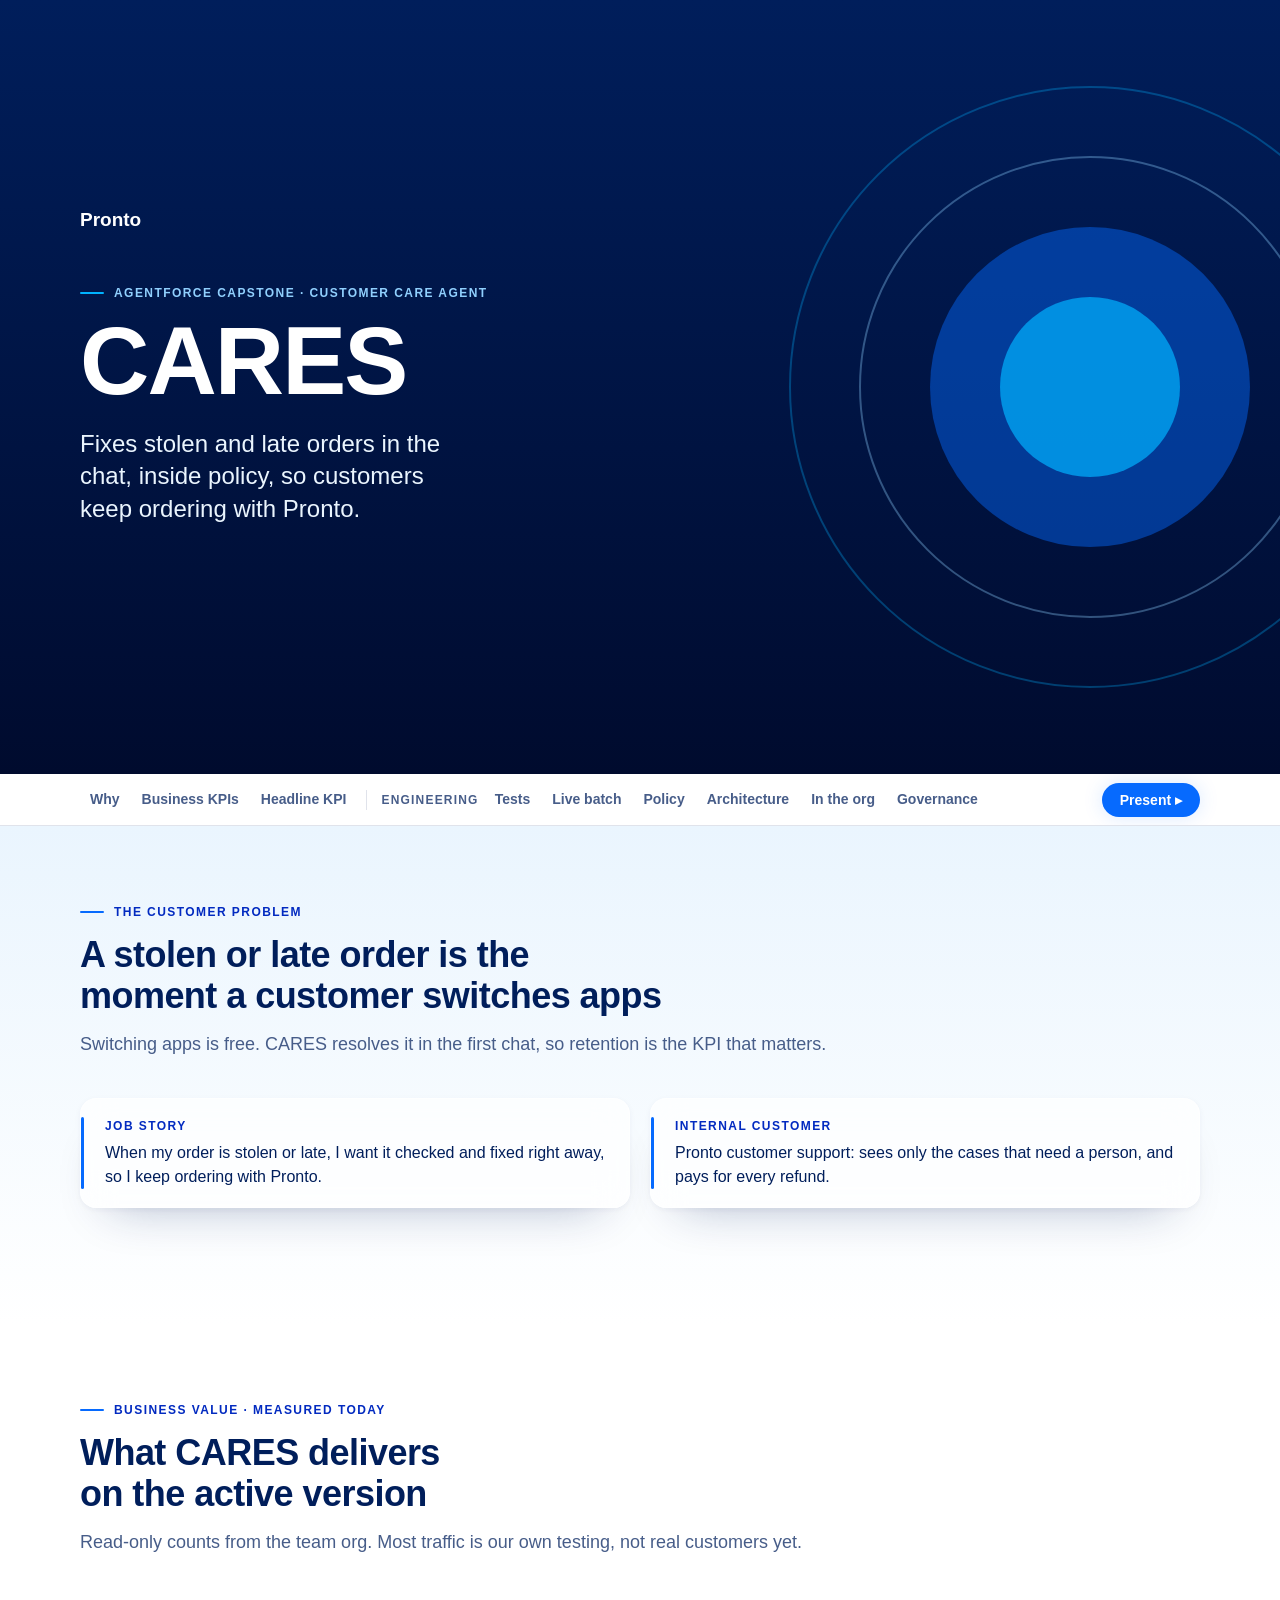
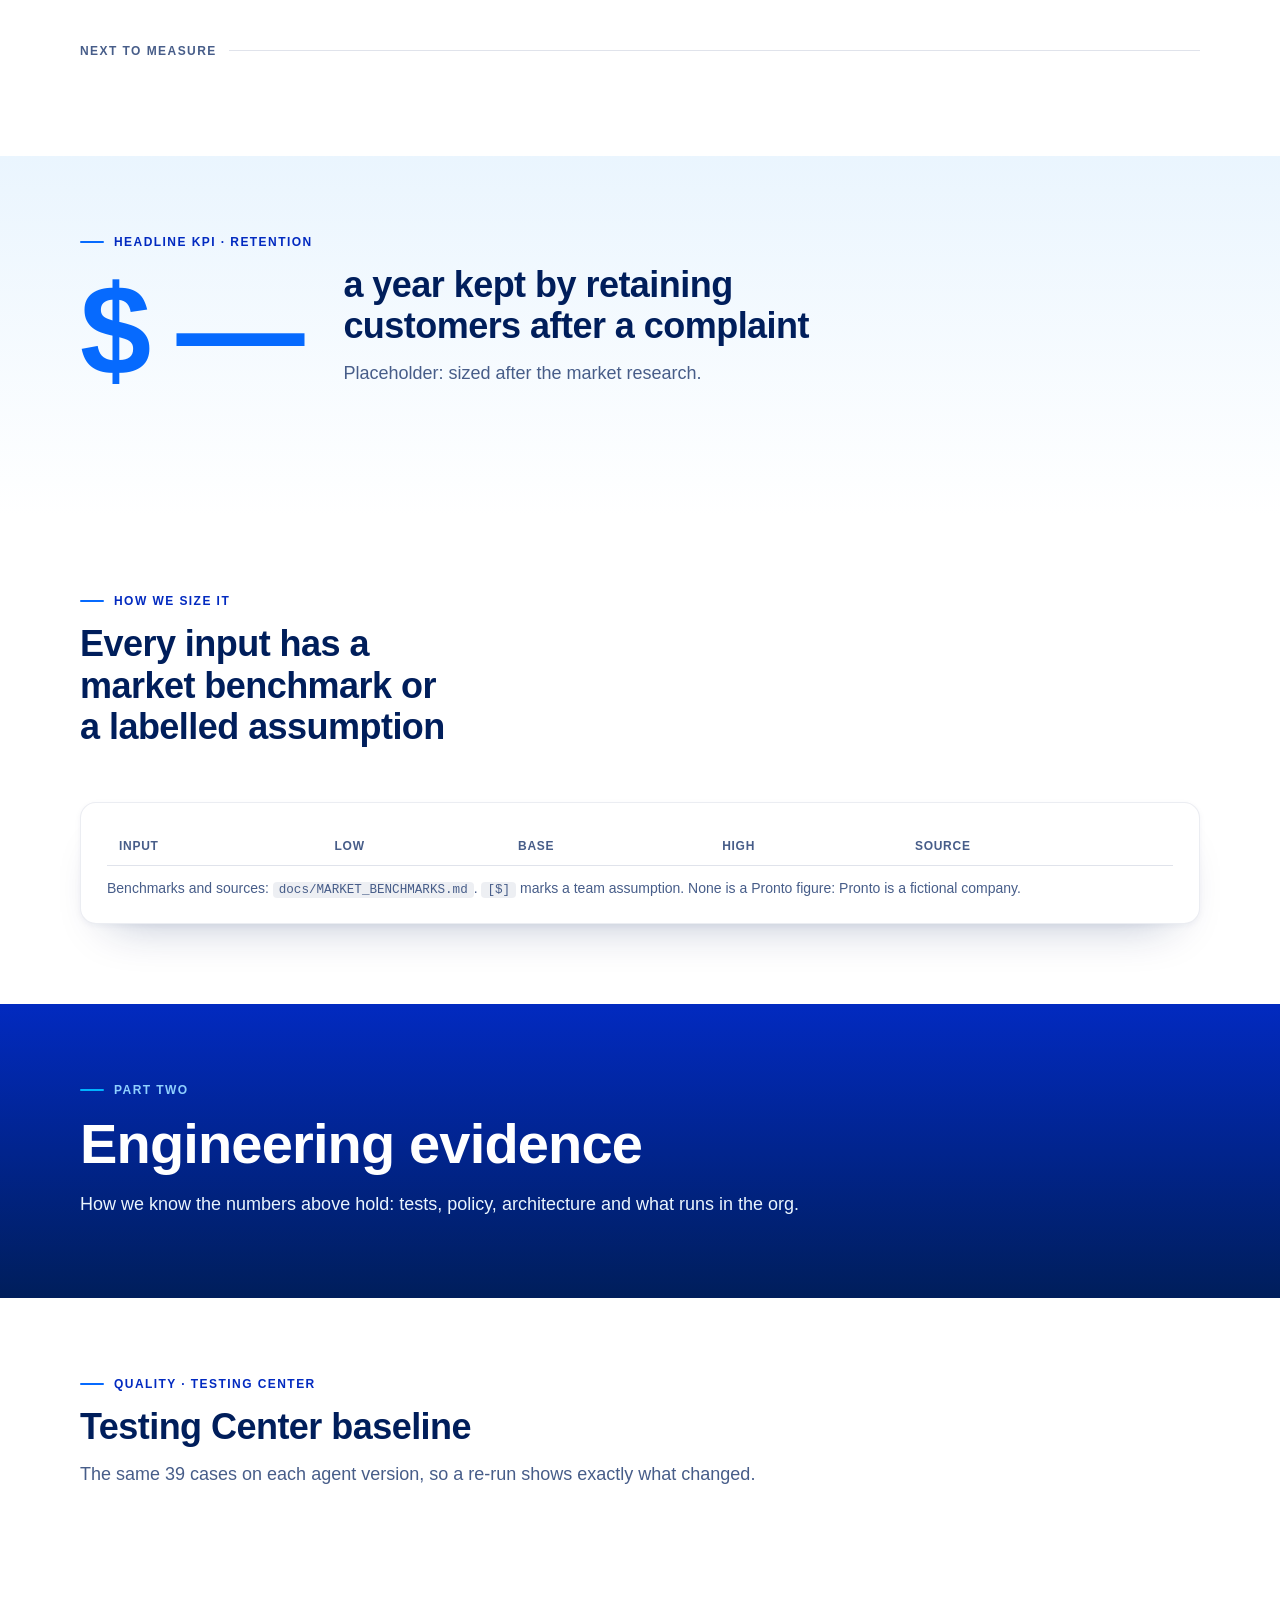
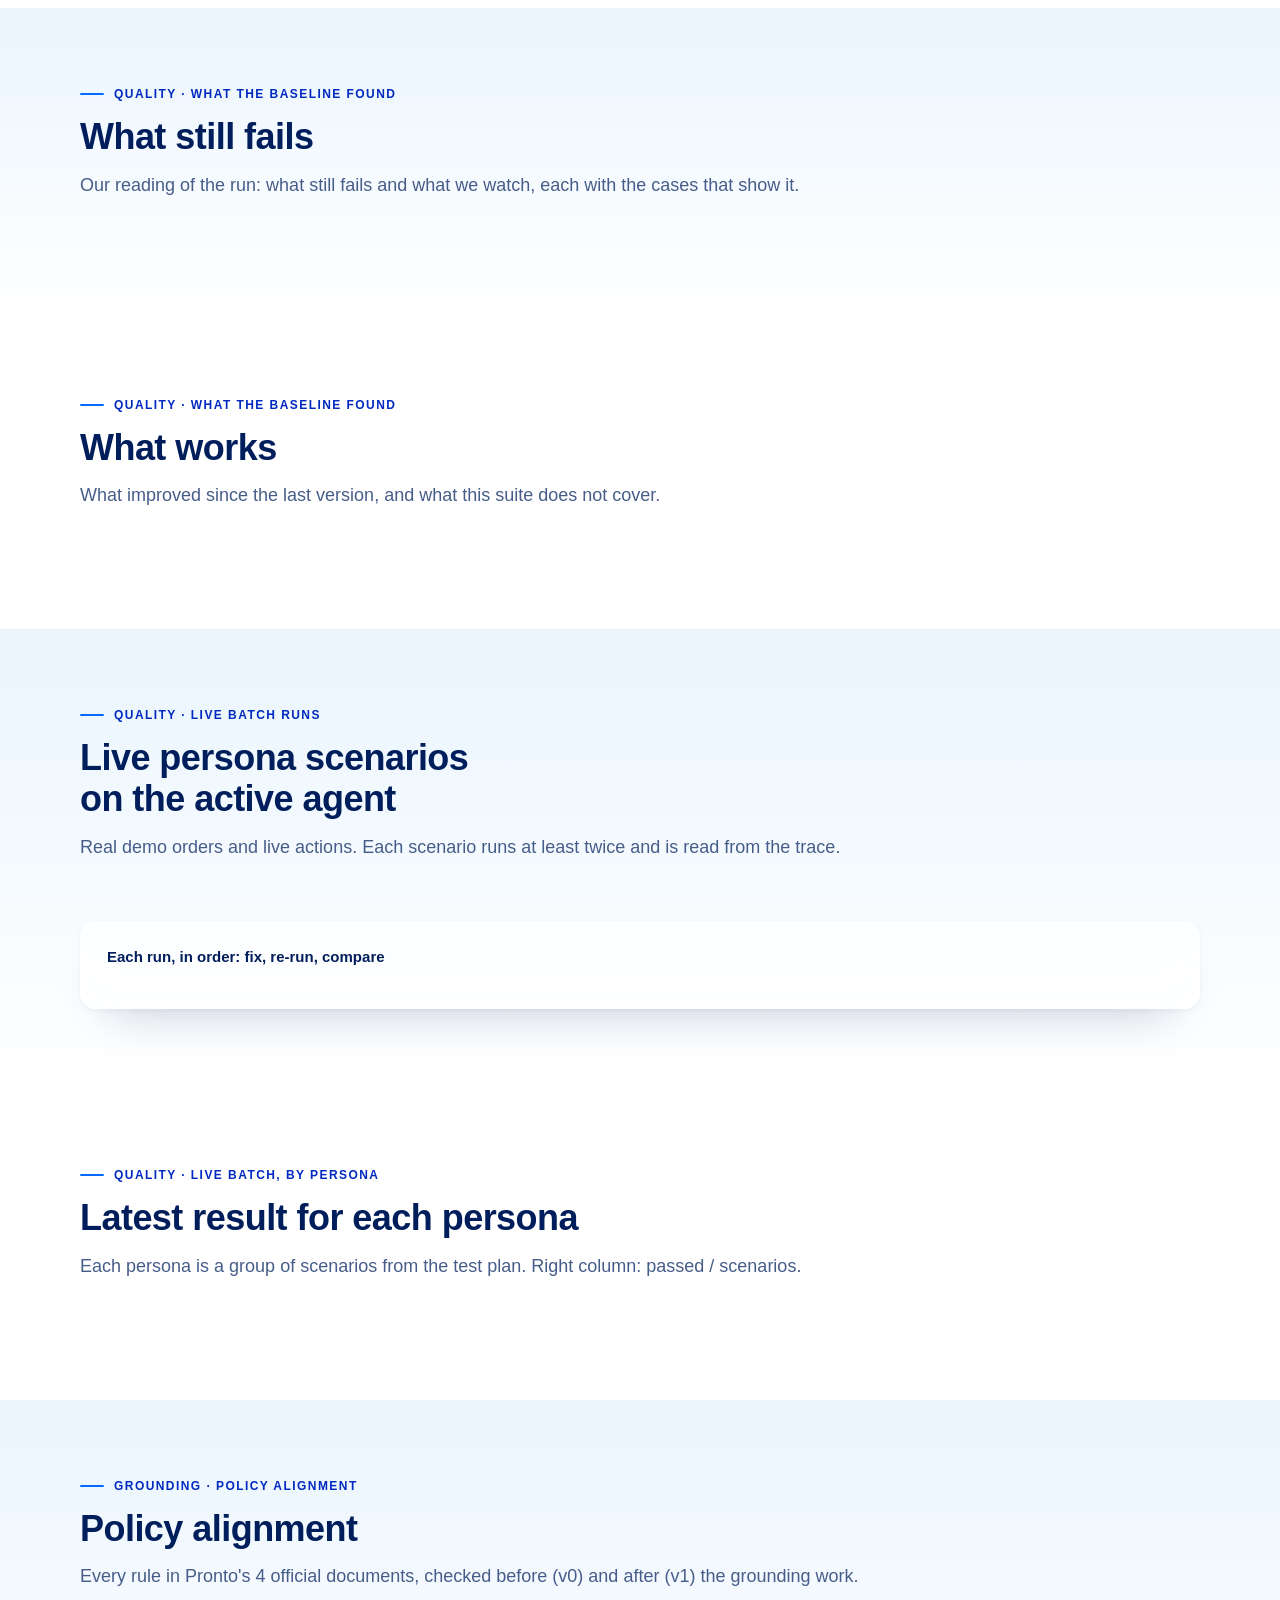
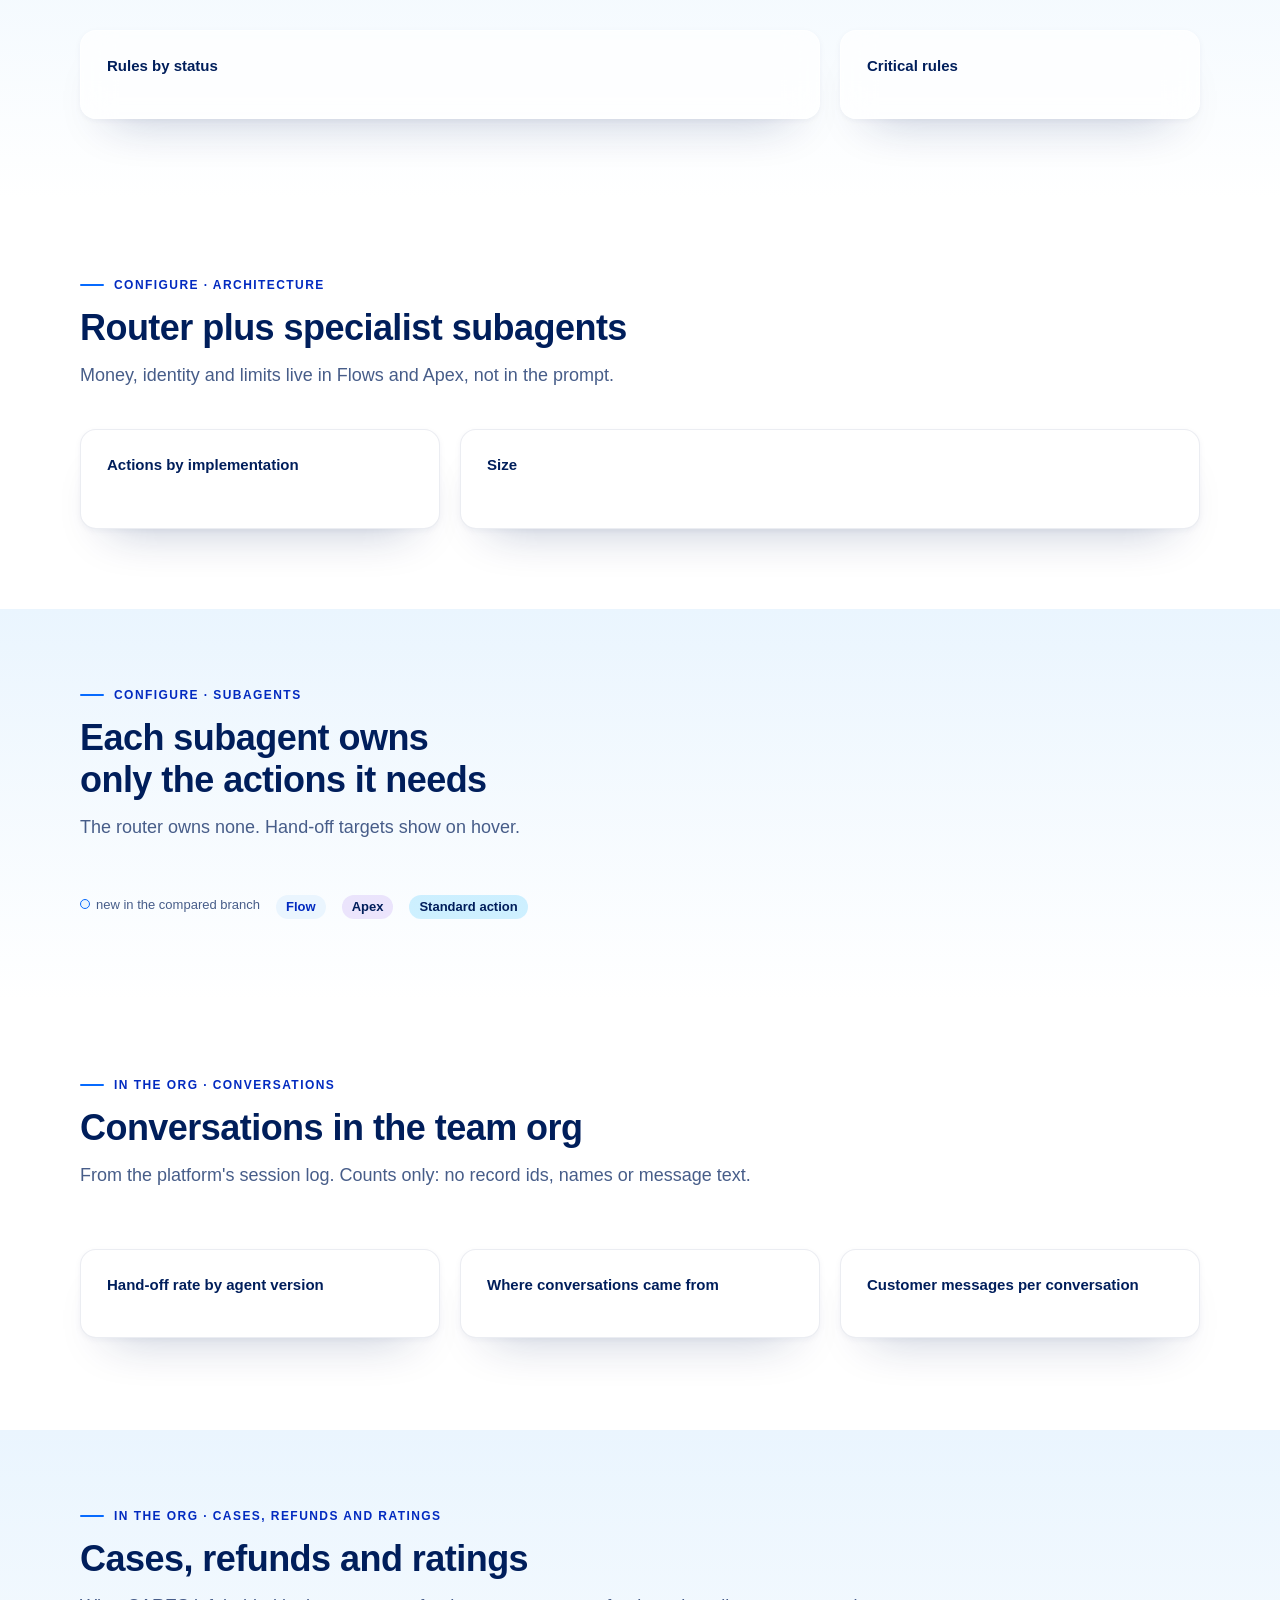
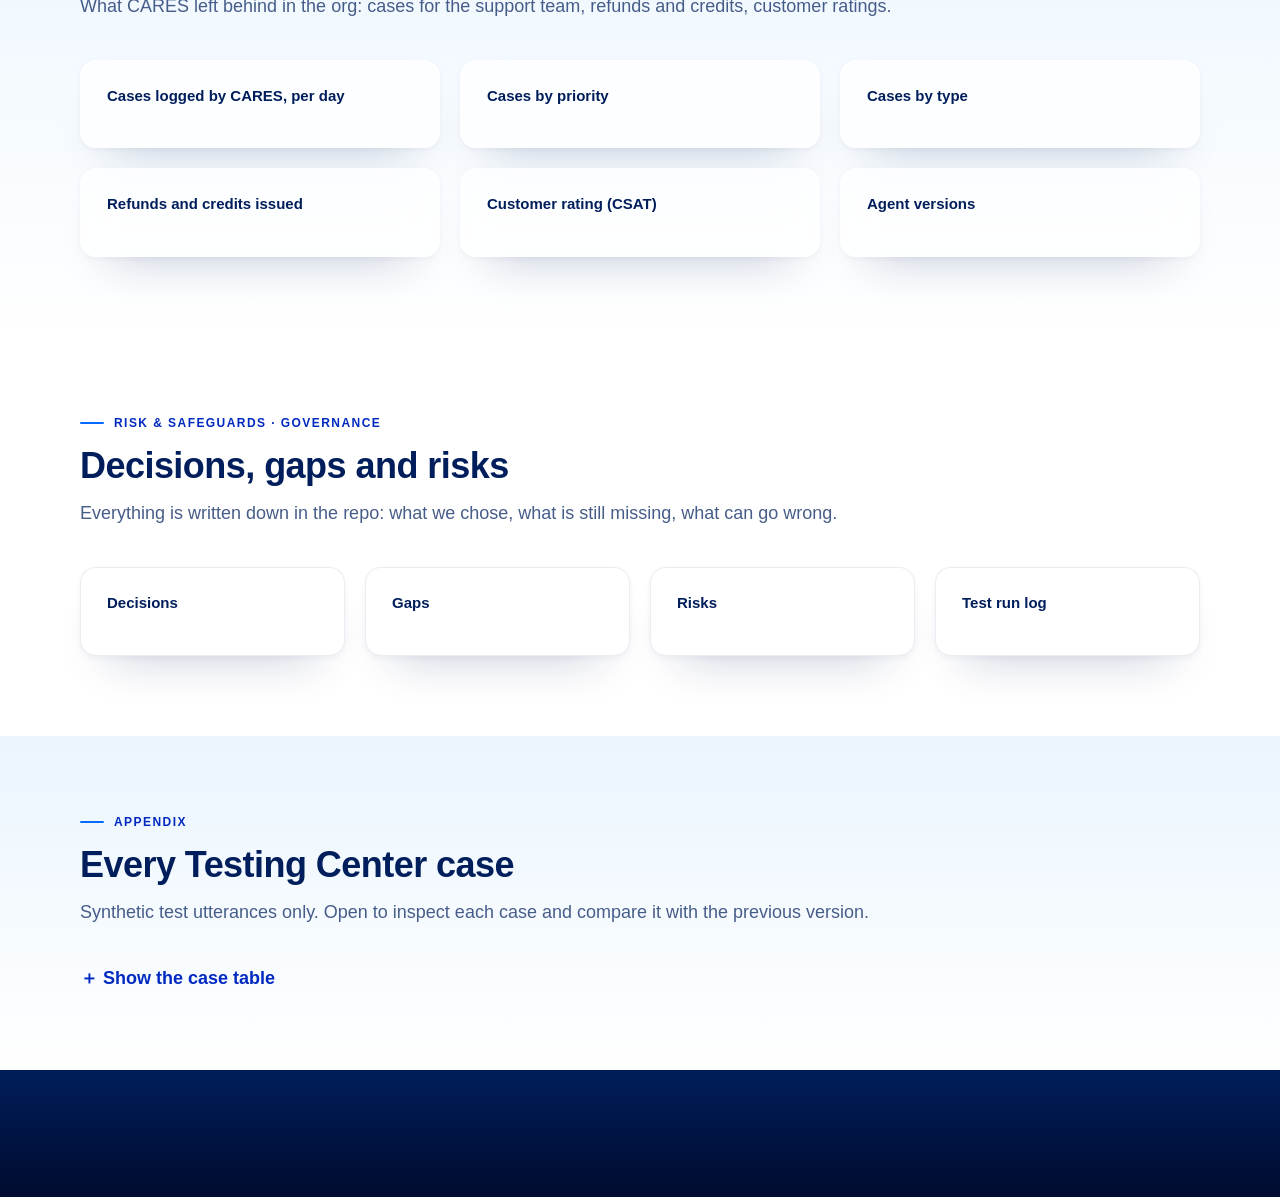
==== commit ebd1c2cd: "Business case from market benchmarks: value.json low/base/high, new formula - docs/MARKET_BENCHMARKS" ====
--- a/scripts/metrics/dashboard.template.html
+++ b/scripts/metrics/dashboard.template.html
@@ -117,7 +117,7 @@
   /* headline metric */
   .headline { display:grid; grid-template-columns:auto 1fr; gap:44px; align-items:end; }
   .headline .big { font:600 128px/0.9 var(--display); color:var(--electric); letter-spacing:-.04em; }
-  .terms { display:grid; grid-template-columns:repeat(3,minmax(0,1fr)); gap:20px; margin-top:48px; }
+  .terms { display:grid; grid-template-columns:repeat(4,minmax(0,1fr)); gap:20px; margin-top:48px; }
   .term { background:#fff; border-radius:var(--r-lg); padding:22px 24px; box-shadow:var(--sh-card); border:1px solid rgba(0,30,91,.06); }
   .term .op { font:600 28px var(--display); color:var(--electric); }
   .term .t { font-weight:700; font-size:18px; margin:6px 0 6px; }
@@ -292,11 +292,11 @@
 
   <!-- 5. Sizing -->
   <section class="slide white" id="sizing"><div class="wrap">
-    <p class="eyebrow">How we will size it</p>
-    <h2>Two inputs are measured; the rest come from market research</h2>
+    <p class="eyebrow">How we size it</p>
+    <h2 id="sizing-title">Every input has a market benchmark or a labelled assumption</h2>
     <p class="sub" id="formula"></p>
-    <div class="card"><table><thead><tr><th>Input</th><th>Value</th><th>Source</th></tr></thead><tbody id="inputs"></tbody></table>
-      <div class="note">Every dollar value is a team assumption until the research lands. None is a Pronto figure today.</div></div>
+    <div class="card"><table><thead><tr><th>Input</th><th>Low</th><th>Base</th><th>High</th><th>Source</th></tr></thead><tbody id="inputs"></tbody></table>
+      <div class="note">Benchmarks and sources: <code>docs/MARKET_BENCHMARKS.md</code>. <code>[$]</code> marks a team assumption. None is a Pronto figure: Pronto is a fictional company.</div></div>
   </div></section>
 
   <!-- 6. Divider -->
@@ -455,7 +455,7 @@
   topic_assertion: "Right subagent", actions_assertion: "Right actions", output_validation: "Right answer (LLM judge)",
   coherence: "Coherent (LLM judge)", completeness: "Complete (LLM judge)",
 };
-const STATUS_COLOR = { DECIDED:C.ok, PROPOSAL:C.warn, OPEN:C.bad, CLOSED:C.title, "PARTLY CLOSED":C.cloud, MITIGATED:C.electric, SUPERSEDED:C.gray, OTHER:C.light };
+const STATUS_COLOR = { DECIDED:C.ok, PROPOSAL:C.warn, OPEN:C.bad, CLOSED:C.title, "PARTLY CLOSED":C.cloud, BUILT:C.cloud80, MITIGATED:C.electric, SUPERSEDED:C.gray, OTHER:C.light };
 
 // Text colour with the higher contrast on a fill, so segment labels stay readable
 function inkOn(hex) {
@@ -559,7 +559,7 @@
   ["Value", "The customer keeps ordering", "KPI: orders again within 30 days of a complaint"],
   ["System", "CARES checks the order and history, then refunds or credits inside policy", res?.limitUsd ? `KPI: compensation per case, ${usd(res.limitUsd, 0)} auto-approval limit` : "KPI: compensation per case vs the policy limit"],
   ["Outcome", "Support only sees the cases that need a person", "KPI: resolved without a person · customer rating"],
-  ["Dollar", "Retention kept + support cost saved − compensation paid", "Sized after the market research"],
+  ["Dollar", "Retention kept + support cost saved − extra compensation − agent cost", "Sized with market benchmarks · docs/MARKET_BENCHMARKS.md"],
 ].map(([k, t, m], i) => `<div class="step"><div class="k"><span>0${i + 1}</span>${k}</div><div class="t">${esc(t)}</div><div class="m">${esc(m)}</div></div>`).join("");
 
 // ---------- business KPIs ----------
@@ -580,7 +580,7 @@
 $("stats-next").innerHTML = [
   cn ? stat(`${pct(cn.passed, cn.scenarios)}%`, "escalations with the case number in the reply", `${cn.passed} of ${cn.scenarios} escalation scenarios · live batch, latest run · target 100%`)
     : later("100%", "escalations with the case number in the reply", "Target. Hard check on every escalation scenario in the live batch: the reply carries a real case number, never a placeholder."),
-  al?.total ? stat(`${pct(al.sent, al.total)}%`, "escalation alerts delivered", `${al.sent} of ${al.total} alerts sent · ${al.failed} failed`)
+  al?.total ? stat(`${pct(al.sent, al.total)}%`, "escalation alerts delivered", `${al.sent} of ${al.total} escalations alerted the team · ${al.slackSent ?? 0} also on Slack · ${al.failed} failed`)
     : later("100%", "escalation alerts delivered", "Target. Every escalation records Sent or Failed on the case, so no case waits without an owner."),
   later("30d", "customers who order again after a complaint", "The headline KPI. Needs Pronto order data for 30 days after each case, compared with a baseline.", "Needs Pronto order data"),
 ].join("");
@@ -589,36 +589,41 @@
 (function value() {
   const V = D.value;
   const inputs = V?.inputs || {};
-  const val = (k) => inputs[k]?.value;
-  const measured = {
-    resolvedWithoutPerson: contained ? contained.n / contained.of : null,
-    avgCompensation: res?.amount?.mean ?? null,
+  const needed = ["complaintsPerYear", "churnAfterBadOrder", "retainedByCares", "ordersPerCustomerYear", "avgOrderValue", "margin", "costPerHumanCase", "resolvedWithoutPerson", "extraCompensationPerCase", "agentCostPerConversation"];
+  const SCEN = { low: "low", base: "value", high: "high" };
+  const ready = (s) => V && needed.every((k) => typeof inputs[k]?.[SCEN[s]] === "number");
+  const size = (s) => {
+    const v = (k) => inputs[k][SCEN[s]];
+    const n = v("complaintsPerYear");
+    const resolved = n * v("resolvedWithoutPerson");
+    const kept = n * v("churnAfterBadOrder") * v("retainedByCares") * v("ordersPerCustomerYear") * v("avgOrderValue") * v("margin");
+    const saved = resolved * v("costPerHumanCase");
+    const extra = resolved * v("extraCompensationPerCase");
+    const agent = n * v("agentCostPerConversation");
+    return { kept, saved, extra, agent, total: kept + saved - extra - agent };
   };
-  const needed = ["complaintsPerYear", "churnAfterBadOrder", "retainedByCares", "ordersPerCustomerYear", "avgOrderValue", "margin", "costPerHumanCase"];
-  const ready = V && needed.every((k) => typeof val(k) === "number") && measured.resolvedWithoutPerson != null && measured.avgCompensation != null;
-  let kept, saved, paid;
-  if (ready) {
-    const n = val("complaintsPerYear");
-    kept = n * val("churnAfterBadOrder") * val("retainedByCares") * val("ordersPerCustomerYear") * val("avgOrderValue") * val("margin");
-    saved = n * measured.resolvedWithoutPerson * val("costPerHumanCase");
-    paid = n * measured.resolvedWithoutPerson * measured.avgCompensation;
-    $("headline-n").textContent = compactUsd(kept + saved - paid);
-    $("headline-s").textContent = "Team assumptions (see sizing). Replace with research before quoting outside the team.";
+  const base = ready("base") ? size("base") : null;
+  if (V?.headline) $("headline-l").textContent = V.headline;
+  if (base) {
+    $("headline-n").textContent = compactUsd(base.total);
+    const range = ready("low") && ready("high") ? `Range ${compactUsd(size("low").total)} to ${compactUsd(size("high").total)}. ` : "";
+    $("headline-s").textContent = `${range}Base case from market benchmarks and team assumptions, not a Pronto figure.`;
   }
-  const amt = (x) => (ready ? compactUsd(x) : "Pending");
+  const amt = (x) => (base ? compactUsd(x) : "Pending");
   $("terms").innerHTML = [
-    ["+", "Retention kept", "Customers kept × orders a year × order value × margin", kept],
-    ["+", "Support cost saved", "Cases without a person × cost of a human case", saved],
-    ["−", "Compensation paid", "Cases CARES resolves × average refund or credit", paid],
+    ["+", "Retention kept", "Customers kept × orders a year × order value × margin", base?.kept],
+    ["+", "Support cost saved", "Cases without a person × cost of a human case", base?.saved],
+    ["−", "Extra compensation", "Cases CARES resolves × compensation above what a person would pay", base?.extra],
+    ["−", "Agent cost", "Conversations × Agentforce cost per conversation", base?.agent],
   ].map(([op, t, f, x]) => `<div class="term"><div class="op">${op} ${esc(amt(x))}</div><div class="t">${t}</div><div class="f">${f}</div></div>`).join("");
-  $("formula").textContent = "Value = (customers kept × orders × order value × margin) + (cases without a person × cost per case) − compensation";
-  const fmt = (v, unit) => unit === "usd" ? usd(v) : unit === "pct" ? `${Math.round(v * 1000) / 10}%` : Number(v).toLocaleString("en-US");
-  const rows = [
-    ["Resolved without a person", measured.resolvedWithoutPerson, "pct", active ? `Measured · v${active.version} conversations in the team org` : "Measured · team org"],
-    ["Average refund or credit per case", measured.avgCompensation, "usd", "Measured · refunds and credits CARES issued"],
-    ...needed.map((k) => [inputs[k]?.label || k, val(k), inputs[k]?.unit, inputs[k]?.source || "Market research (planned)"]),
-  ];
-  $("inputs").innerHTML = rows.map(([l, v, unit, src]) => `<tr><td>${esc(l)}</td>${typeof v === "number" ? `<td class="num">${esc(fmt(v, unit))}</td>` : `<td class="pending">Market research pending</td>`}<td style="color:var(--mute)">${esc(src)}</td></tr>`).join("");
+  $("formula").textContent = "Value = retention kept + support cost saved − extra compensation − agent cost";
+  const fmt = (v, unit) => typeof v !== "number" ? "—" : unit === "usd" ? usd(v) : unit === "pct" ? `${Math.round(v * 1000) / 10}%` : Number(v).toLocaleString("en-US");
+  const cell = (v, unit) => typeof v === "number" ? `<td class="num">${esc(fmt(v, unit))}</td>` : `<td class="pending">Pending</td>`;
+  const rows = needed.map((k) => `<tr><td>${esc(inputs[k]?.label || k)}</td>${cell(inputs[k]?.low, inputs[k]?.unit)}${cell(inputs[k]?.value, inputs[k]?.unit)}${cell(inputs[k]?.high, inputs[k]?.unit)}<td style="color:var(--mute)">${esc(inputs[k]?.source || "Market research (planned)")}</td></tr>`);
+  const ref = (l, v, unit, src) => `<tr><td>${esc(l)}</td><td></td><td class="num">${esc(fmt(v, unit))}</td><td></td><td style="color:var(--mute)">${esc(src)}</td></tr>`;
+  if (contained) rows.push(ref("Measured: resolved without a person", contained.n / contained.of, "pct", `Reference only · v${active.version} conversations, mostly test traffic`));
+  if (res?.amount?.mean != null) rows.push(ref("Measured: average refund or credit", res.amount.mean, "usd", "Reference only · refunds and credits CARES issued in the team org"));
+  $("inputs").innerHTML = rows.join("");
 })();
 
 // ---------- Testing Center ----------
